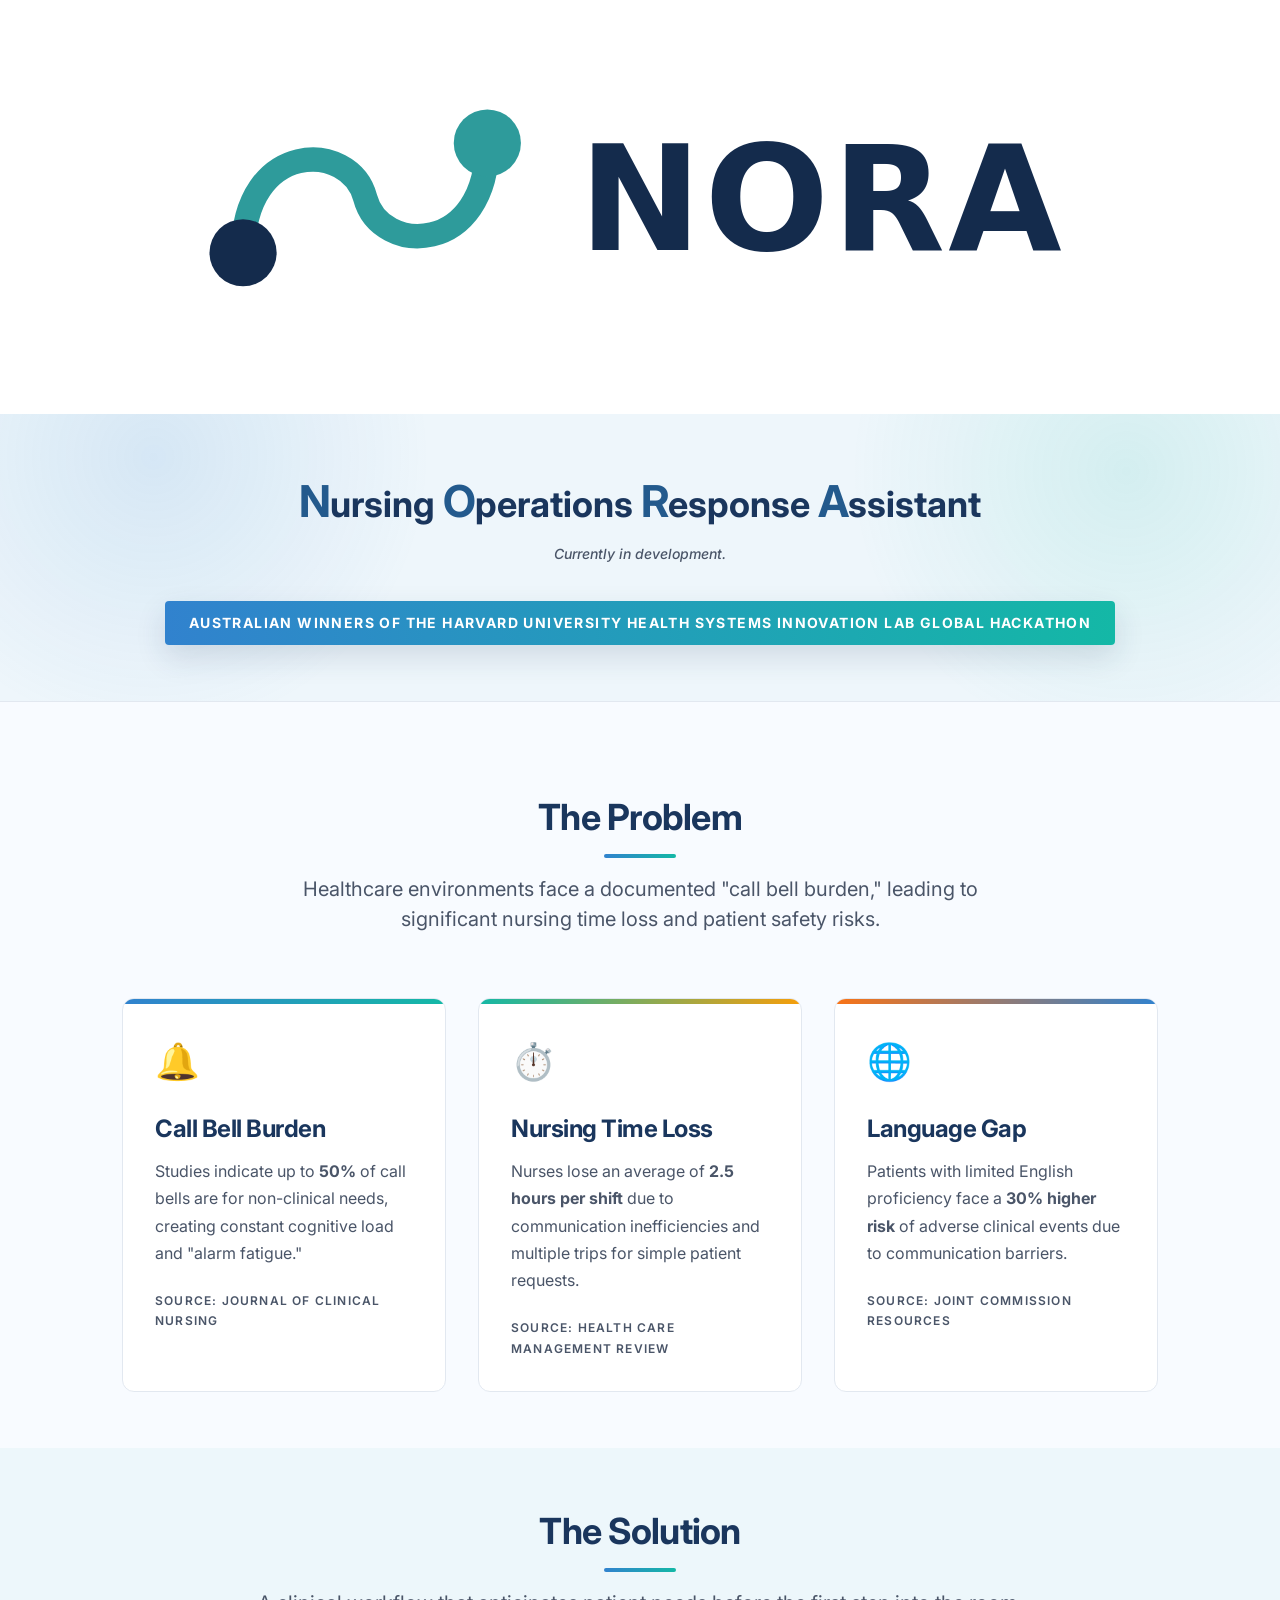
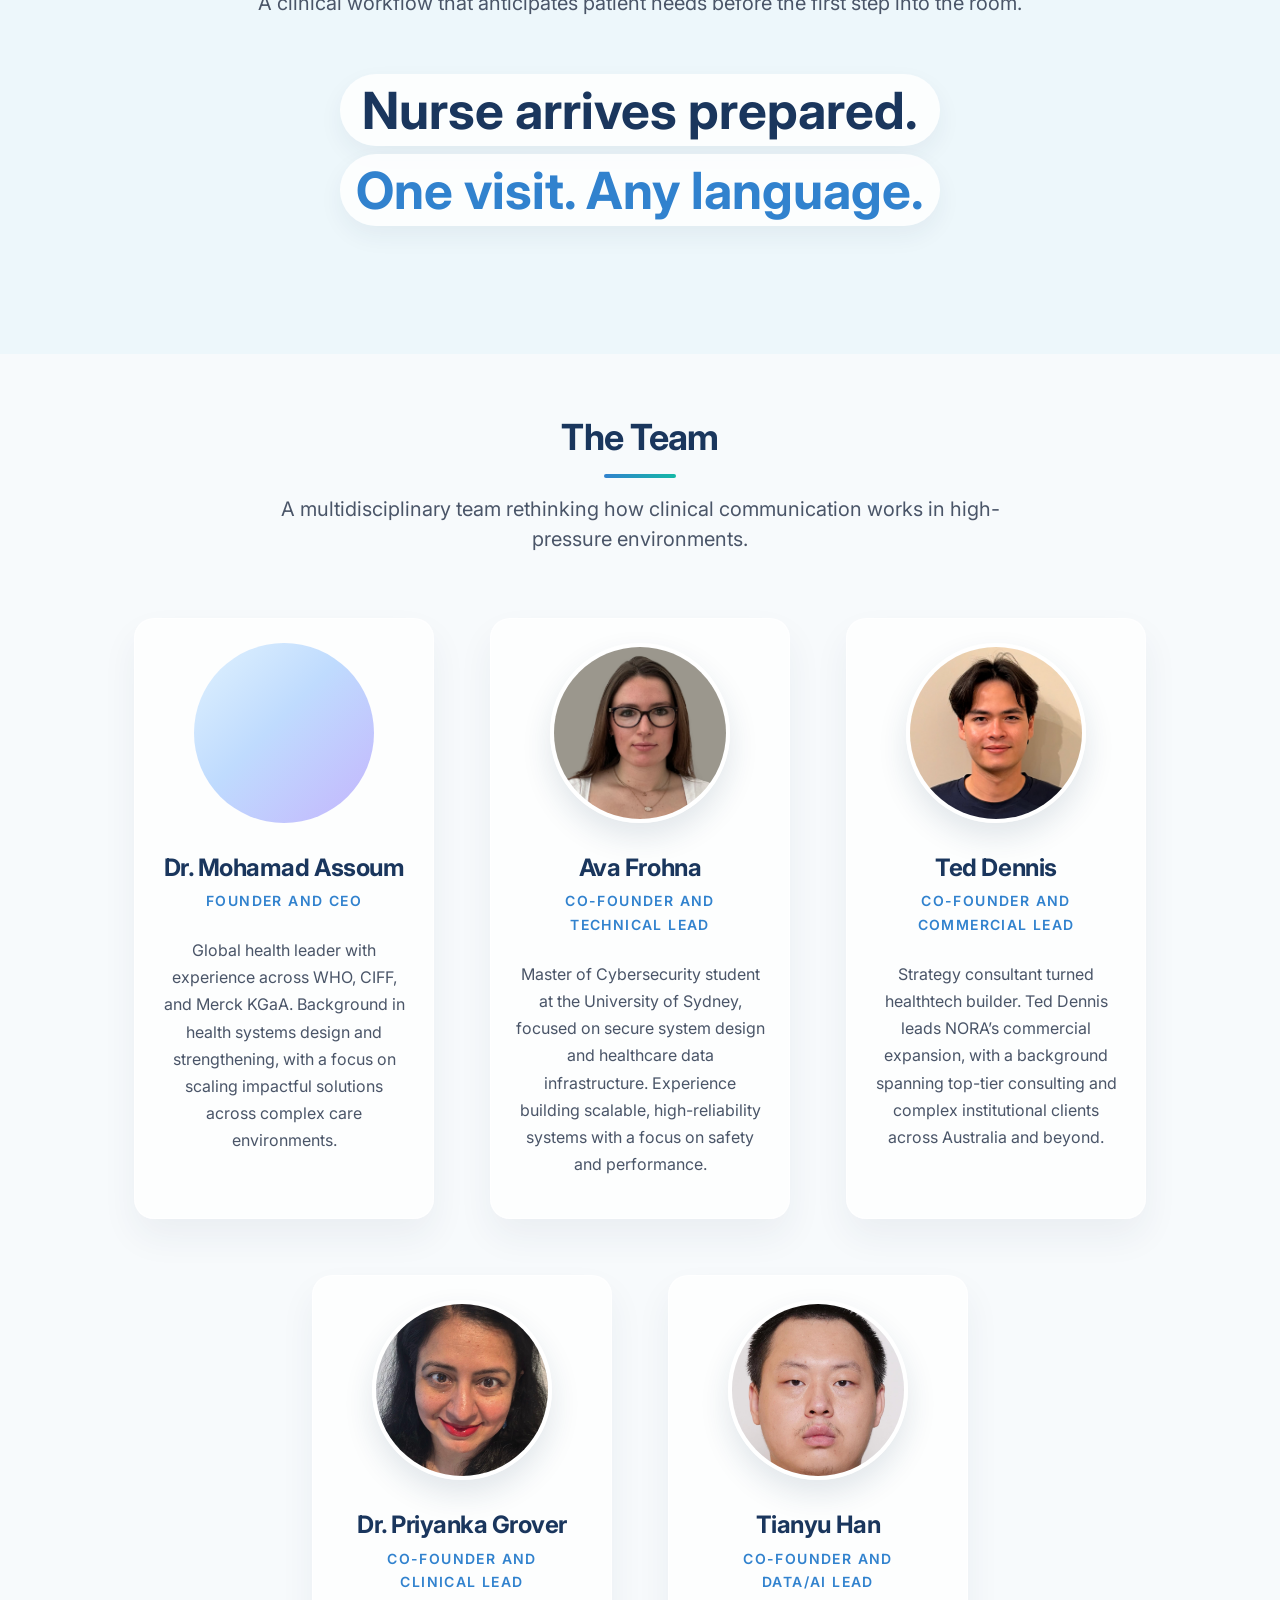
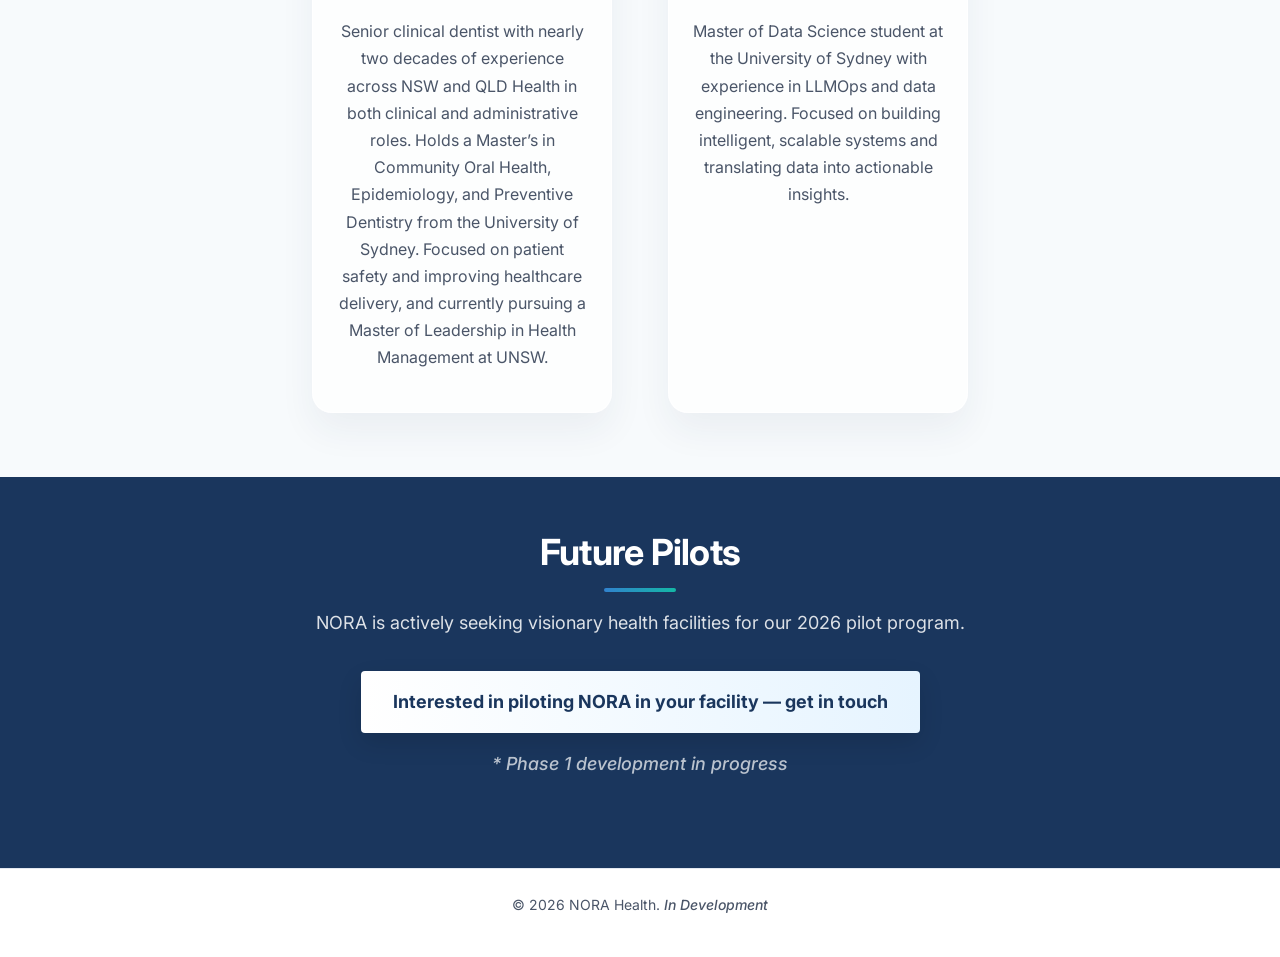
==== index.html @ 3b791d5d "final stylistic changes done" ====
<!DOCTYPE html>
<html lang="en">
<head>
    <meta charset="UTF-8">
    <meta name="viewport" content="width=device-width, initial-scale=1.0">
    <title>NORA | Evidence-Based Clinical Communication</title>
    <meta name="description" content="NORA: Nurse arrives prepared. One visit. Any language. Grounded in evidence, validated by Harvard.">
    <link rel="stylesheet" href="style.css">
</head>
<body>
    <header id="hero">
        <!-- Harvard Validation -->
        <div class="container">
            <div class="hero-visual">
                <img class="hero-logo" src="assets/nora-horizontal.svg" alt="NORA logo">
            </div>
            <div class="hero-info">
                <p class="hero-meaning">
                    <span class="hero-initial">N</span>ursing
                    <span class="hero-initial">O</span>perations
                    <span class="hero-initial">R</span>esponse
                    <span class="hero-initial">A</span>ssistant
                </p>
                <p class="status-tag">Currently in development.</p>
                <span class="badge">Australian Winners of the Harvard University Health Systems Innovation Lab Global Hackathon</span>
            </div>
        </div>
    </header>

    <main>
        <section id="problem">
            <div class="container">
                <h2 class="section-title">The Problem</h2>
                <p class="section-subtitle">Healthcare environments face a documented "call bell burden," leading to significant nursing time loss and patient safety risks.</p>
                
                <div class="evidence-grid">
                    <div class="evidence-card">
                        <div class="evidence-icon">🔔</div>
                        <h3>Call Bell Burden</h3>
                        <p>Studies indicate up to <strong>50%</strong> of call bells are for non-clinical needs, creating constant cognitive load and "alarm fatigue."</p>
                        <cite>Source: Journal of Clinical Nursing</cite>
                    </div>
                    
                    <div class="evidence-card">
                        <div class="evidence-icon">⏱️</div>
                        <h3>Nursing Time Loss</h3>
                        <p>Nurses lose an average of <strong>2.5 hours per shift</strong> due to communication inefficiencies and multiple trips for simple patient requests.</p>
                        <cite>Source: Health Care Management Review</cite>
                    </div>
                    
                    <div class="evidence-card">
                        <div class="evidence-icon">🌐</div>
                        <h3>Language Gap</h3>
                        <p>Patients with limited English proficiency face a <strong>30% higher risk</strong> of adverse clinical events due to communication barriers.</p>
                        <cite>Source: Joint Commission Resources</cite>
                    </div>
                </div>
            </div>
        </section>

        <section id="solution">
            <div class="container">
                <h2 class="section-title">The Solution</h2>
                <p class="section-subtitle">A clinical workflow that anticipates patient needs before the first step into the room.</p>
                <div class="value-prop">
                    <p>Nurse arrives prepared.</p>
                    <p>One visit. Any language.</p>
                </div>
            </div>
        </section>

        <section id="team">
            <div class="container">
                <h2 class="section-title">The Team</h2>
                <p class="section-subtitle">A multidisciplinary team rethinking how clinical communication works in high-pressure environments.</p>
                <div class="team-grid">
                    <div class="team-card">
                        <div class="photo-placeholder"></div>
                        <h3>Dr. Mohamad Assoum</h3>
                        <p class="role">Founder and CEO</p>
                        <p class="bio">Global health leader with experience across WHO, CIFF, and Merck KGaA. Background in health systems design and strengthening, with a focus on scaling impactful solutions across complex care environments.</p>
                    </div>
                    <div class="team-card">
                        <img class="team-photo" src="team_photos/ava_headshot.jpg" alt="Ava Frohna">
                        <h3>Ava Frohna</h3>
                        <p class="role">Co-Founder and <br>Technical Lead</p>
                        <p class="bio">Master of Cybersecurity student at the University of Sydney, focused on secure system design and healthcare data infrastructure. Experience building scalable, high-reliability systems with a focus on safety and performance.</p>
                    </div>
                    <div class="team-card">
                        <img class="team-photo" src="team_photos/ted_headshot.jpeg" alt="Ted Dennis">
                        <h3>Ted Dennis</h3>
                        <p class="role">Co-Founder and Commercial Lead</p>
                        <p class="bio">Strategy consultant turned healthtech builder. Ted Dennis leads NORA’s commercial expansion, with a background spanning top-tier consulting and complex institutional clients across Australia and beyond.</p>
                    </div>
                    <div class="team-card">
                        <img class="team-photo" src="team_photos/priyanka_headshot.jpg" alt="Priyanka Grover">
                        <h3>Dr. Priyanka Grover</h3>
                        <p class="role">Co-Founder and <br>Clinical Lead</p>
                        <p class="bio">Senior clinical dentist with nearly two decades of experience across NSW and QLD Health in both clinical and administrative roles. Holds a Master’s in Community Oral Health, Epidemiology, and Preventive Dentistry from the University of Sydney. Focused on patient safety and improving healthcare delivery, and currently pursuing a Master of Leadership in Health Management at UNSW.</p>
                    </div>
                    <div class="team-card">
                        <img class="team-photo" src="team_photos/tianyu_headshot.jpeg" alt="Tianyu Han">
                        <h3>Tianyu Han</h3>
                        <p class="role">Co-Founder and <br>Data/AI Lead</p>
                        <p class="bio">Master of Data Science student at the University of Sydney with experience in LLMOps and data engineering. Focused on building intelligent, scalable systems and translating data into actionable insights.</p>
                    </div>
                </div>
            </div>
        </section>

        <section id="contact">
            <div class="container">
                <h2 class="section-title" style="color: white;">Future Pilots</h2>
                <p>NORA is actively seeking visionary health facilities for our 2026 pilot program.</p>
                <a href="mailto:hello@norahealth.au" class="cta-button">Interested in piloting NORA in your facility — get in touch</a>
                <p class="status-tag" style="margin-top: var(--space-4); color: rgba(255,255,255,0.7);">* Phase 1 development in progress</p>
            </div>
        </section>
    </main>

    <footer>
        <div class="container">
            <p>&copy; 2026 NORA Health. <span class="status-tag">In Development</span></p>
        </div>
    </footer>
</body>
</html>
---- style.css ----
@import url('https://fonts.googleapis.com/css2?family=Inter:wght@400;500;600;700&display=swap');

:root {
    /* Brand Colors */
    --color-primary: #1a365d; /* Deep Navy - Credibility */
    --color-secondary: #2d3748; /* Cool Gray - Stability */
    --color-title: #235a8d;
    --color-accent: #3182ce; /* Clinical Blue - Action */
    --color-accent-warm: #f59e0b;
    --color-accent-mint: #14b8a6;
    --color-accent-rose: #f97316;
    --color-text: #1a202c;
    --color-text-muted: #4a5568;
    --color-bg: #ffffff;
    --color-bg-alt: #f7fafc;
    --color-border: #e2e8f0;

    /* Typography Scale */
    --font-family: 'Inter', -apple-system, BlinkMacSystemFont, "Segoe UI", Roboto, sans-serif;
    --font-size-xs: 0.75rem;
    --font-size-sm: 0.875rem;
    --font-size-base: 1rem;
    --font-size-lg: 1.125rem;
    --font-size-xl: 1.25rem;
    --font-size-2xl: 1.5rem;
    --font-size-3xl: 1.875rem;
    --font-size-4xl: 2.25rem;
    --font-size-5xl: 3.5rem;

    /* Spacing */
    --space-1: 0.25rem;
    --space-2: 0.5rem;
    --space-3: 0.75rem;
    --space-4: 1rem;
    --space-6: 1.5rem;
    --space-8: 2rem;
    --space-12: 3.5rem;
    --space-16: 4rem;
    --space-20: 6rem;
    --space-24: 8rem;

    /* Layout */
    --container-width: 1100px;
}

/* Reset & Base Styles */
* {
    margin: 0;
    padding: 0;
    box-sizing: border-box;
}

html {
    scroll-behavior: smooth;
}

body {
    font-family: var(--font-family);
    font-size: var(--font-size-base);
    line-height: 1.7; /* Increased for readability */
    color: var(--color-text);
    background:
        radial-gradient(circle at top left, rgba(49, 130, 206, 0.08), transparent 28%),
        radial-gradient(circle at top right, rgba(20, 184, 166, 0.08), transparent 26%),
        var(--color-bg);
    -webkit-font-smoothing: antialiased;
    -moz-osx-font-smoothing: grayscale;
}

h1, h2, h3, h4, h5, h6 {
    color: var(--color-primary);
    font-weight: 700;
    line-height: 1.1;
    letter-spacing: -0.02em;
}

p {
    margin-bottom: var(--space-4);
    color: var(--color-text-muted);
}

.container {
    max-width: var(--container-width);
    margin: 0 auto;
    padding: 0 var(--space-8);
}

section {
    padding: var(--space-24) 0;
}

/* Hero Section */
#hero {
    background: #eef6fb;
    padding: 0;
    text-align: center;
    border-bottom: 1px solid var(--color-border);
}

#hero .container {
    max-width: none;
    width: 100%;
    padding: 0;
}

#hero h1 {
    font-size: clamp(2.25rem, 4.1vw, 3.55rem);
    margin: var(--space-6) 0 var(--space-4);
    max-width: none;
    margin-left: auto;
    margin-right: auto;
    white-space: nowrap;
}

.hero-initial {
    font-size: 1.22em;
    font-weight: 700;
    letter-spacing: -0.06em;
    display: inline-block;
    margin-right: 0.03em;
    color: var(--color-title);
}

.hero-visual {
    position: relative;
    width: 100%;
    height: clamp(300px, 46vh, 500px);
    overflow: hidden;
    background: #ffffff;
}

.hero-logo {
    display: block;
    width: min(100%, 980px);
    height: 100%;
    margin: 0 auto;
    padding: var(--space-12) var(--space-8);
    object-fit: contain;
    object-position: center;
    background: #ffffff;
}

.hero-info {
    display: flex;
    flex-direction: column;
    align-items: center;
    justify-content: center;
    gap: var(--space-6);
    min-height: 260px;
    padding: var(--space-12) var(--space-8);
    background:
        radial-gradient(circle at 12% 15%, rgba(49, 130, 206, 0.13), transparent 24%),
        radial-gradient(circle at 88% 20%, rgba(20, 184, 166, 0.12), transparent 24%),
        #eef6fb;
}

.hero-meaning {
    max-width: none;
    margin: 0;
    padding: 0;
    color: var(--color-primary);
    font-size: var(--font-size-4xl);
    line-height: 1.45;
    font-weight: 700;
}

.hero-meaning strong {
    color: var(--color-title);
    font-weight: 700;
}

#problem {
    padding-top: var(--space-20);
    padding-bottom: var(--space-12);
    background: #f8fbff;
}

#solution {
    padding-top: var(--space-12);
}

/* Section Header Styles */
.section-title {
    font-size: var(--font-size-4xl);
    margin-bottom: var(--space-4);
    text-align: center;
}

.section-title::after {
    content: "";
    display: block;
    width: 72px;
    height: 4px;
    margin: var(--space-4) auto 0;
    border-radius: 999px;
    background: linear-gradient(90deg, var(--color-accent), var(--color-accent-mint));
}

.section-subtitle {
    font-size: var(--font-size-xl);
    text-align: center;
    max-width: 750px;
    margin: 0 auto var(--space-16);
    line-height: 1.5;
}

/* Evidence Grid */
.evidence-grid {
    display: grid;
    grid-template-columns: repeat(3, minmax(0, 1fr));
    gap: var(--space-8);
    align-items: stretch;
}

.evidence-card {
    background: rgba(255, 255, 255, 0.9);
    padding: var(--space-8);
    border: 1px solid var(--color-border);
    border-radius: 12px;
    transition: transform 0.3s ease, box-shadow 0.3s ease;
    height: 100%;
    position: relative;
    overflow: hidden;
    backdrop-filter: blur(10px);
}

.evidence-card::before {
    content: "";
    position: absolute;
    inset: 0 0 auto 0;
    height: 5px;
    background: linear-gradient(90deg, var(--color-accent), var(--color-accent-mint));
}

.evidence-card:nth-child(2)::before {
    background: linear-gradient(90deg, var(--color-accent-mint), var(--color-accent-warm));
}

.evidence-card:nth-child(3)::before {
    background: linear-gradient(90deg, var(--color-accent-rose), var(--color-accent));
}

.evidence-card:hover {
    transform: translateY(-8px);
    box-shadow: 0 18px 34px rgba(26, 54, 93, 0.08);
}

.evidence-icon {
    font-size: var(--font-size-4xl);
    margin-bottom: var(--space-6);
}

.evidence-card h3 {
    margin-bottom: var(--space-4);
    font-size: var(--font-size-2xl);
}

.evidence-card cite {
    display: block;
    margin-top: var(--space-6);
    font-size: var(--font-size-xs);
    color: var(--color-text-muted);
    font-style: normal;
    text-transform: uppercase;
    letter-spacing: 0.1em;
    font-weight: 600;
}

/* Outcome Section */
#solution {
    text-align: center;
    background: #edf7fb;
    padding-top: var(--space-16);
}

#solution .section-subtitle {
    max-width: none;
    white-space: nowrap;
    margin-bottom: var(--space-12);
}

#solution .value-prop {
    display: inline-flex;
    flex-direction: column;
    gap: var(--space-2);
    margin-top: 0;
}

#solution .value-prop p {
    font-size: clamp(1.8rem, 4vw, 3.2rem);
    font-weight: 700;
    color: var(--color-primary);
    line-height: 1.1;
    margin-bottom: 0;
    padding: var(--space-2) var(--space-4);
    border-radius: 999px;
    background: rgba(255, 255, 255, 0.85);
    box-shadow: 0 10px 24px rgba(26, 54, 93, 0.06);
}

#solution .value-prop p:last-child {
    color: var(--color-accent);
}

/* Team Section */
#team {
    background: var(--color-bg-alt);
    padding: var(--space-16) 0;
}

.team-grid {
    display: flex;
    flex-wrap: wrap;
    justify-content: center;
    gap: var(--space-12);
}

.team-card {
    text-align: center;
    padding: var(--space-6);
    width: min(100%, 300px);
    border-radius: 20px;
    background: rgba(255, 255, 255, 0.72);
    border: 1px solid rgba(255, 255, 255, 0.9);
    box-shadow: 0 18px 36px rgba(26, 54, 93, 0.06);
}

.photo-placeholder {
    width: 180px;
    height: 180px;
    background-color: #cbd5e0;
    border-radius: 50%;
    margin: 0 auto var(--space-8);
    background-image: linear-gradient(135deg, #e0f2fe, #bfdbfe 45%, #c4b5fd);
}

.team-photo {
    width: 180px;
    height: 180px;
    max-width: 180px;
    max-height: 180px;
    aspect-ratio: 1 / 1;
    object-fit: cover;
    border-radius: 50%;
    display: block;
    margin: 0 auto var(--space-8);
    overflow: hidden;
    border: 4px solid rgba(255, 255, 255, 0.95);
    box-shadow: 0 14px 30px rgba(26, 54, 93, 0.12);
}

.team-card h3 {
    margin-bottom: var(--space-2);
    font-size: var(--font-size-2xl);
}

.team-card .role {
    font-weight: 600;
    color: var(--color-accent);
    font-size: var(--font-size-sm);
    text-transform: uppercase;
    letter-spacing: 0.1em;
    margin-bottom: var(--space-6);
}

.team-card .bio {
    font-size: var(--font-size-base);
    max-width: 320px;
    margin-left: auto;
    margin-right: auto;
    color: var(--color-text-muted);
}

/* Contact Section */
#contact {
    text-align: center;
    background-color: var(--color-primary);
    color: white;
    padding: var(--space-12) 0;
}

#contact h2 {
    color: white;
    font-size: var(--font-size-4xl);
    margin-bottom: var(--space-4);
}

#contact p {
    color: rgba(255, 255, 255, 0.85);
    margin-bottom: var(--space-8);
    font-size: var(--font-size-lg);
}

/* Footer */
footer {
    padding: var(--space-6) 0;
    text-align: center;
    border-top: 1px solid var(--color-border);
    font-size: var(--font-size-sm);
}

/* Common Components */
.badge {
    display: inline-block;
    padding: var(--space-2) var(--space-4);
    background: linear-gradient(90deg, var(--color-accent), var(--color-accent-mint));
    color: white;
    font-size: var(--font-size-xs);
    font-weight: 700;
    text-transform: uppercase;
    letter-spacing: 0.1em;
    border-radius: 4px; /* More clinical look than pill */
    margin-bottom: var(--space-6);
}

#hero .badge {
    position: static;
    padding: var(--space-3) var(--space-6);
    font-size: var(--font-size-sm);
    line-height: 1.4;
    margin-top: var(--space-3);
    margin-bottom: 0;
    transform: none;
    box-shadow: 0 12px 30px rgba(26, 54, 93, 0.14);
}

#hero .status-tag {
    margin-top: calc(-1 * var(--space-4));
    margin-bottom: 0;
}

.status-tag {
    font-size: var(--font-size-sm);
    color: var(--color-text-muted);
    font-style: italic;
    font-weight: 500;
}

.cta-button {
    display: inline-block;
    padding: var(--space-4) var(--space-8);
    background: linear-gradient(90deg, #ffffff, #e6f4ff);
    color: var(--color-primary);
    text-decoration: none;
    font-weight: 700;
    border-radius: 4px;
    transition: all 0.2s ease;
    font-size: var(--font-size-lg);
    box-shadow: 0 10px 24px rgba(0, 0, 0, 0.12);
}

.cta-button:hover {
    transform: translateY(-2px) scale(1.01);
}

/* Responsive Media Queries */
@media (max-width: 1024px) {
    :root {
        --font-size-5xl: 3rem;
        --font-size-4xl: 2rem;
    }
    
    section {
        padding: var(--space-16) 0;
    }

    .evidence-grid {
        grid-template-columns: 1fr;
    }
}

@media (max-width: 768px) {
    :root {
        --font-size-5xl: 2.5rem;
        --font-size-4xl: 1.75rem;
        --font-size-3xl: 1.5rem;
    }

    #hero {
        min-height: auto;
    }

    .hero-visual {
        height: 280px;
    }

    .hero-logo {
        width: min(100%, 620px);
        padding: var(--space-8) var(--space-6);
    }

    .hero-info {
        gap: var(--space-4);
        min-height: 240px;
        padding: var(--space-8) var(--space-6);
    }

    #hero .badge {
        width: min(88%, 420px);
        font-size: var(--font-size-xs);
        line-height: 1.45;
    }

    .hero-meaning {
        padding: 0;
        margin-top: 0;
        font-size: var(--font-size-3xl);
    }

    #hero h1 {
        font-size: var(--font-size-4xl);
        white-space: normal;
    }

    #solution .value-prop {
        font-size: var(--font-size-3xl);
    }

    #solution .section-subtitle {
        white-space: normal;
    }

    .evidence-grid, .team-grid {
        display: grid;
        grid-template-columns: 1fr;
        gap: var(--space-8);
    }

    .container {
        padding: 0 var(--space-6);
    }
}
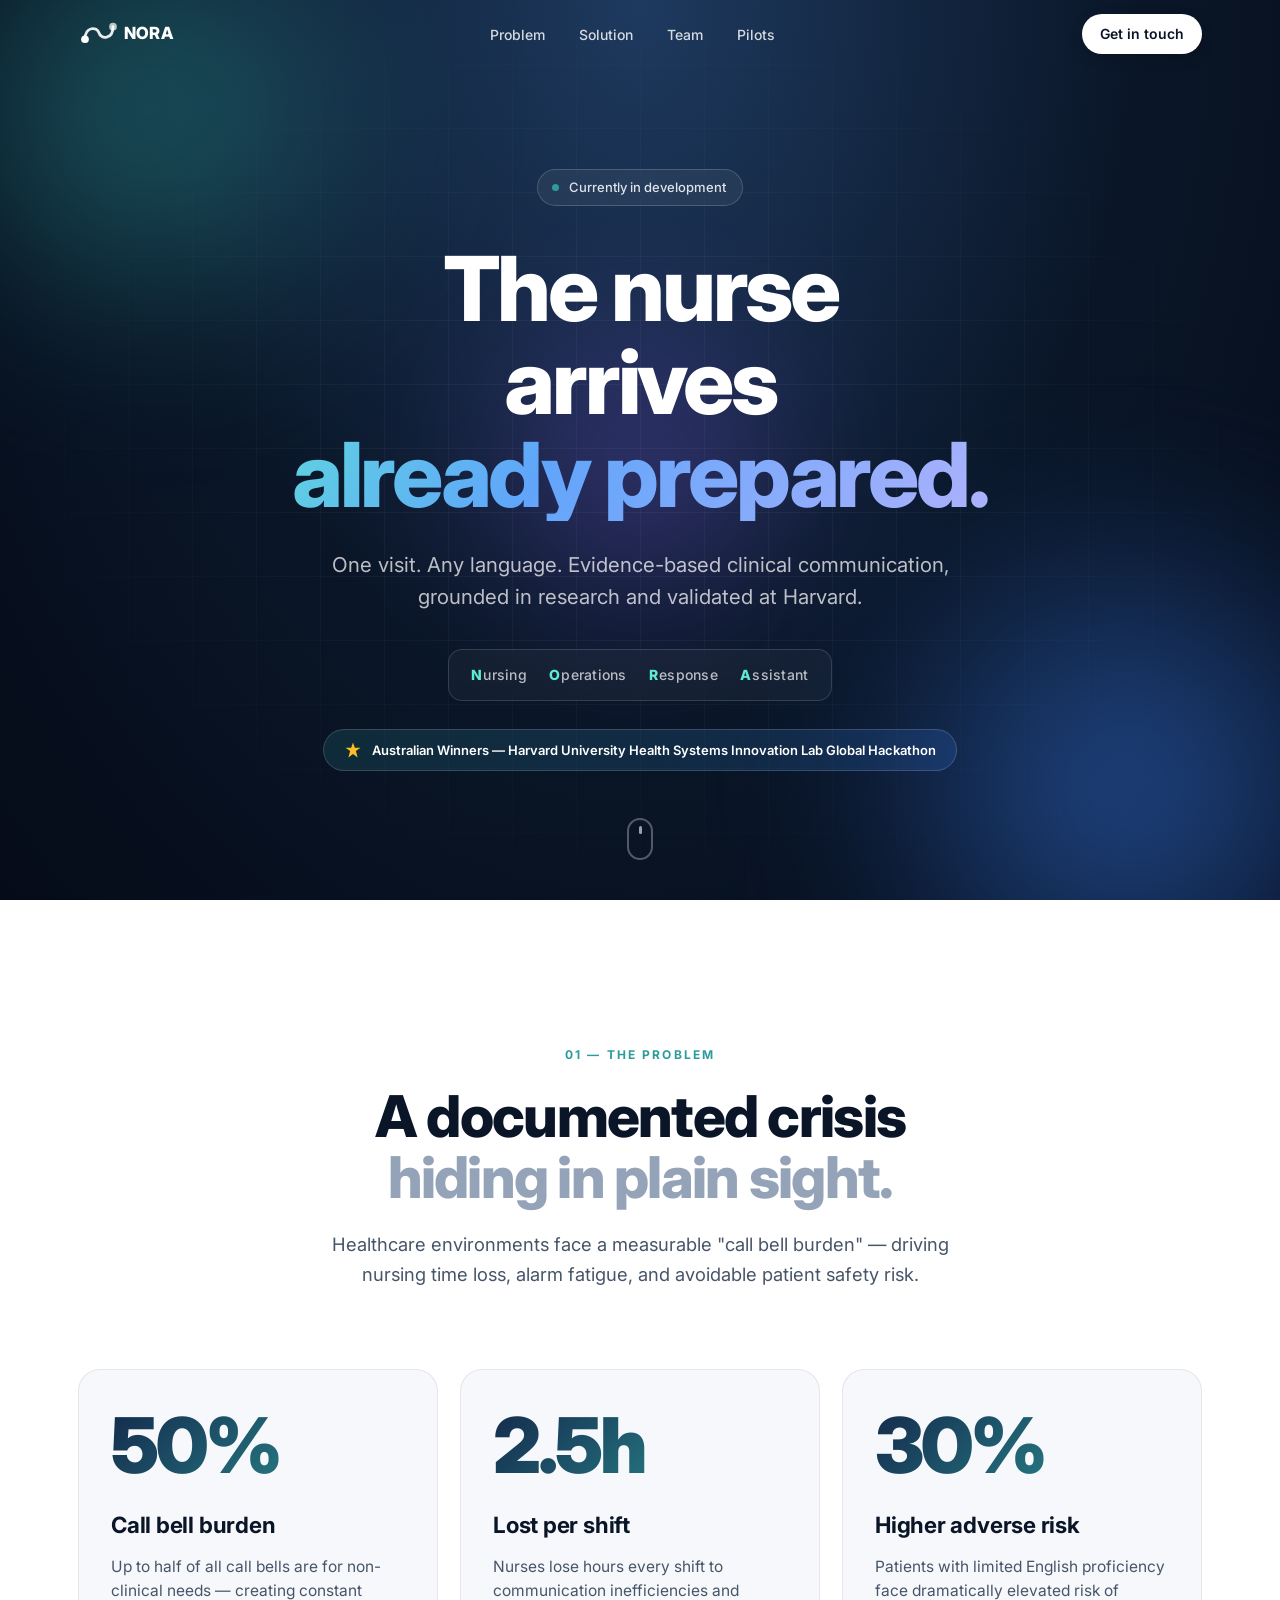
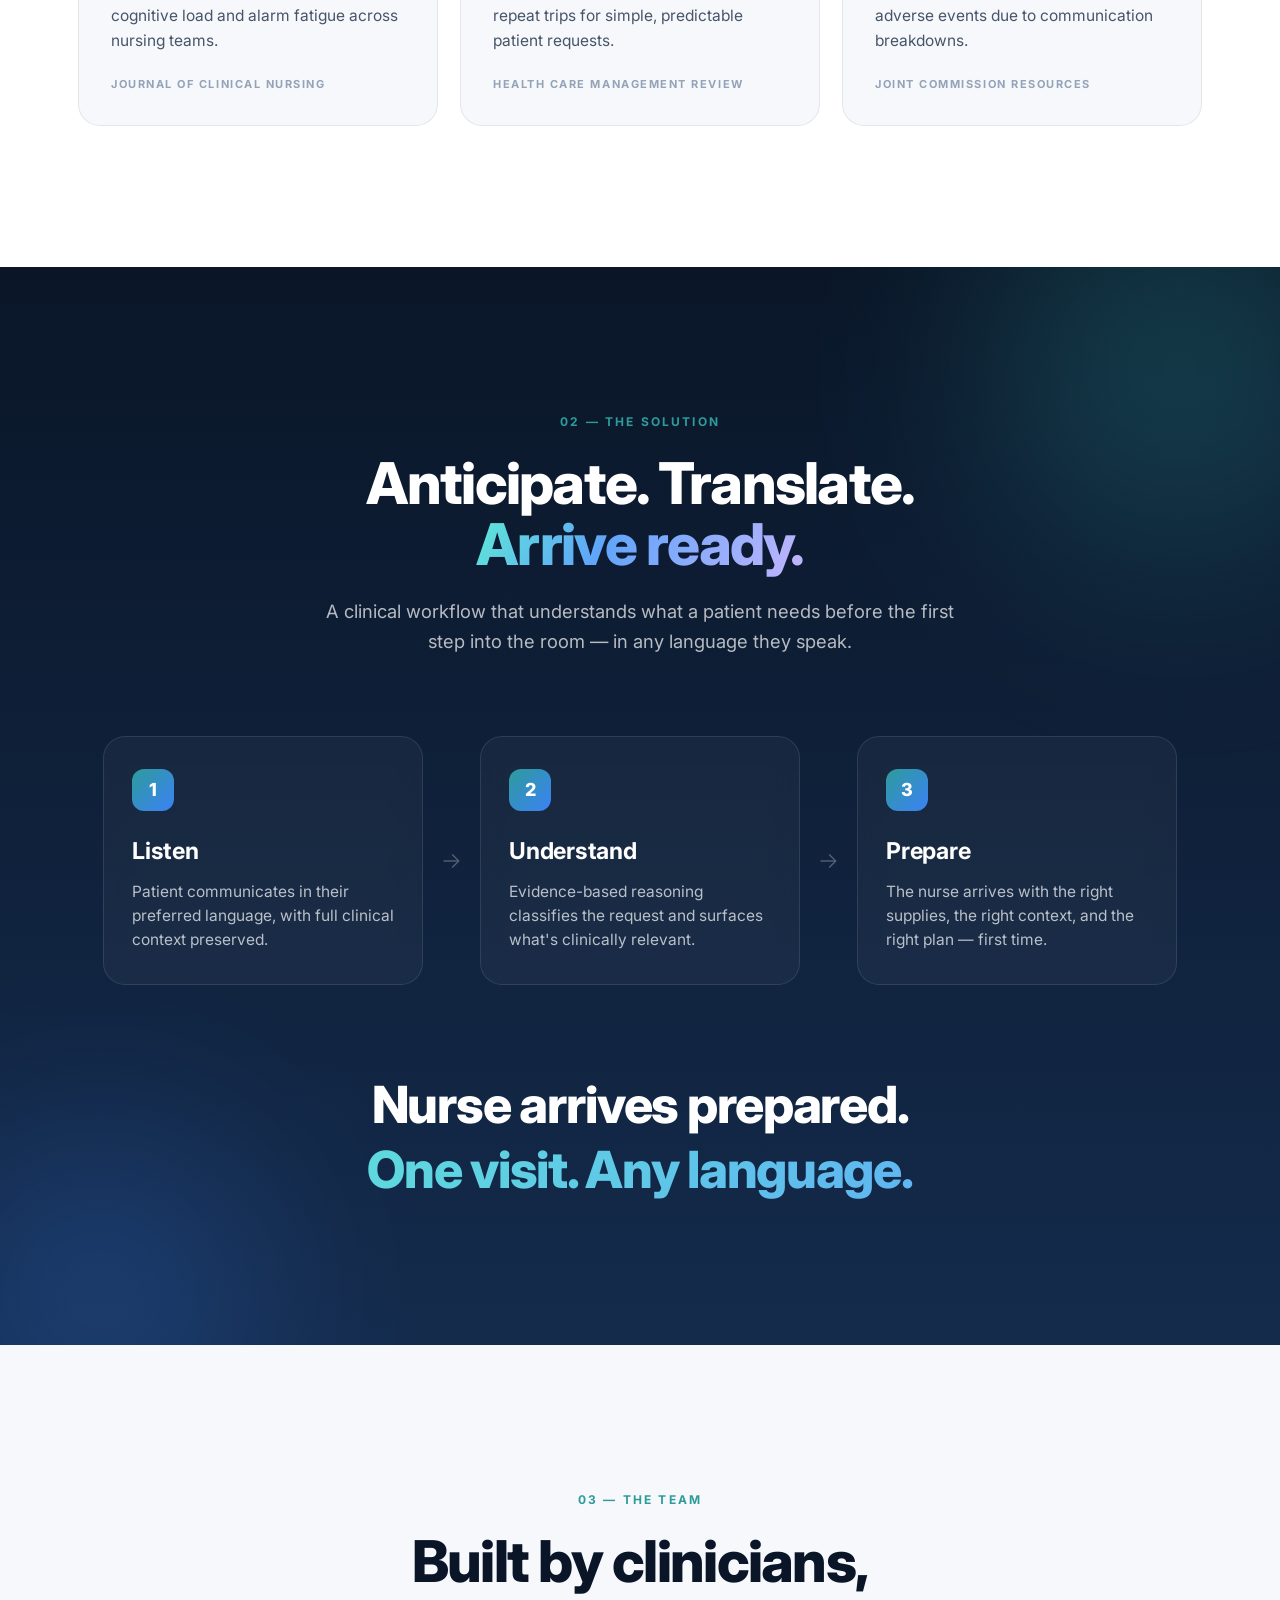
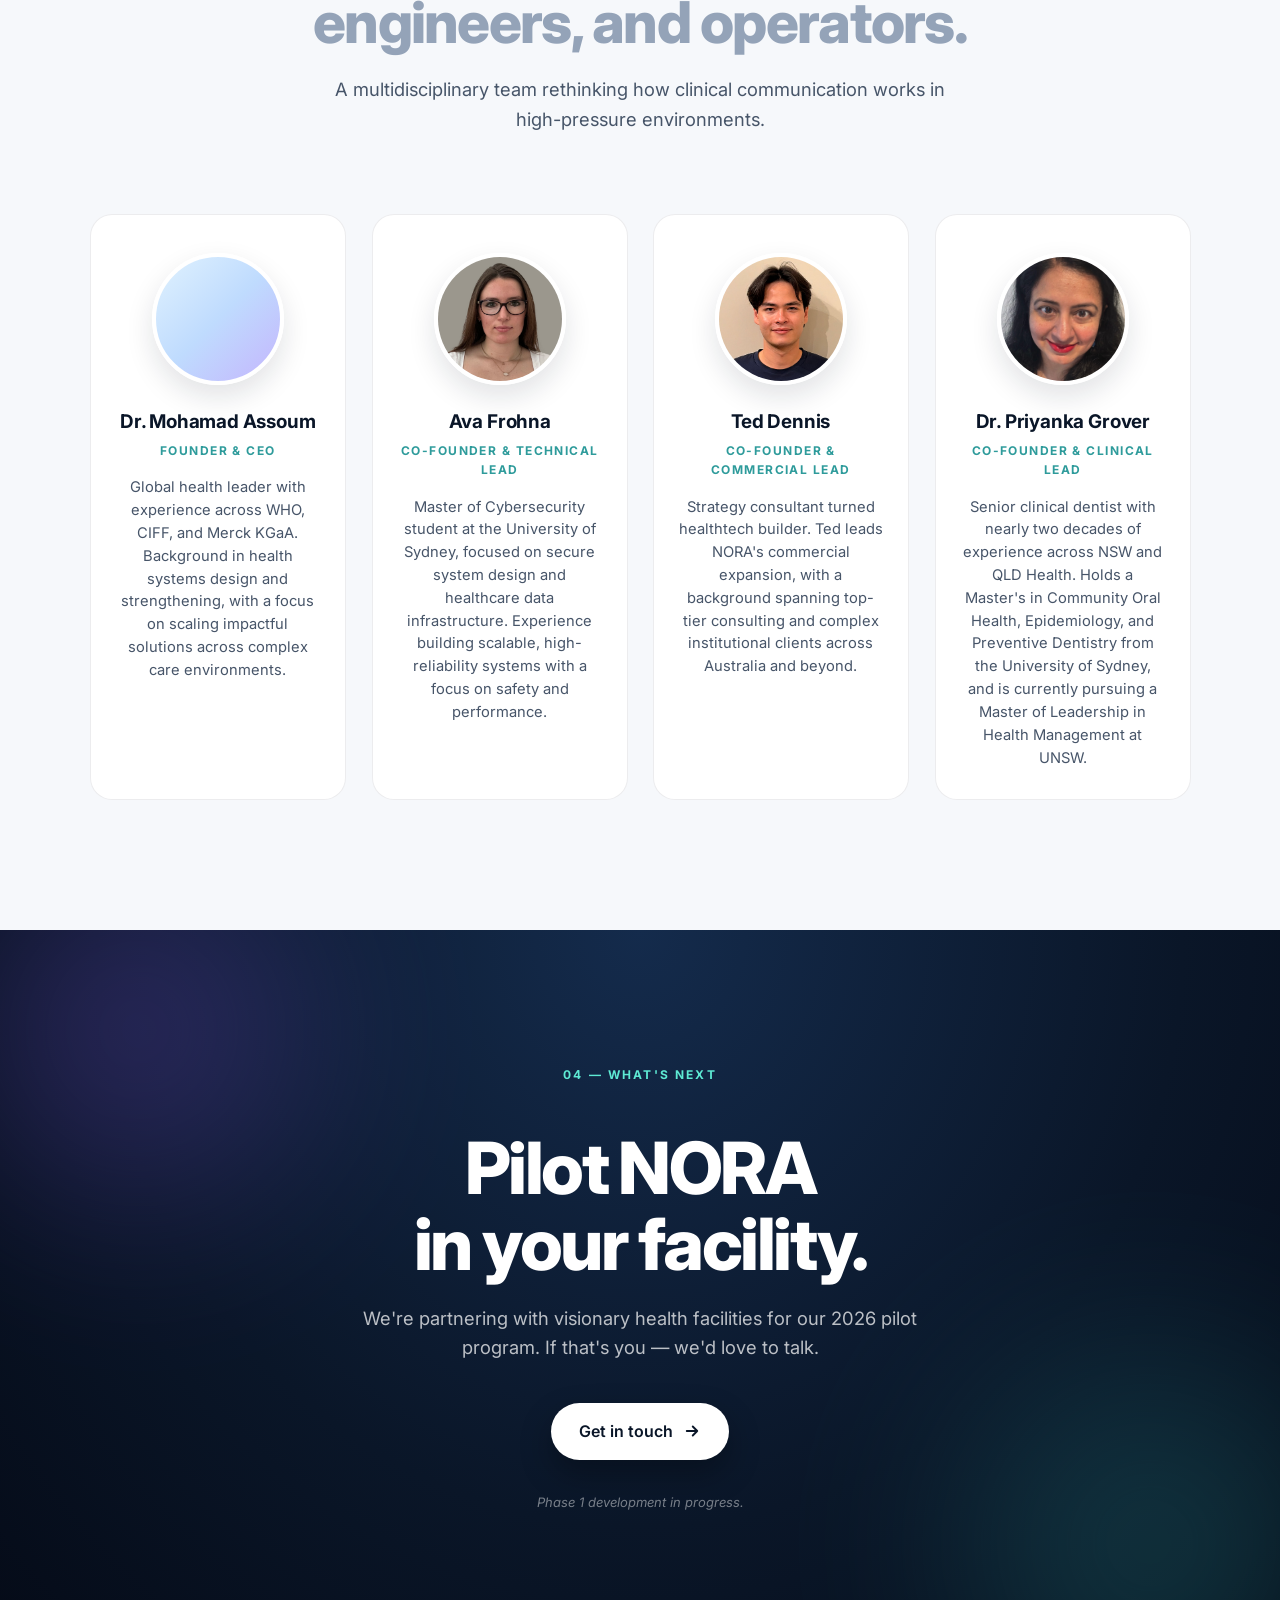
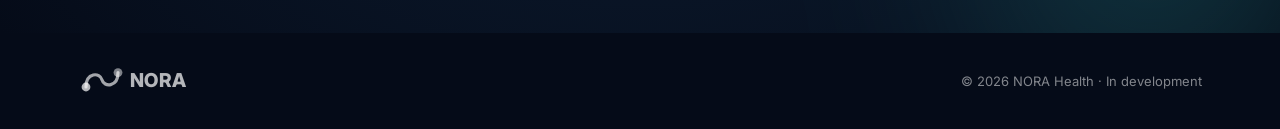
==== commit 8f0dbe26: "full site redesign with apple-inspired ui - new sticky translucent nav with logo and section links -" ====
--- a/index.html
+++ b/index.html
@@ -5,123 +5,298 @@
     <meta name="viewport" content="width=device-width, initial-scale=1.0">
     <title>NORA | Evidence-Based Clinical Communication</title>
     <meta name="description" content="NORA: Nurse arrives prepared. One visit. Any language. Grounded in evidence, validated by Harvard.">
+    <meta name="theme-color" content="#0a1628">
+    <link rel="preconnect" href="https://fonts.googleapis.com">
+    <link rel="preconnect" href="https://fonts.gstatic.com" crossorigin>
     <link rel="stylesheet" href="style.css">
 </head>
 <body>
-    <header id="hero">
-        <!-- Harvard Validation -->
+
+<nav id="nav">
+    <div class="nav-inner">
+        <a href="#top" class="nav-brand" aria-label="NORA home">
+            <svg class="nav-logo" viewBox="0 0 600 160" aria-hidden="true">
+                <path d="M 40 110 C 40 36, 110 36, 120 74 C 130 112, 200 112, 200 38" fill="none" stroke="currentColor" stroke-width="16" stroke-linecap="round" opacity="0.9"></path>
+                <circle cx="40" cy="110" r="22" fill="currentColor"></circle>
+                <circle cx="200" cy="38" r="22" fill="currentColor" opacity="0.7"></circle>
+                <text x="260" y="108" font-family="Inter, system-ui, sans-serif" font-weight="800" font-size="96" letter-spacing="2" fill="currentColor">NORA</text>
+            </svg>
+        </a>
+        <ul class="nav-links">
+            <li><a href="#problem">Problem</a></li>
+            <li><a href="#solution">Solution</a></li>
+            <li><a href="#team">Team</a></li>
+            <li><a href="#contact">Pilots</a></li>
+        </ul>
+        <a href="#contact" class="nav-cta">Get in touch</a>
+    </div>
+</nav>
+
+<main id="top">
+
+    <section id="hero">
+        <div class="hero-bg" aria-hidden="true">
+            <div class="orb orb-a"></div>
+            <div class="orb orb-b"></div>
+            <div class="orb orb-c"></div>
+            <div class="grid-overlay"></div>
+        </div>
+
+        <div class="hero-content">
+            <span class="hero-eyebrow">
+                <span class="pulse-dot"></span>
+                Currently in development
+            </span>
+
+            <h1 class="hero-title">
+                <span class="reveal" data-delay="0">The nurse</span>
+                <span class="reveal" data-delay="80">arrives</span>
+                <span class="reveal gradient-text" data-delay="160">already prepared.</span>
+            </h1>
+
+            <p class="hero-sub reveal" data-delay="320">
+                One visit. Any language. Evidence-based clinical communication, grounded in research and validated at Harvard.
+            </p>
+
+            <div class="hero-acronym reveal" data-delay="420" aria-label="NORA stands for Nursing Operations Response Assistant">
+                <span><b>N</b>ursing</span>
+                <span><b>O</b>perations</span>
+                <span><b>R</b>esponse</span>
+                <span><b>A</b>ssistant</span>
+            </div>
+
+            <div class="hero-badge reveal" data-delay="520">
+                <svg viewBox="0 0 24 24" width="18" height="18" aria-hidden="true">
+                    <path fill="currentColor" d="M12 2l2.39 6.95H22l-6.18 4.49L18.18 22 12 17.27 5.82 22l2.36-8.56L2 8.95h7.61z"/>
+                </svg>
+                Australian Winners — Harvard University Health Systems Innovation Lab Global Hackathon
+            </div>
+        </div>
+
+        <a href="#problem" class="scroll-cue" aria-label="Scroll to next section">
+            <span></span>
+        </a>
+    </section>
+
+    <section id="problem">
         <div class="container">
-            <div class="hero-visual">
-                <img class="hero-logo" src="assets/nora-horizontal.svg" alt="NORA logo">
-            </div>
-            <div class="hero-info">
-                <p class="hero-meaning">
-                    <span class="hero-initial">N</span>ursing
-                    <span class="hero-initial">O</span>perations
-                    <span class="hero-initial">R</span>esponse
-                    <span class="hero-initial">A</span>ssistant
-                </p>
-                <p class="status-tag">Currently in development.</p>
-                <span class="badge">Australian Winners of the Harvard University Health Systems Innovation Lab Global Hackathon</span>
-            </div>
-        </div>
-    </header>
-
-    <main>
-        <section id="problem">
-            <div class="container">
-                <h2 class="section-title">The Problem</h2>
-                <p class="section-subtitle">Healthcare environments face a documented "call bell burden," leading to significant nursing time loss and patient safety risks.</p>
-                
-                <div class="evidence-grid">
-                    <div class="evidence-card">
-                        <div class="evidence-icon">🔔</div>
-                        <h3>Call Bell Burden</h3>
-                        <p>Studies indicate up to <strong>50%</strong> of call bells are for non-clinical needs, creating constant cognitive load and "alarm fatigue."</p>
-                        <cite>Source: Journal of Clinical Nursing</cite>
-                    </div>
-                    
-                    <div class="evidence-card">
-                        <div class="evidence-icon">⏱️</div>
-                        <h3>Nursing Time Loss</h3>
-                        <p>Nurses lose an average of <strong>2.5 hours per shift</strong> due to communication inefficiencies and multiple trips for simple patient requests.</p>
-                        <cite>Source: Health Care Management Review</cite>
-                    </div>
-                    
-                    <div class="evidence-card">
-                        <div class="evidence-icon">🌐</div>
-                        <h3>Language Gap</h3>
-                        <p>Patients with limited English proficiency face a <strong>30% higher risk</strong> of adverse clinical events due to communication barriers.</p>
-                        <cite>Source: Joint Commission Resources</cite>
-                    </div>
+            <div class="section-head">
+                <span class="kicker">01 — The problem</span>
+                <h2 class="section-title">A documented crisis<br><span class="muted">hiding in plain sight.</span></h2>
+                <p class="section-sub">Healthcare environments face a measurable "call bell burden" — driving nursing time loss, alarm fatigue, and avoidable patient safety risk.</p>
+            </div>
+
+            <div class="stats-grid">
+                <article class="stat-card" data-tilt>
+                    <div class="stat-num" data-count-to="50" data-suffix="%">0%</div>
+                    <h3>Call bell burden</h3>
+                    <p>Up to half of all call bells are for non-clinical needs — creating constant cognitive load and alarm fatigue across nursing teams.</p>
+                    <cite>Journal of Clinical Nursing</cite>
+                </article>
+
+                <article class="stat-card" data-tilt>
+                    <div class="stat-num" data-count-to="2.5" data-suffix="h">0h</div>
+                    <h3>Lost per shift</h3>
+                    <p>Nurses lose hours every shift to communication inefficiencies and repeat trips for simple, predictable patient requests.</p>
+                    <cite>Health Care Management Review</cite>
+                </article>
+
+                <article class="stat-card" data-tilt>
+                    <div class="stat-num" data-count-to="30" data-suffix="%">0%</div>
+                    <h3>Higher adverse risk</h3>
+                    <p>Patients with limited English proficiency face dramatically elevated risk of adverse events due to communication breakdowns.</p>
+                    <cite>Joint Commission Resources</cite>
+                </article>
+            </div>
+        </div>
+    </section>
+
+    <section id="solution">
+        <div class="solution-bg" aria-hidden="true">
+            <div class="orb orb-d"></div>
+            <div class="orb orb-e"></div>
+        </div>
+
+        <div class="container">
+            <div class="section-head light">
+                <span class="kicker">02 — The solution</span>
+                <h2 class="section-title">Anticipate. Translate.<br><span class="gradient-text">Arrive ready.</span></h2>
+                <p class="section-sub">A clinical workflow that understands what a patient needs before the first step into the room — in any language they speak.</p>
+            </div>
+
+            <div class="flow">
+                <div class="flow-step">
+                    <div class="flow-num">1</div>
+                    <h3>Listen</h3>
+                    <p>Patient communicates in their preferred language, with full clinical context preserved.</p>
                 </div>
-            </div>
-        </section>
-
-        <section id="solution">
-            <div class="container">
-                <h2 class="section-title">The Solution</h2>
-                <p class="section-subtitle">A clinical workflow that anticipates patient needs before the first step into the room.</p>
-                <div class="value-prop">
-                    <p>Nurse arrives prepared.</p>
-                    <p>One visit. Any language.</p>
+                <div class="flow-arrow" aria-hidden="true">→</div>
+                <div class="flow-step">
+                    <div class="flow-num">2</div>
+                    <h3>Understand</h3>
+                    <p>Evidence-based reasoning classifies the request and surfaces what's clinically relevant.</p>
                 </div>
-            </div>
-        </section>
-
-        <section id="team">
-            <div class="container">
-                <h2 class="section-title">The Team</h2>
-                <p class="section-subtitle">A multidisciplinary team rethinking how clinical communication works in high-pressure environments.</p>
-                <div class="team-grid">
-                    <div class="team-card">
-                        <div class="photo-placeholder"></div>
-                        <h3>Dr. Mohamad Assoum</h3>
-                        <p class="role">Founder and CEO</p>
-                        <p class="bio">Global health leader with experience across WHO, CIFF, and Merck KGaA. Background in health systems design and strengthening, with a focus on scaling impactful solutions across complex care environments.</p>
-                    </div>
-                    <div class="team-card">
-                        <img class="team-photo" src="team_photos/ava_headshot.jpg" alt="Ava Frohna">
-                        <h3>Ava Frohna</h3>
-                        <p class="role">Co-Founder and <br>Technical Lead</p>
-                        <p class="bio">Master of Cybersecurity student at the University of Sydney, focused on secure system design and healthcare data infrastructure. Experience building scalable, high-reliability systems with a focus on safety and performance.</p>
-                    </div>
-                    <div class="team-card">
-                        <img class="team-photo" src="team_photos/ted_headshot.jpeg" alt="Ted Dennis">
-                        <h3>Ted Dennis</h3>
-                        <p class="role">Co-Founder and Commercial Lead</p>
-                        <p class="bio">Strategy consultant turned healthtech builder. Ted Dennis leads NORA’s commercial expansion, with a background spanning top-tier consulting and complex institutional clients across Australia and beyond.</p>
-                    </div>
-                    <div class="team-card">
-                        <img class="team-photo" src="team_photos/priyanka_headshot.jpg" alt="Priyanka Grover">
-                        <h3>Dr. Priyanka Grover</h3>
-                        <p class="role">Co-Founder and <br>Clinical Lead</p>
-                        <p class="bio">Senior clinical dentist with nearly two decades of experience across NSW and QLD Health in both clinical and administrative roles. Holds a Master’s in Community Oral Health, Epidemiology, and Preventive Dentistry from the University of Sydney. Focused on patient safety and improving healthcare delivery, and currently pursuing a Master of Leadership in Health Management at UNSW.</p>
-                    </div>
-                    <div class="team-card">
-                        <img class="team-photo" src="team_photos/tianyu_headshot.jpeg" alt="Tianyu Han">
-                        <h3>Tianyu Han</h3>
-                        <p class="role">Co-Founder and <br>Data/AI Lead</p>
-                        <p class="bio">Master of Data Science student at the University of Sydney with experience in LLMOps and data engineering. Focused on building intelligent, scalable systems and translating data into actionable insights.</p>
-                    </div>
+                <div class="flow-arrow" aria-hidden="true">→</div>
+                <div class="flow-step">
+                    <div class="flow-num">3</div>
+                    <h3>Prepare</h3>
+                    <p>The nurse arrives with the right supplies, the right context, and the right plan — first time.</p>
                 </div>
             </div>
-        </section>
-
-        <section id="contact">
-            <div class="container">
-                <h2 class="section-title" style="color: white;">Future Pilots</h2>
-                <p>NORA is actively seeking visionary health facilities for our 2026 pilot program.</p>
-                <a href="mailto:hello@norahealth.au" class="cta-button">Interested in piloting NORA in your facility — get in touch</a>
-                <p class="status-tag" style="margin-top: var(--space-4); color: rgba(255,255,255,0.7);">* Phase 1 development in progress</p>
-            </div>
-        </section>
-    </main>
-
-    <footer>
+
+            <div class="value-prop">
+                <p>Nurse arrives prepared.</p>
+                <p class="accent">One visit. Any language.</p>
+            </div>
+        </div>
+    </section>
+
+    <section id="team">
         <div class="container">
-            <p>&copy; 2026 NORA Health. <span class="status-tag">In Development</span></p>
-        </div>
-    </footer>
+            <div class="section-head">
+                <span class="kicker">03 — The team</span>
+                <h2 class="section-title">Built by clinicians,<br><span class="muted">engineers, and operators.</span></h2>
+                <p class="section-sub">A multidisciplinary team rethinking how clinical communication works in high-pressure environments.</p>
+            </div>
+
+            <div class="team-grid">
+                <article class="team-card">
+                    <div class="team-photo placeholder" aria-hidden="true"></div>
+                    <h3>Dr. Mohamad Assoum</h3>
+                    <p class="role">Founder & CEO</p>
+                    <p class="bio">Global health leader with experience across WHO, CIFF, and Merck KGaA. Background in health systems design and strengthening, with a focus on scaling impactful solutions across complex care environments.</p>
+                </article>
+                <article class="team-card">
+                    <img class="team-photo" src="team_photos/ava_headshot.jpg" alt="Ava Frohna">
+                    <h3>Ava Frohna</h3>
+                    <p class="role">Co-Founder & Technical Lead</p>
+                    <p class="bio">Master of Cybersecurity student at the University of Sydney, focused on secure system design and healthcare data infrastructure. Experience building scalable, high-reliability systems with a focus on safety and performance.</p>
+                </article>
+                <article class="team-card">
+                    <img class="team-photo" src="team_photos/ted_headshot.jpeg" alt="Ted Dennis">
+                    <h3>Ted Dennis</h3>
+                    <p class="role">Co-Founder & Commercial Lead</p>
+                    <p class="bio">Strategy consultant turned healthtech builder. Ted leads NORA's commercial expansion, with a background spanning top-tier consulting and complex institutional clients across Australia and beyond.</p>
+                </article>
+                <article class="team-card">
+                    <img class="team-photo" src="team_photos/priyanka_headshot.jpg" alt="Priyanka Grover">
+                    <h3>Dr. Priyanka Grover</h3>
+                    <p class="role">Co-Founder & Clinical Lead</p>
+                    <p class="bio">Senior clinical dentist with nearly two decades of experience across NSW and QLD Health. Holds a Master's in Community Oral Health, Epidemiology, and Preventive Dentistry from the University of Sydney, and is currently pursuing a Master of Leadership in Health Management at UNSW.</p>
+                </article>
+            </div>
+        </div>
+    </section>
+
+    <section id="contact">
+        <div class="contact-bg" aria-hidden="true">
+            <div class="orb orb-f"></div>
+            <div class="orb orb-g"></div>
+        </div>
+        <div class="container">
+            <span class="kicker light">04 — What's next</span>
+            <h2 class="contact-title">Pilot NORA<br>in your facility.</h2>
+            <p class="contact-sub">We're partnering with visionary health facilities for our 2026 pilot program. If that's you — we'd love to talk.</p>
+            <a href="mailto:hello@norahealth.au" class="cta-button">
+                <span>Get in touch</span>
+                <svg viewBox="0 0 24 24" width="18" height="18" aria-hidden="true">
+                    <path fill="none" stroke="currentColor" stroke-width="2.5" stroke-linecap="round" stroke-linejoin="round" d="M5 12h14M13 6l6 6-6 6"/>
+                </svg>
+            </a>
+            <p class="status-tag-light">Phase 1 development in progress.</p>
+        </div>
+    </section>
+
+</main>
+
+<footer>
+    <div class="container footer-inner">
+        <div class="footer-brand">
+            <svg class="nav-logo small" viewBox="0 0 600 160" aria-hidden="true">
+                <path d="M 40 110 C 40 36, 110 36, 120 74 C 130 112, 200 112, 200 38" fill="none" stroke="currentColor" stroke-width="16" stroke-linecap="round" opacity="0.9"></path>
+                <circle cx="40" cy="110" r="22" fill="currentColor"></circle>
+                <circle cx="200" cy="38" r="22" fill="currentColor" opacity="0.7"></circle>
+                <text x="260" y="108" font-family="Inter, system-ui, sans-serif" font-weight="800" font-size="96" letter-spacing="2" fill="currentColor">NORA</text>
+            </svg>
+        </div>
+        <p>&copy; 2026 NORA Health · In development</p>
+    </div>
+</footer>
+
+<script>
+    // Reveal-on-scroll
+    const revealEls = document.querySelectorAll('.reveal, .stat-card, .team-card, .flow-step, .section-head, .value-prop');
+    const io = new IntersectionObserver((entries) => {
+        entries.forEach(entry => {
+            if (entry.isIntersecting) {
+                const delay = entry.target.dataset.delay || 0;
+                setTimeout(() => entry.target.classList.add('in'), delay);
+                io.unobserve(entry.target);
+            }
+        });
+    }, { threshold: 0.15 });
+    revealEls.forEach(el => io.observe(el));
+
+    // Animated counters
+    const easeOut = t => 1 - Math.pow(1 - t, 3);
+    const counters = document.querySelectorAll('[data-count-to]');
+    const counterIO = new IntersectionObserver((entries) => {
+        entries.forEach(entry => {
+            if (!entry.isIntersecting) return;
+            const el = entry.target;
+            const target = parseFloat(el.dataset.countTo);
+            const suffix = el.dataset.suffix || '';
+            const duration = 1400;
+            const start = performance.now();
+            const isFloat = target % 1 !== 0;
+            const tick = (now) => {
+                const p = Math.min((now - start) / duration, 1);
+                const v = target * easeOut(p);
+                el.textContent = (isFloat ? v.toFixed(1) : Math.floor(v)) + suffix;
+                if (p < 1) requestAnimationFrame(tick);
+                else el.textContent = (isFloat ? target.toFixed(1) : target) + suffix;
+            };
+            requestAnimationFrame(tick);
+            counterIO.unobserve(el);
+        });
+    }, { threshold: 0.5 });
+    counters.forEach(c => counterIO.observe(c));
+
+    // Nav scroll state
+    const nav = document.getElementById('nav');
+    const onScroll = () => {
+        if (window.scrollY > 24) nav.classList.add('scrolled');
+        else nav.classList.remove('scrolled');
+    };
+    window.addEventListener('scroll', onScroll, { passive: true });
+    onScroll();
+
+    // Subtle pointer parallax on hero orbs
+    const hero = document.getElementById('hero');
+    if (hero && !window.matchMedia('(prefers-reduced-motion: reduce)').matches) {
+        hero.addEventListener('pointermove', (e) => {
+            const r = hero.getBoundingClientRect();
+            const x = (e.clientX - r.left) / r.width - 0.5;
+            const y = (e.clientY - r.top) / r.height - 0.5;
+            hero.style.setProperty('--mx', x.toFixed(3));
+            hero.style.setProperty('--my', y.toFixed(3));
+        });
+    }
+
+    // Card tilt
+    document.querySelectorAll('[data-tilt]').forEach(card => {
+        if (window.matchMedia('(prefers-reduced-motion: reduce)').matches) return;
+        card.addEventListener('pointermove', (e) => {
+            const r = card.getBoundingClientRect();
+            const x = (e.clientX - r.left) / r.width - 0.5;
+            const y = (e.clientY - r.top) / r.height - 0.5;
+            card.style.transform = `perspective(900px) rotateX(${(-y * 4).toFixed(2)}deg) rotateY(${(x * 4).toFixed(2)}deg) translateZ(0)`;
+        });
+        card.addEventListener('pointerleave', () => {
+            card.style.transform = '';
+        });
+    });
+</script>
+
 </body>
 </html>
--- a/style.css
+++ b/style.css
@@ -1,532 +1,720 @@
-@import url('https://fonts.googleapis.com/css2?family=Inter:wght@400;500;600;700&display=swap');
+@import url('https://fonts.googleapis.com/css2?family=Inter:wght@400;500;600;700;800;900&display=swap');
 
 :root {
-    /* Brand Colors */
-    --color-primary: #1a365d; /* Deep Navy - Credibility */
-    --color-secondary: #2d3748; /* Cool Gray - Stability */
-    --color-title: #235a8d;
-    --color-accent: #3182ce; /* Clinical Blue - Action */
-    --color-accent-warm: #f59e0b;
-    --color-accent-mint: #14b8a6;
-    --color-accent-rose: #f97316;
-    --color-text: #1a202c;
-    --color-text-muted: #4a5568;
+    --color-ink: #0a1628;
+    --color-ink-2: #142b4c;
+    --color-text: #0f172a;
+    --color-text-muted: #475569;
+    --color-text-faint: #94a3b8;
     --color-bg: #ffffff;
-    --color-bg-alt: #f7fafc;
-    --color-border: #e2e8f0;
-
-    /* Typography Scale */
-    --font-family: 'Inter', -apple-system, BlinkMacSystemFont, "Segoe UI", Roboto, sans-serif;
-    --font-size-xs: 0.75rem;
-    --font-size-sm: 0.875rem;
-    --font-size-base: 1rem;
-    --font-size-lg: 1.125rem;
-    --font-size-xl: 1.25rem;
-    --font-size-2xl: 1.5rem;
-    --font-size-3xl: 1.875rem;
-    --font-size-4xl: 2.25rem;
-    --font-size-5xl: 3.5rem;
-
-    /* Spacing */
-    --space-1: 0.25rem;
-    --space-2: 0.5rem;
-    --space-3: 0.75rem;
-    --space-4: 1rem;
-    --space-6: 1.5rem;
-    --space-8: 2rem;
-    --space-12: 3.5rem;
-    --space-16: 4rem;
-    --space-20: 6rem;
-    --space-24: 8rem;
-
-    /* Layout */
-    --container-width: 1100px;
-}
-
-/* Reset & Base Styles */
-* {
-    margin: 0;
-    padding: 0;
-    box-sizing: border-box;
-}
-
-html {
-    scroll-behavior: smooth;
-}
+    --color-bg-soft: #f6f8fb;
+    --color-line: rgba(15, 23, 42, 0.08);
+    --color-accent: #2e9b9b;
+    --color-accent-2: #3b82f6;
+    --color-accent-3: #8b5cf6;
+
+    --font: 'Inter', -apple-system, BlinkMacSystemFont, "SF Pro Display", "Segoe UI", Roboto, sans-serif;
+
+    --container: 1180px;
+    --radius: 22px;
+    --radius-sm: 14px;
+
+    --ease: cubic-bezier(0.22, 1, 0.36, 1);
+    --ease-out: cubic-bezier(0.16, 1, 0.3, 1);
+
+    --shadow-sm: 0 4px 14px rgba(15, 23, 42, 0.06);
+    --shadow: 0 24px 60px rgba(15, 23, 42, 0.10);
+    --shadow-lg: 0 40px 90px rgba(15, 23, 42, 0.18);
+}
+
+* { margin: 0; padding: 0; box-sizing: border-box; }
+*::selection { background: var(--color-accent); color: #fff; }
+
+html { scroll-behavior: smooth; }
 
 body {
-    font-family: var(--font-family);
-    font-size: var(--font-size-base);
-    line-height: 1.7; /* Increased for readability */
+    font-family: var(--font);
+    font-size: 17px;
+    line-height: 1.6;
     color: var(--color-text);
-    background:
-        radial-gradient(circle at top left, rgba(49, 130, 206, 0.08), transparent 28%),
-        radial-gradient(circle at top right, rgba(20, 184, 166, 0.08), transparent 26%),
-        var(--color-bg);
+    background: var(--color-bg);
     -webkit-font-smoothing: antialiased;
     -moz-osx-font-smoothing: grayscale;
-}
-
-h1, h2, h3, h4, h5, h6 {
-    color: var(--color-primary);
-    font-weight: 700;
-    line-height: 1.1;
-    letter-spacing: -0.02em;
-}
-
-p {
-    margin-bottom: var(--space-4);
-    color: var(--color-text-muted);
-}
+    overflow-x: hidden;
+}
+
+img, svg { display: block; max-width: 100%; }
+
+p { color: var(--color-text-muted); }
 
 .container {
-    max-width: var(--container-width);
+    max-width: var(--container);
     margin: 0 auto;
-    padding: 0 var(--space-8);
-}
-
-section {
-    padding: var(--space-24) 0;
-}
-
-/* Hero Section */
+    padding: 0 28px;
+}
+
+/* ---------- Nav ---------- */
+#nav {
+    position: fixed;
+    top: 0; left: 0; right: 0;
+    z-index: 100;
+    transition: background 0.4s var(--ease), backdrop-filter 0.4s var(--ease), border-color 0.4s var(--ease);
+    border-bottom: 1px solid transparent;
+}
+
+#nav.scrolled {
+    background: rgba(255, 255, 255, 0.72);
+    backdrop-filter: saturate(180%) blur(20px);
+    -webkit-backdrop-filter: saturate(180%) blur(20px);
+    border-bottom-color: var(--color-line);
+}
+
+.nav-inner {
+    max-width: var(--container);
+    margin: 0 auto;
+    padding: 14px 28px;
+    display: flex;
+    align-items: center;
+    justify-content: space-between;
+    gap: 24px;
+}
+
+.nav-brand {
+    display: flex;
+    align-items: center;
+    color: #fff;
+    transition: color 0.4s var(--ease);
+}
+#nav.scrolled .nav-brand { color: var(--color-ink-2); }
+
+.nav-logo {
+    height: 28px;
+    width: auto;
+}
+.nav-logo.small { height: 32px; }
+
+.nav-links {
+    list-style: none;
+    display: flex;
+    gap: 34px;
+}
+
+.nav-links a {
+    color: rgba(255, 255, 255, 0.82);
+    text-decoration: none;
+    font-size: 14px;
+    font-weight: 500;
+    transition: color 0.3s var(--ease);
+    position: relative;
+}
+.nav-links a:hover { color: #fff; }
+#nav.scrolled .nav-links a { color: var(--color-text-muted); }
+#nav.scrolled .nav-links a:hover { color: var(--color-ink-2); }
+
+.nav-cta {
+    color: var(--color-ink);
+    background: #fff;
+    text-decoration: none;
+    padding: 9px 18px;
+    border-radius: 999px;
+    font-size: 14px;
+    font-weight: 600;
+    transition: transform 0.3s var(--ease), box-shadow 0.3s var(--ease);
+    box-shadow: 0 4px 14px rgba(0, 0, 0, 0.15);
+}
+.nav-cta:hover { transform: translateY(-1px); box-shadow: 0 8px 22px rgba(0, 0, 0, 0.2); }
+
+@media (max-width: 720px) {
+    .nav-links { display: none; }
+}
+
+/* ---------- Hero ---------- */
 #hero {
-    background: #eef6fb;
-    padding: 0;
-    text-align: center;
-    border-bottom: 1px solid var(--color-border);
-}
-
-#hero .container {
-    max-width: none;
-    width: 100%;
-    padding: 0;
-}
-
-#hero h1 {
-    font-size: clamp(2.25rem, 4.1vw, 3.55rem);
-    margin: var(--space-6) 0 var(--space-4);
-    max-width: none;
-    margin-left: auto;
-    margin-right: auto;
-    white-space: nowrap;
-}
-
-.hero-initial {
-    font-size: 1.22em;
-    font-weight: 700;
-    letter-spacing: -0.06em;
-    display: inline-block;
-    margin-right: 0.03em;
-    color: var(--color-title);
-}
-
-.hero-visual {
     position: relative;
-    width: 100%;
-    height: clamp(300px, 46vh, 500px);
-    overflow: hidden;
-    background: #ffffff;
-}
-
-.hero-logo {
-    display: block;
-    width: min(100%, 980px);
-    height: 100%;
-    margin: 0 auto;
-    padding: var(--space-12) var(--space-8);
-    object-fit: contain;
-    object-position: center;
-    background: #ffffff;
-}
-
-.hero-info {
+    min-height: 100vh;
     display: flex;
-    flex-direction: column;
     align-items: center;
     justify-content: center;
-    gap: var(--space-6);
-    min-height: 260px;
-    padding: var(--space-12) var(--space-8);
-    background:
-        radial-gradient(circle at 12% 15%, rgba(49, 130, 206, 0.13), transparent 24%),
-        radial-gradient(circle at 88% 20%, rgba(20, 184, 166, 0.12), transparent 24%),
-        #eef6fb;
-}
-
-.hero-meaning {
-    max-width: none;
-    margin: 0;
-    padding: 0;
-    color: var(--color-primary);
-    font-size: var(--font-size-4xl);
-    line-height: 1.45;
+    overflow: hidden;
+    color: #fff;
+    background: radial-gradient(ellipse at top, #1e3a5f 0%, #0a1628 55%, #050b18 100%);
+    padding: 140px 28px 100px;
+    --mx: 0; --my: 0;
+}
+
+.hero-bg { position: absolute; inset: 0; pointer-events: none; }
+
+.orb {
+    position: absolute;
+    border-radius: 50%;
+    filter: blur(80px);
+    opacity: 0.55;
+    animation: float 18s ease-in-out infinite;
+    transition: transform 1s var(--ease);
+}
+.orb-a {
+    width: 540px; height: 540px;
+    top: -160px; left: -120px;
+    background: radial-gradient(circle, #2e9b9b, transparent 70%);
+    transform: translate(calc(var(--mx) * 30px), calc(var(--my) * 30px));
+}
+.orb-b {
+    width: 620px; height: 620px;
+    bottom: -200px; right: -160px;
+    background: radial-gradient(circle, #3b82f6, transparent 70%);
+    animation-delay: -6s;
+    transform: translate(calc(var(--mx) * -40px), calc(var(--my) * -40px));
+}
+.orb-c {
+    width: 380px; height: 380px;
+    top: 30%; left: 50%;
+    background: radial-gradient(circle, #8b5cf6, transparent 70%);
+    opacity: 0.4;
+    animation-delay: -12s;
+    transform: translate(calc(-50% + var(--mx) * 20px), calc(var(--my) * 20px));
+}
+
+@keyframes float {
+    0%, 100% { translate: 0 0; }
+    50% { translate: 0 -40px; }
+}
+
+.grid-overlay {
+    position: absolute;
+    inset: 0;
+    background-image:
+        linear-gradient(rgba(255,255,255,0.04) 1px, transparent 1px),
+        linear-gradient(90deg, rgba(255,255,255,0.04) 1px, transparent 1px);
+    background-size: 64px 64px;
+    mask-image: radial-gradient(ellipse at center, black 30%, transparent 75%);
+    -webkit-mask-image: radial-gradient(ellipse at center, black 30%, transparent 75%);
+}
+
+.hero-content {
+    position: relative;
+    z-index: 2;
+    max-width: 980px;
+    text-align: center;
+}
+
+.hero-eyebrow {
+    display: inline-flex;
+    align-items: center;
+    gap: 10px;
+    padding: 7px 16px 7px 14px;
+    border: 1px solid rgba(255, 255, 255, 0.18);
+    background: rgba(255, 255, 255, 0.06);
+    border-radius: 999px;
+    font-size: 13px;
+    font-weight: 500;
+    color: rgba(255, 255, 255, 0.86);
+    margin-bottom: 36px;
+    backdrop-filter: blur(10px);
+}
+
+.pulse-dot {
+    width: 7px; height: 7px;
+    background: #2e9b9b;
+    border-radius: 50%;
+    box-shadow: 0 0 0 0 rgba(46, 155, 155, 0.7);
+    animation: pulse 2s infinite;
+}
+
+@keyframes pulse {
+    0% { box-shadow: 0 0 0 0 rgba(46, 155, 155, 0.6); }
+    70% { box-shadow: 0 0 0 12px rgba(46, 155, 155, 0); }
+    100% { box-shadow: 0 0 0 0 rgba(46, 155, 155, 0); }
+}
+
+.hero-title {
+    font-size: clamp(2.6rem, 7vw, 5.6rem);
+    font-weight: 800;
+    line-height: 1.04;
+    letter-spacing: -0.035em;
+    color: #fff;
+    margin-bottom: 28px;
+}
+
+.hero-title .reveal {
+    display: block;
+}
+
+.gradient-text {
+    background: linear-gradient(120deg, #5eead4 0%, #60a5fa 40%, #c4b5fd 100%);
+    -webkit-background-clip: text;
+    background-clip: text;
+    -webkit-text-fill-color: transparent;
+    color: transparent;
+}
+
+.hero-sub {
+    font-size: clamp(1.05rem, 1.6vw, 1.3rem);
+    color: rgba(255, 255, 255, 0.72);
+    max-width: 680px;
+    margin: 0 auto 36px;
+    line-height: 1.55;
+}
+
+.hero-acronym {
+    display: inline-flex;
+    flex-wrap: wrap;
+    justify-content: center;
+    gap: 8px 22px;
+    padding: 14px 22px;
+    border: 1px solid rgba(255, 255, 255, 0.14);
+    border-radius: 14px;
+    background: rgba(255, 255, 255, 0.04);
+    backdrop-filter: blur(10px);
+    font-size: 14px;
+    font-weight: 500;
+    color: rgba(255, 255, 255, 0.7);
+    letter-spacing: 0.02em;
+    margin-bottom: 28px;
+}
+.hero-acronym b {
+    color: #5eead4;
+    font-weight: 800;
+    margin-right: 1px;
+}
+
+.hero-badge {
+    display: inline-flex;
+    align-items: center;
+    gap: 10px;
+    padding: 11px 20px;
+    border-radius: 999px;
+    background: linear-gradient(120deg, rgba(46, 155, 155, 0.18), rgba(59, 130, 246, 0.18));
+    border: 1px solid rgba(255, 255, 255, 0.16);
+    color: #fff;
+    font-size: 13px;
+    font-weight: 600;
+    line-height: 1.3;
+}
+.hero-badge svg { color: #fbbf24; flex-shrink: 0; }
+
+.scroll-cue {
+    position: absolute;
+    bottom: 40px;
+    left: 50%;
+    transform: translateX(-50%);
+    width: 26px;
+    height: 42px;
+    border: 2px solid rgba(255, 255, 255, 0.3);
+    border-radius: 14px;
+    z-index: 2;
+}
+.scroll-cue span {
+    display: block;
+    width: 3px; height: 8px;
+    background: rgba(255, 255, 255, 0.6);
+    border-radius: 2px;
+    margin: 6px auto;
+    animation: scrollDown 1.8s ease-in-out infinite;
+}
+@keyframes scrollDown {
+    0%, 100% { opacity: 0; transform: translateY(0); }
+    50% { opacity: 1; transform: translateY(8px); }
+}
+
+/* ---------- Reveal animation ---------- */
+.reveal, .stat-card, .team-card, .flow-step, .section-head, .value-prop {
+    opacity: 0;
+    transform: translateY(28px);
+    transition: opacity 0.9s var(--ease-out), transform 0.9s var(--ease-out);
+    will-change: opacity, transform;
+}
+.reveal.in, .stat-card.in, .team-card.in, .flow-step.in, .section-head.in, .value-prop.in {
+    opacity: 1;
+    transform: translateY(0);
+}
+
+@media (prefers-reduced-motion: reduce) {
+    *, *::before, *::after {
+        animation-duration: 0.01ms !important;
+        transition-duration: 0.01ms !important;
+    }
+    .reveal, .stat-card, .team-card, .flow-step, .section-head, .value-prop {
+        opacity: 1; transform: none;
+    }
+}
+
+/* ---------- Section heads ---------- */
+section { padding: 140px 0; }
+
+.section-head {
+    text-align: center;
+    max-width: 820px;
+    margin: 0 auto 80px;
+}
+
+.kicker {
+    display: inline-block;
+    font-size: 12px;
     font-weight: 700;
-}
-
-.hero-meaning strong {
-    color: var(--color-title);
-    font-weight: 700;
-}
-
-#problem {
-    padding-top: var(--space-20);
-    padding-bottom: var(--space-12);
-    background: #f8fbff;
-}
-
-#solution {
-    padding-top: var(--space-12);
-}
-
-/* Section Header Styles */
+    color: var(--color-accent);
+    text-transform: uppercase;
+    letter-spacing: 0.18em;
+    margin-bottom: 22px;
+}
+.kicker.light { color: #5eead4; }
+
 .section-title {
-    font-size: var(--font-size-4xl);
-    margin-bottom: var(--space-4);
-    text-align: center;
-}
-
-.section-title::after {
-    content: "";
-    display: block;
-    width: 72px;
-    height: 4px;
-    margin: var(--space-4) auto 0;
-    border-radius: 999px;
-    background: linear-gradient(90deg, var(--color-accent), var(--color-accent-mint));
-}
-
-.section-subtitle {
-    font-size: var(--font-size-xl);
-    text-align: center;
-    max-width: 750px;
-    margin: 0 auto var(--space-16);
-    line-height: 1.5;
-}
-
-/* Evidence Grid */
-.evidence-grid {
+    font-size: clamp(2rem, 5vw, 3.6rem);
+    font-weight: 800;
+    line-height: 1.06;
+    letter-spacing: -0.03em;
+    color: var(--color-ink);
+    margin-bottom: 22px;
+}
+.section-title .muted { color: var(--color-text-faint); font-weight: 800; }
+
+.section-sub {
+    font-size: 1.15rem;
+    line-height: 1.6;
+    color: var(--color-text-muted);
+    max-width: 640px;
+    margin: 0 auto;
+}
+
+.section-head.light .section-title { color: #fff; }
+.section-head.light .section-title .muted { color: rgba(255, 255, 255, 0.45); }
+.section-head.light .section-sub { color: rgba(255, 255, 255, 0.7); }
+
+/* ---------- Problem / Stats ---------- */
+#problem { background: var(--color-bg); }
+
+.stats-grid {
     display: grid;
     grid-template-columns: repeat(3, minmax(0, 1fr));
-    gap: var(--space-8);
-    align-items: stretch;
-}
-
-.evidence-card {
-    background: rgba(255, 255, 255, 0.9);
-    padding: var(--space-8);
-    border: 1px solid var(--color-border);
-    border-radius: 12px;
-    transition: transform 0.3s ease, box-shadow 0.3s ease;
-    height: 100%;
+    gap: 22px;
+}
+
+.stat-card {
     position: relative;
+    padding: 38px 32px 32px;
+    border-radius: var(--radius);
+    background: var(--color-bg-soft);
+    border: 1px solid var(--color-line);
+    transition: transform 0.5s var(--ease), box-shadow 0.5s var(--ease), border-color 0.5s var(--ease);
     overflow: hidden;
-    backdrop-filter: blur(10px);
-}
-
-.evidence-card::before {
+}
+.stat-card::before {
     content: "";
     position: absolute;
-    inset: 0 0 auto 0;
-    height: 5px;
-    background: linear-gradient(90deg, var(--color-accent), var(--color-accent-mint));
-}
-
-.evidence-card:nth-child(2)::before {
-    background: linear-gradient(90deg, var(--color-accent-mint), var(--color-accent-warm));
-}
-
-.evidence-card:nth-child(3)::before {
-    background: linear-gradient(90deg, var(--color-accent-rose), var(--color-accent));
-}
-
-.evidence-card:hover {
-    transform: translateY(-8px);
-    box-shadow: 0 18px 34px rgba(26, 54, 93, 0.08);
-}
-
-.evidence-icon {
-    font-size: var(--font-size-4xl);
-    margin-bottom: var(--space-6);
-}
-
-.evidence-card h3 {
-    margin-bottom: var(--space-4);
-    font-size: var(--font-size-2xl);
-}
-
-.evidence-card cite {
+    inset: 0;
+    background: linear-gradient(135deg, rgba(46, 155, 155, 0.08), transparent 50%);
+    opacity: 0;
+    transition: opacity 0.5s var(--ease);
+    pointer-events: none;
+}
+.stat-card:hover {
+    border-color: rgba(46, 155, 155, 0.4);
+    box-shadow: var(--shadow);
+}
+.stat-card:hover::before { opacity: 1; }
+
+.stat-num {
+    font-size: clamp(3.4rem, 6vw, 5rem);
+    font-weight: 900;
+    line-height: 1;
+    letter-spacing: -0.04em;
+    background: linear-gradient(135deg, var(--color-ink-2), var(--color-accent));
+    -webkit-background-clip: text;
+    background-clip: text;
+    -webkit-text-fill-color: transparent;
+    margin-bottom: 22px;
+}
+
+.stat-card h3 {
+    font-size: 1.4rem;
+    font-weight: 700;
+    color: var(--color-ink);
+    margin-bottom: 12px;
+    letter-spacing: -0.01em;
+}
+.stat-card p {
+    font-size: 0.97rem;
+    line-height: 1.6;
+    margin-bottom: 22px;
+}
+.stat-card cite {
     display: block;
-    margin-top: var(--space-6);
-    font-size: var(--font-size-xs);
-    color: var(--color-text-muted);
+    font-size: 11px;
     font-style: normal;
     text-transform: uppercase;
-    letter-spacing: 0.1em;
-    font-weight: 600;
-}
-
-/* Outcome Section */
+    letter-spacing: 0.14em;
+    font-weight: 700;
+    color: var(--color-text-faint);
+}
+
+/* ---------- Solution ---------- */
 #solution {
+    position: relative;
+    background: linear-gradient(180deg, #0a1628 0%, #142b4c 100%);
+    color: #fff;
+    overflow: hidden;
+}
+
+.solution-bg { position: absolute; inset: 0; pointer-events: none; }
+.orb-d {
+    width: 600px; height: 600px;
+    top: -200px; right: -200px;
+    background: radial-gradient(circle, #2e9b9b, transparent 70%);
+    opacity: 0.35;
+}
+.orb-e {
+    width: 500px; height: 500px;
+    bottom: -200px; left: -150px;
+    background: radial-gradient(circle, #3b82f6, transparent 70%);
+    opacity: 0.3;
+    animation-delay: -8s;
+}
+#solution .container { position: relative; z-index: 2; }
+
+.flow {
+    display: flex;
+    align-items: stretch;
+    justify-content: center;
+    gap: 18px;
+    margin-bottom: 90px;
+    flex-wrap: wrap;
+}
+
+.flow-step {
+    flex: 1 1 240px;
+    max-width: 320px;
+    padding: 32px 28px;
+    background: rgba(255, 255, 255, 0.04);
+    border: 1px solid rgba(255, 255, 255, 0.1);
+    border-radius: var(--radius);
+    backdrop-filter: blur(12px);
+    transition: transform 0.5s var(--ease), background 0.5s var(--ease), border-color 0.5s var(--ease);
+}
+.flow-step:hover {
+    transform: translateY(-4px);
+    background: rgba(255, 255, 255, 0.07);
+    border-color: rgba(94, 234, 212, 0.35);
+}
+
+.flow-num {
+    width: 42px; height: 42px;
+    border-radius: 12px;
+    background: linear-gradient(135deg, #2e9b9b, #3b82f6);
+    display: flex;
+    align-items: center;
+    justify-content: center;
+    font-weight: 800;
+    color: #fff;
+    margin-bottom: 22px;
+    font-size: 18px;
+}
+
+.flow-step h3 {
+    font-size: 1.45rem;
+    font-weight: 700;
+    color: #fff;
+    margin-bottom: 10px;
+    letter-spacing: -0.01em;
+}
+.flow-step p {
+    font-size: 0.97rem;
+    color: rgba(255, 255, 255, 0.7);
+    line-height: 1.55;
+}
+
+.flow-arrow {
+    align-self: center;
+    color: rgba(255, 255, 255, 0.3);
+    font-size: 22px;
+    font-weight: 300;
+}
+
+@media (max-width: 880px) {
+    .flow-arrow { display: none; }
+}
+
+.value-prop {
     text-align: center;
-    background: #edf7fb;
-    padding-top: var(--space-16);
-}
-
-#solution .section-subtitle {
-    max-width: none;
-    white-space: nowrap;
-    margin-bottom: var(--space-12);
-}
-
-#solution .value-prop {
-    display: inline-flex;
-    flex-direction: column;
-    gap: var(--space-2);
-    margin-top: 0;
-}
-
-#solution .value-prop p {
-    font-size: clamp(1.8rem, 4vw, 3.2rem);
-    font-weight: 700;
-    color: var(--color-primary);
-    line-height: 1.1;
-    margin-bottom: 0;
-    padding: var(--space-2) var(--space-4);
-    border-radius: 999px;
-    background: rgba(255, 255, 255, 0.85);
-    box-shadow: 0 10px 24px rgba(26, 54, 93, 0.06);
-}
-
-#solution .value-prop p:last-child {
-    color: var(--color-accent);
-}
-
-/* Team Section */
+    padding: 0 20px;
+}
+.value-prop p {
+    font-size: clamp(1.8rem, 4.5vw, 3.2rem);
+    font-weight: 800;
+    color: #fff;
+    line-height: 1.15;
+    letter-spacing: -0.025em;
+    margin-bottom: 6px;
+}
+.value-prop p.accent {
+    background: linear-gradient(120deg, #5eead4, #60a5fa);
+    -webkit-background-clip: text;
+    background-clip: text;
+    -webkit-text-fill-color: transparent;
+}
+
+/* ---------- Team ---------- */
 #team {
-    background: var(--color-bg-alt);
-    padding: var(--space-16) 0;
+    background: var(--color-bg-soft);
+    padding: 140px 0 130px;
 }
 
 .team-grid {
-    display: flex;
-    flex-wrap: wrap;
-    justify-content: center;
-    gap: var(--space-12);
+    display: grid;
+    grid-template-columns: repeat(auto-fit, minmax(250px, 1fr));
+    gap: 26px;
+    max-width: 1100px;
+    margin: 0 auto;
 }
 
 .team-card {
     text-align: center;
-    padding: var(--space-6);
-    width: min(100%, 300px);
-    border-radius: 20px;
-    background: rgba(255, 255, 255, 0.72);
-    border: 1px solid rgba(255, 255, 255, 0.9);
-    box-shadow: 0 18px 36px rgba(26, 54, 93, 0.06);
-}
-
-.photo-placeholder {
-    width: 180px;
-    height: 180px;
-    background-color: #cbd5e0;
-    border-radius: 50%;
-    margin: 0 auto var(--space-8);
-    background-image: linear-gradient(135deg, #e0f2fe, #bfdbfe 45%, #c4b5fd);
+    padding: 38px 24px 30px;
+    background: #fff;
+    border: 1px solid var(--color-line);
+    border-radius: var(--radius);
+    transition: transform 0.5s var(--ease), box-shadow 0.5s var(--ease), border-color 0.5s var(--ease);
+}
+.team-card:hover {
+    transform: translateY(-6px);
+    box-shadow: var(--shadow);
+    border-color: rgba(46, 155, 155, 0.3);
 }
 
 .team-photo {
-    width: 180px;
-    height: 180px;
-    max-width: 180px;
-    max-height: 180px;
-    aspect-ratio: 1 / 1;
+    width: 132px;
+    height: 132px;
+    aspect-ratio: 1;
     object-fit: cover;
     border-radius: 50%;
-    display: block;
-    margin: 0 auto var(--space-8);
-    overflow: hidden;
-    border: 4px solid rgba(255, 255, 255, 0.95);
-    box-shadow: 0 14px 30px rgba(26, 54, 93, 0.12);
+    margin: 0 auto 22px;
+    background: linear-gradient(135deg, #e0f2fe, #bfdbfe 50%, #c4b5fd);
+    box-shadow: 0 12px 28px rgba(15, 23, 42, 0.12);
+    border: 4px solid #fff;
+}
+.team-photo.placeholder {
+    background: linear-gradient(135deg, #e0f2fe, #bfdbfe 50%, #c4b5fd);
 }
 
 .team-card h3 {
-    margin-bottom: var(--space-2);
-    font-size: var(--font-size-2xl);
-}
-
+    font-size: 1.18rem;
+    font-weight: 700;
+    color: var(--color-ink);
+    margin-bottom: 4px;
+    letter-spacing: -0.01em;
+}
 .team-card .role {
-    font-weight: 600;
-    color: var(--color-accent);
-    font-size: var(--font-size-sm);
-    text-transform: uppercase;
-    letter-spacing: 0.1em;
-    margin-bottom: var(--space-6);
-}
-
-.team-card .bio {
-    font-size: var(--font-size-base);
-    max-width: 320px;
-    margin-left: auto;
-    margin-right: auto;
-    color: var(--color-text-muted);
-}
-
-/* Contact Section */
-#contact {
-    text-align: center;
-    background-color: var(--color-primary);
-    color: white;
-    padding: var(--space-12) 0;
-}
-
-#contact h2 {
-    color: white;
-    font-size: var(--font-size-4xl);
-    margin-bottom: var(--space-4);
-}
-
-#contact p {
-    color: rgba(255, 255, 255, 0.85);
-    margin-bottom: var(--space-8);
-    font-size: var(--font-size-lg);
-}
-
-/* Footer */
-footer {
-    padding: var(--space-6) 0;
-    text-align: center;
-    border-top: 1px solid var(--color-border);
-    font-size: var(--font-size-sm);
-}
-
-/* Common Components */
-.badge {
-    display: inline-block;
-    padding: var(--space-2) var(--space-4);
-    background: linear-gradient(90deg, var(--color-accent), var(--color-accent-mint));
-    color: white;
-    font-size: var(--font-size-xs);
+    font-size: 12px;
     font-weight: 700;
     text-transform: uppercase;
-    letter-spacing: 0.1em;
-    border-radius: 4px; /* More clinical look than pill */
-    margin-bottom: var(--space-6);
-}
-
-#hero .badge {
-    position: static;
-    padding: var(--space-3) var(--space-6);
-    font-size: var(--font-size-sm);
-    line-height: 1.4;
-    margin-top: var(--space-3);
-    margin-bottom: 0;
-    transform: none;
-    box-shadow: 0 12px 30px rgba(26, 54, 93, 0.14);
-}
-
-#hero .status-tag {
-    margin-top: calc(-1 * var(--space-4));
-    margin-bottom: 0;
-}
-
-.status-tag {
-    font-size: var(--font-size-sm);
+    letter-spacing: 0.12em;
+    color: var(--color-accent);
+    margin-bottom: 16px;
+}
+.team-card .bio {
+    font-size: 0.92rem;
+    line-height: 1.55;
     color: var(--color-text-muted);
+    margin: 0;
+}
+
+/* ---------- Contact ---------- */
+#contact {
+    position: relative;
+    background: radial-gradient(ellipse at top, #142b4c 0%, #0a1628 60%, #050b18 100%);
+    color: #fff;
+    text-align: center;
+    overflow: hidden;
+    padding: 130px 0 120px;
+}
+.contact-bg { position: absolute; inset: 0; pointer-events: none; }
+.orb-f {
+    width: 520px; height: 520px;
+    top: -160px; left: -120px;
+    background: radial-gradient(circle, #8b5cf6, transparent 70%);
+    opacity: 0.3;
+}
+.orb-g {
+    width: 580px; height: 580px;
+    bottom: -200px; right: -160px;
+    background: radial-gradient(circle, #2e9b9b, transparent 70%);
+    opacity: 0.32;
+    animation-delay: -6s;
+}
+#contact .container { position: relative; z-index: 2; }
+
+.contact-title {
+    font-size: clamp(2.4rem, 6vw, 4.5rem);
+    font-weight: 800;
+    line-height: 1.05;
+    letter-spacing: -0.035em;
+    color: #fff;
+    margin: 24px 0 22px;
+}
+
+.contact-sub {
+    font-size: 1.15rem;
+    color: rgba(255, 255, 255, 0.72);
+    max-width: 600px;
+    margin: 0 auto 40px;
+    line-height: 1.6;
+}
+
+.cta-button {
+    display: inline-flex;
+    align-items: center;
+    gap: 10px;
+    padding: 16px 28px;
+    background: #fff;
+    color: var(--color-ink);
+    text-decoration: none;
+    font-weight: 600;
+    font-size: 1rem;
+    border-radius: 999px;
+    transition: transform 0.3s var(--ease), box-shadow 0.3s var(--ease);
+    box-shadow: 0 14px 32px rgba(0, 0, 0, 0.3);
+}
+.cta-button svg { transition: transform 0.3s var(--ease); }
+.cta-button:hover { transform: translateY(-2px); box-shadow: 0 18px 40px rgba(0, 0, 0, 0.4); }
+.cta-button:hover svg { transform: translateX(4px); }
+
+.status-tag-light {
+    margin-top: 32px;
+    font-size: 13px;
+    color: rgba(255, 255, 255, 0.45);
     font-style: italic;
-    font-weight: 500;
-}
-
-.cta-button {
-    display: inline-block;
-    padding: var(--space-4) var(--space-8);
-    background: linear-gradient(90deg, #ffffff, #e6f4ff);
-    color: var(--color-primary);
-    text-decoration: none;
-    font-weight: 700;
-    border-radius: 4px;
-    transition: all 0.2s ease;
-    font-size: var(--font-size-lg);
-    box-shadow: 0 10px 24px rgba(0, 0, 0, 0.12);
-}
-
-.cta-button:hover {
-    transform: translateY(-2px) scale(1.01);
-}
-
-/* Responsive Media Queries */
+}
+
+/* ---------- Footer ---------- */
+footer {
+    background: #050b18;
+    color: rgba(255, 255, 255, 0.5);
+    padding: 32px 0;
+    font-size: 13px;
+}
+.footer-inner {
+    display: flex;
+    align-items: center;
+    justify-content: space-between;
+    gap: 20px;
+    flex-wrap: wrap;
+}
+.footer-brand { color: rgba(255, 255, 255, 0.7); }
+footer p { color: inherit; margin: 0; }
+
+/* ---------- Responsive ---------- */
 @media (max-width: 1024px) {
-    :root {
-        --font-size-5xl: 3rem;
-        --font-size-4xl: 2rem;
-    }
-    
-    section {
-        padding: var(--space-16) 0;
-    }
-
-    .evidence-grid {
-        grid-template-columns: 1fr;
-    }
-}
-
-@media (max-width: 768px) {
-    :root {
-        --font-size-5xl: 2.5rem;
-        --font-size-4xl: 1.75rem;
-        --font-size-3xl: 1.5rem;
-    }
-
-    #hero {
-        min-height: auto;
-    }
-
-    .hero-visual {
-        height: 280px;
-    }
-
-    .hero-logo {
-        width: min(100%, 620px);
-        padding: var(--space-8) var(--space-6);
-    }
-
-    .hero-info {
-        gap: var(--space-4);
-        min-height: 240px;
-        padding: var(--space-8) var(--space-6);
-    }
-
-    #hero .badge {
-        width: min(88%, 420px);
-        font-size: var(--font-size-xs);
-        line-height: 1.45;
-    }
-
-    .hero-meaning {
-        padding: 0;
-        margin-top: 0;
-        font-size: var(--font-size-3xl);
-    }
-
-    #hero h1 {
-        font-size: var(--font-size-4xl);
-        white-space: normal;
-    }
-
-    #solution .value-prop {
-        font-size: var(--font-size-3xl);
-    }
-
-    #solution .section-subtitle {
-        white-space: normal;
-    }
-
-    .evidence-grid, .team-grid {
-        display: grid;
-        grid-template-columns: 1fr;
-        gap: var(--space-8);
-    }
-
-    .container {
-        padding: 0 var(--space-6);
-    }
-}
+    .stats-grid { grid-template-columns: 1fr; max-width: 520px; margin: 0 auto; }
+    section { padding: 110px 0; }
+}
+
+@media (max-width: 720px) {
+    body { font-size: 16px; }
+    section { padding: 90px 0; }
+    .section-head { margin-bottom: 56px; }
+    #hero { padding: 120px 22px 80px; min-height: auto; }
+    .hero-acronym { font-size: 12px; gap: 6px 14px; padding: 12px 16px; }
+    .hero-badge { font-size: 12px; padding: 9px 16px; }
+    .container { padding: 0 22px; }
+    .nav-inner { padding: 12px 22px; }
+    .scroll-cue { display: none; }
+}
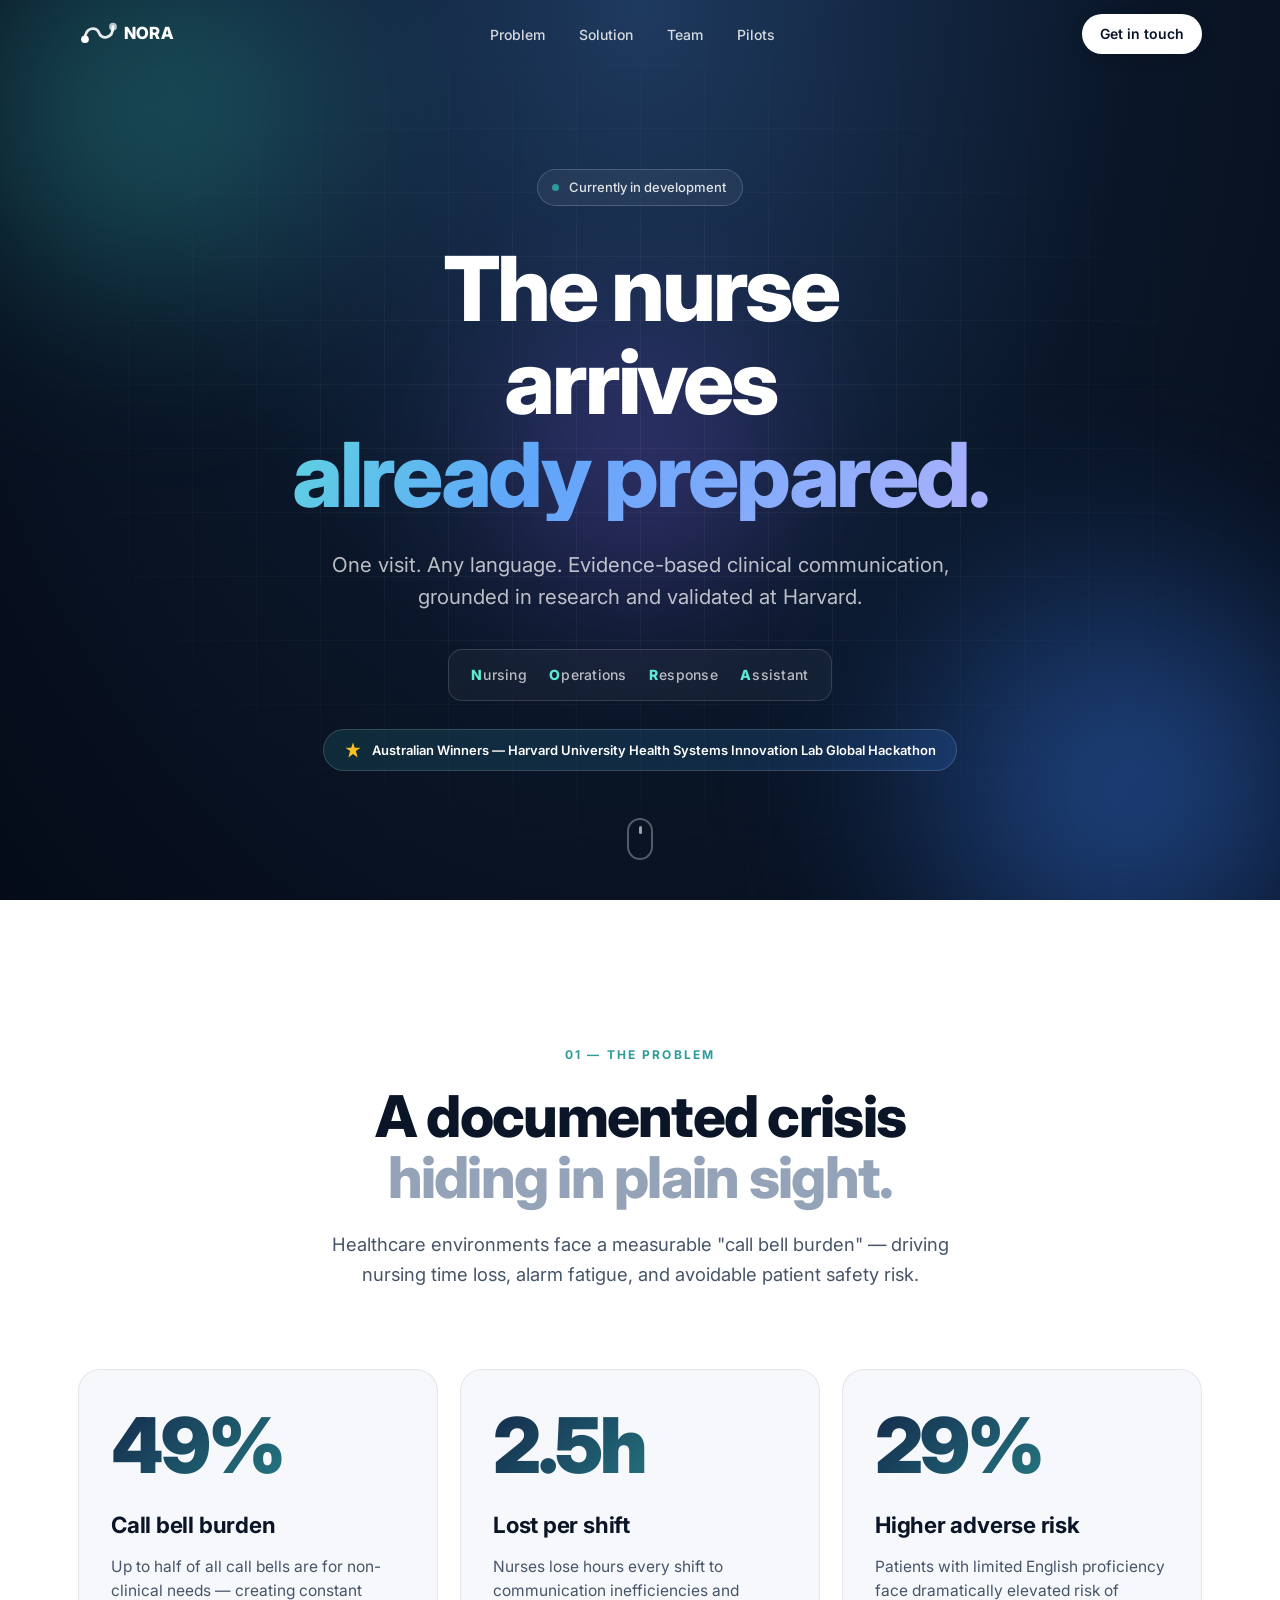
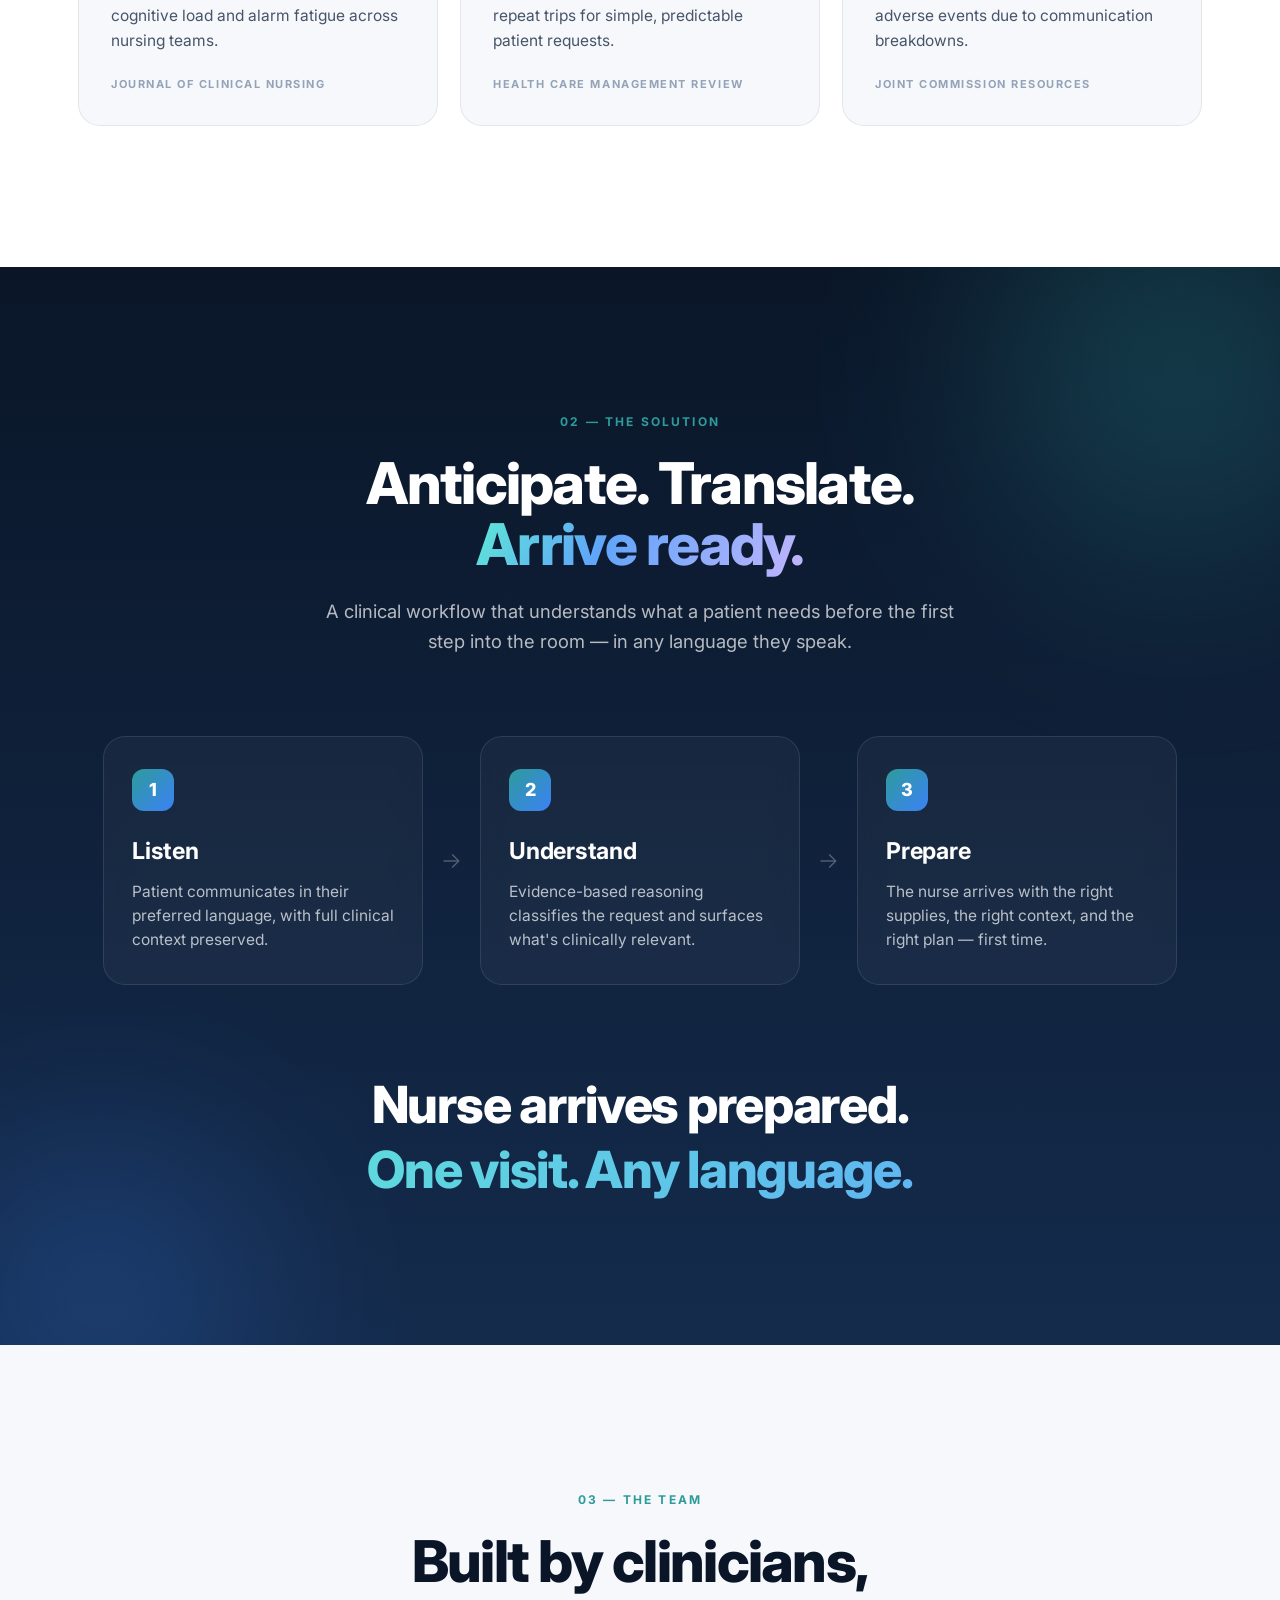
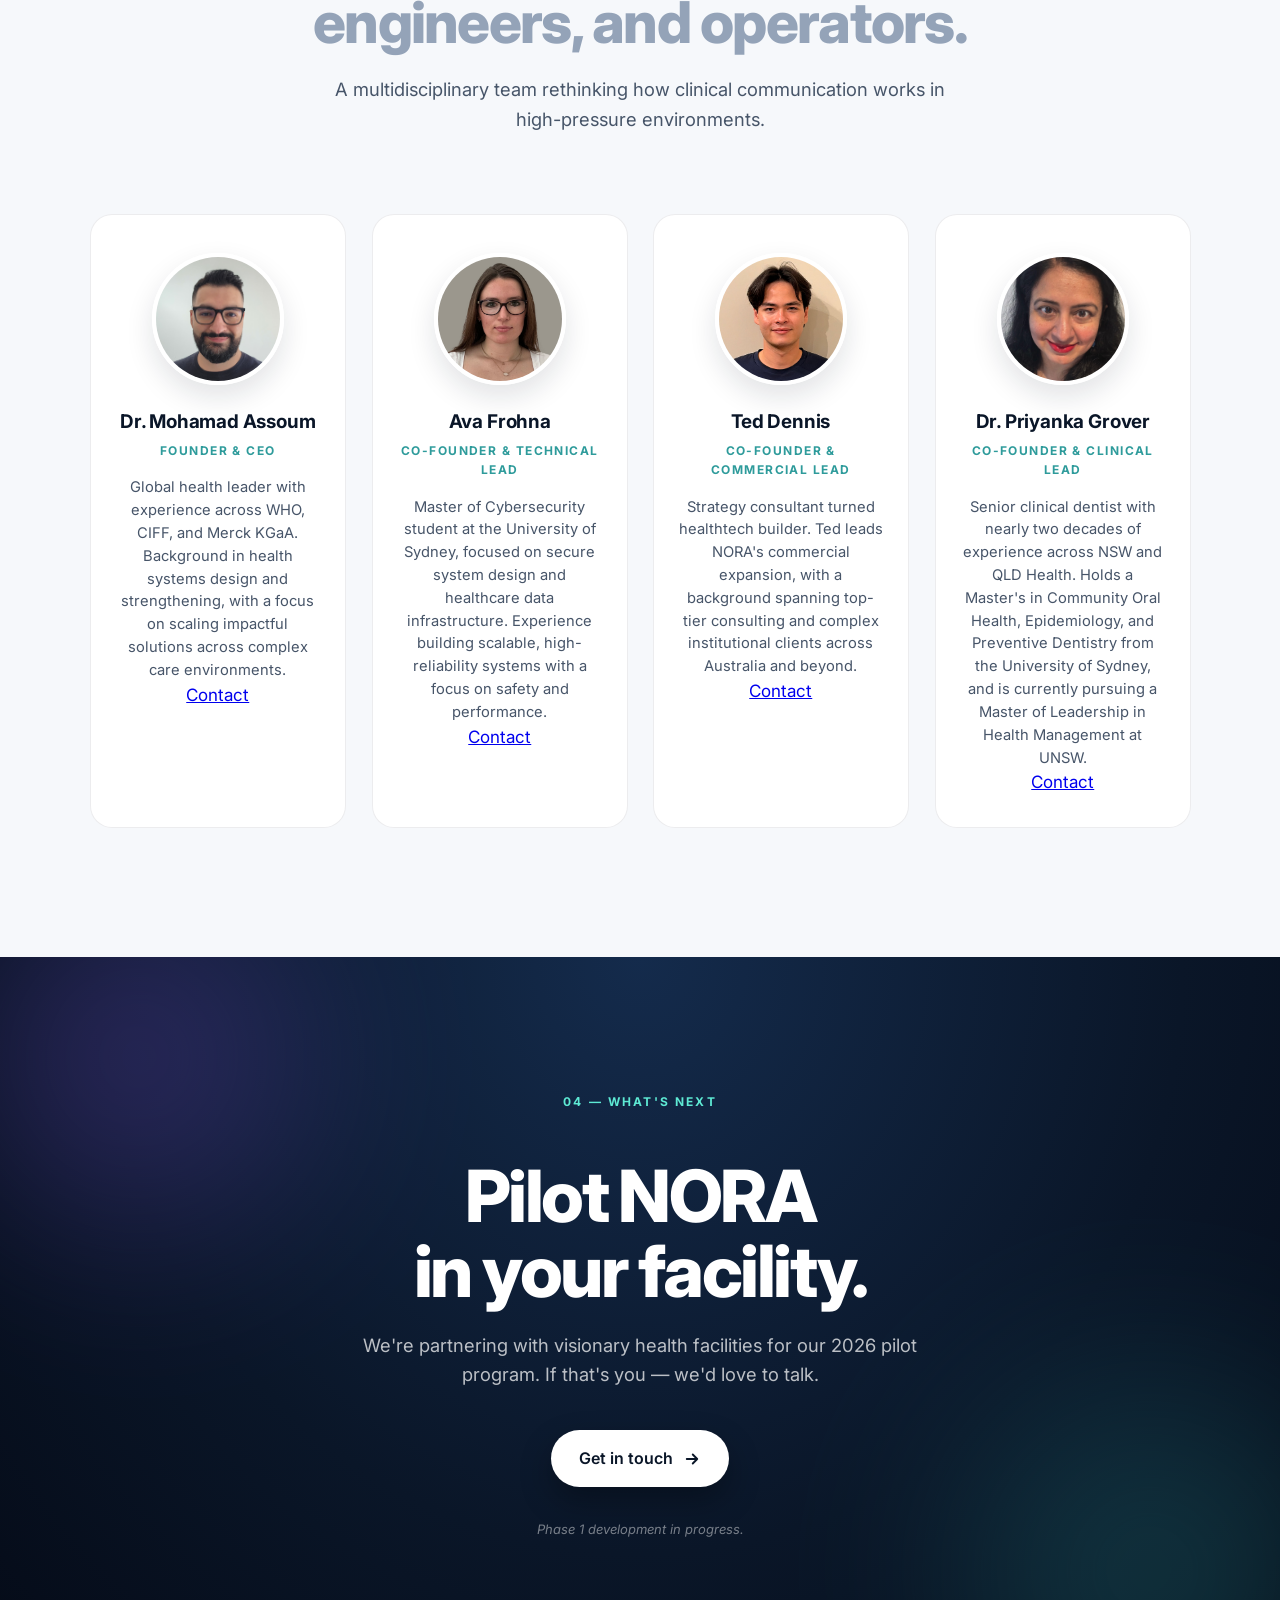
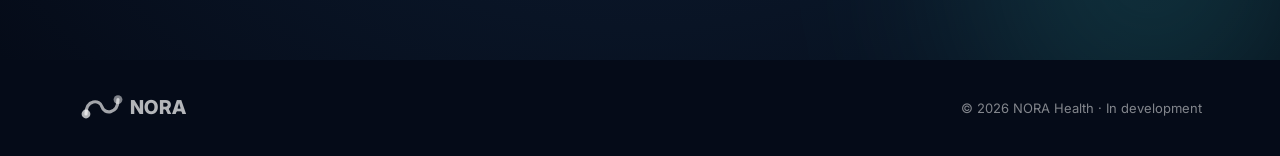
==== commit 9137df68: "mo headshot uploaded and contact buttons" ====
--- a/index.html
+++ b/index.html
@@ -161,28 +161,32 @@
 
             <div class="team-grid">
                 <article class="team-card">
-                    <div class="team-photo placeholder" aria-hidden="true"></div>
+                    <img class="team-photo" src="team_photos/mo_headshot.jpg" alt="Mohamad Assoum">
                     <h3>Dr. Mohamad Assoum</h3>
                     <p class="role">Founder & CEO</p>
                     <p class="bio">Global health leader with experience across WHO, CIFF, and Merck KGaA. Background in health systems design and strengthening, with a focus on scaling impactful solutions across complex care environments.</p>
+                    <a href="mailto:mass1091@uni.sydney.edu.au" class="team-contact-btn">Contact</a>
                 </article>
                 <article class="team-card">
                     <img class="team-photo" src="team_photos/ava_headshot.jpg" alt="Ava Frohna">
                     <h3>Ava Frohna</h3>
                     <p class="role">Co-Founder & Technical Lead</p>
                     <p class="bio">Master of Cybersecurity student at the University of Sydney, focused on secure system design and healthcare data infrastructure. Experience building scalable, high-reliability systems with a focus on safety and performance.</p>
+                    <a href="mailto:frohna.ava@gmail.com" class="team-contact-btn">Contact</a>
                 </article>
                 <article class="team-card">
                     <img class="team-photo" src="team_photos/ted_headshot.jpeg" alt="Ted Dennis">
                     <h3>Ted Dennis</h3>
                     <p class="role">Co-Founder & Commercial Lead</p>
                     <p class="bio">Strategy consultant turned healthtech builder. Ted leads NORA's commercial expansion, with a background spanning top-tier consulting and complex institutional clients across Australia and beyond.</p>
+                    <a href="mailto:teddennis00@gmail.com" class="team-contact-btn">Contact</a>
                 </article>
                 <article class="team-card">
                     <img class="team-photo" src="team_photos/priyanka_headshot.jpg" alt="Priyanka Grover">
                     <h3>Dr. Priyanka Grover</h3>
                     <p class="role">Co-Founder & Clinical Lead</p>
                     <p class="bio">Senior clinical dentist with nearly two decades of experience across NSW and QLD Health. Holds a Master's in Community Oral Health, Epidemiology, and Preventive Dentistry from the University of Sydney, and is currently pursuing a Master of Leadership in Health Management at UNSW.</p>
+                    <a href="mailto:drpri19@outlook.com" class="team-contact-btn">Contact</a>
                 </article>
             </div>
         </div>
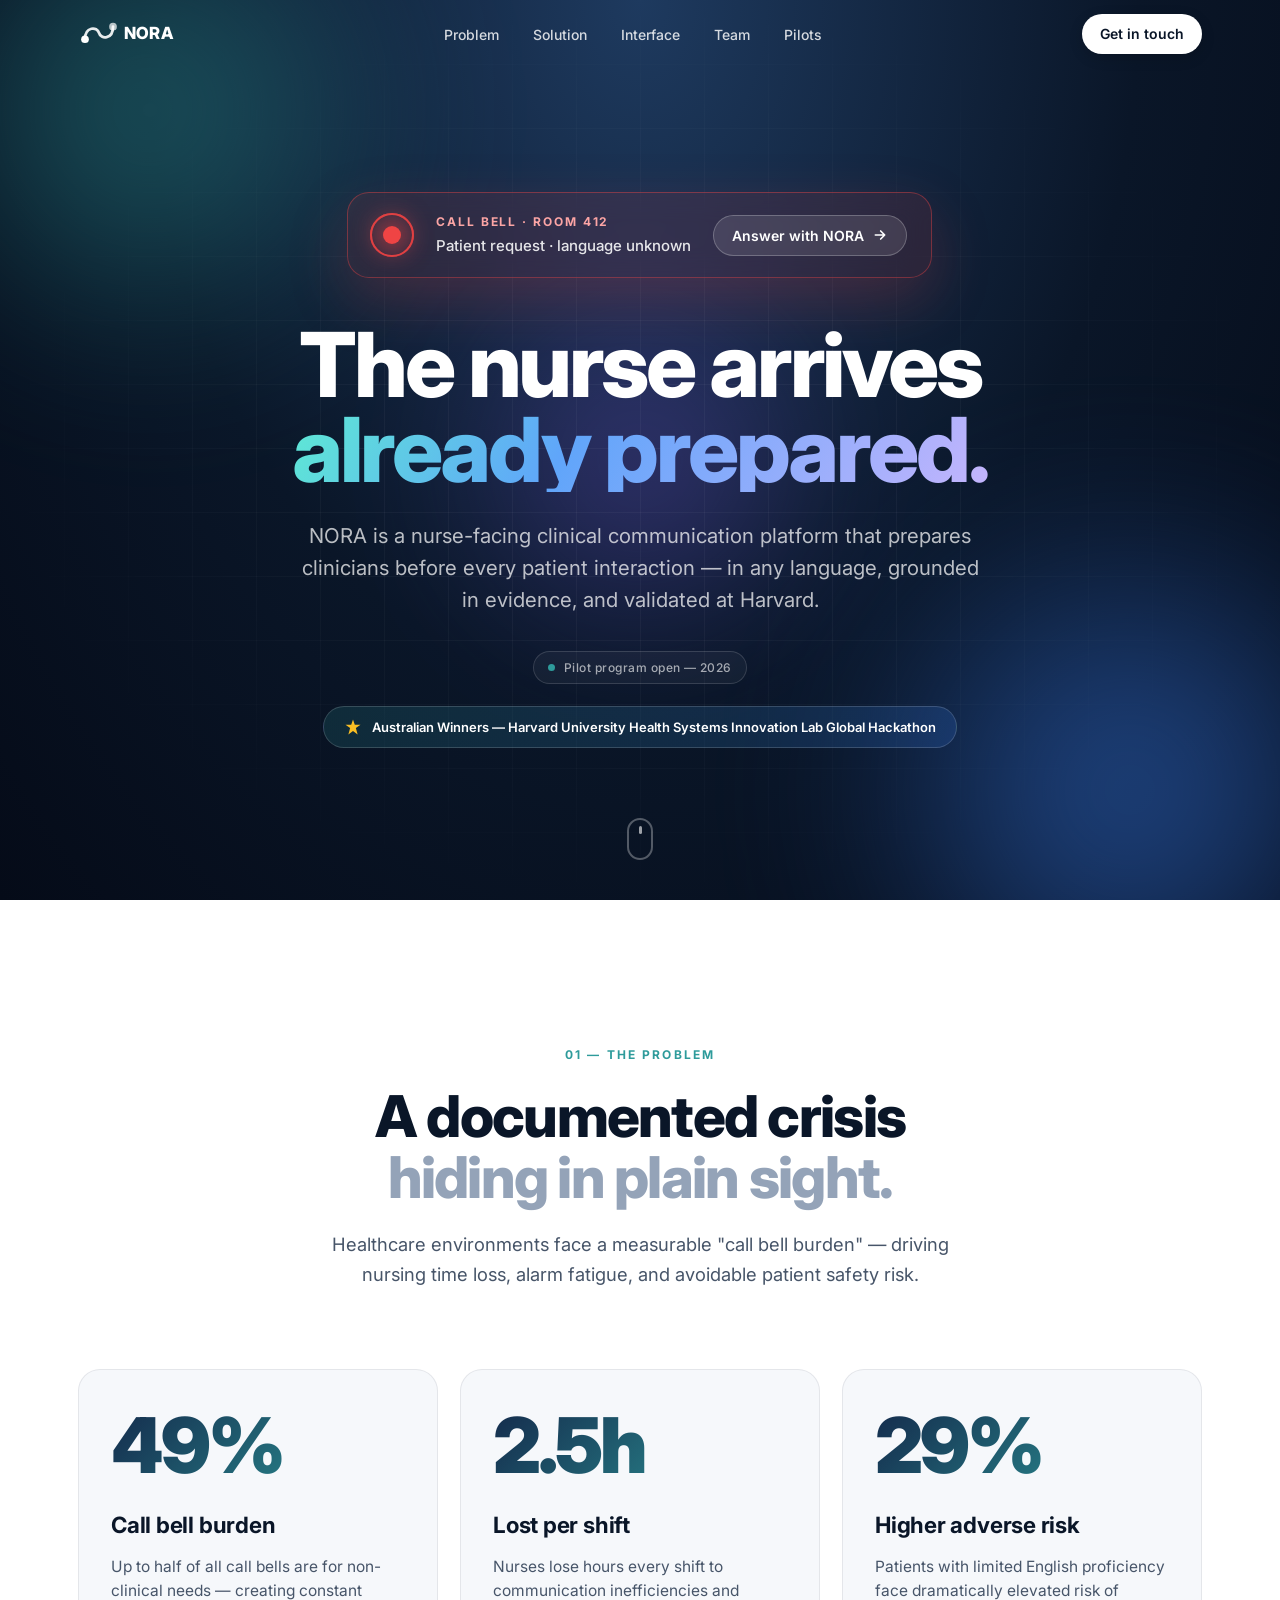
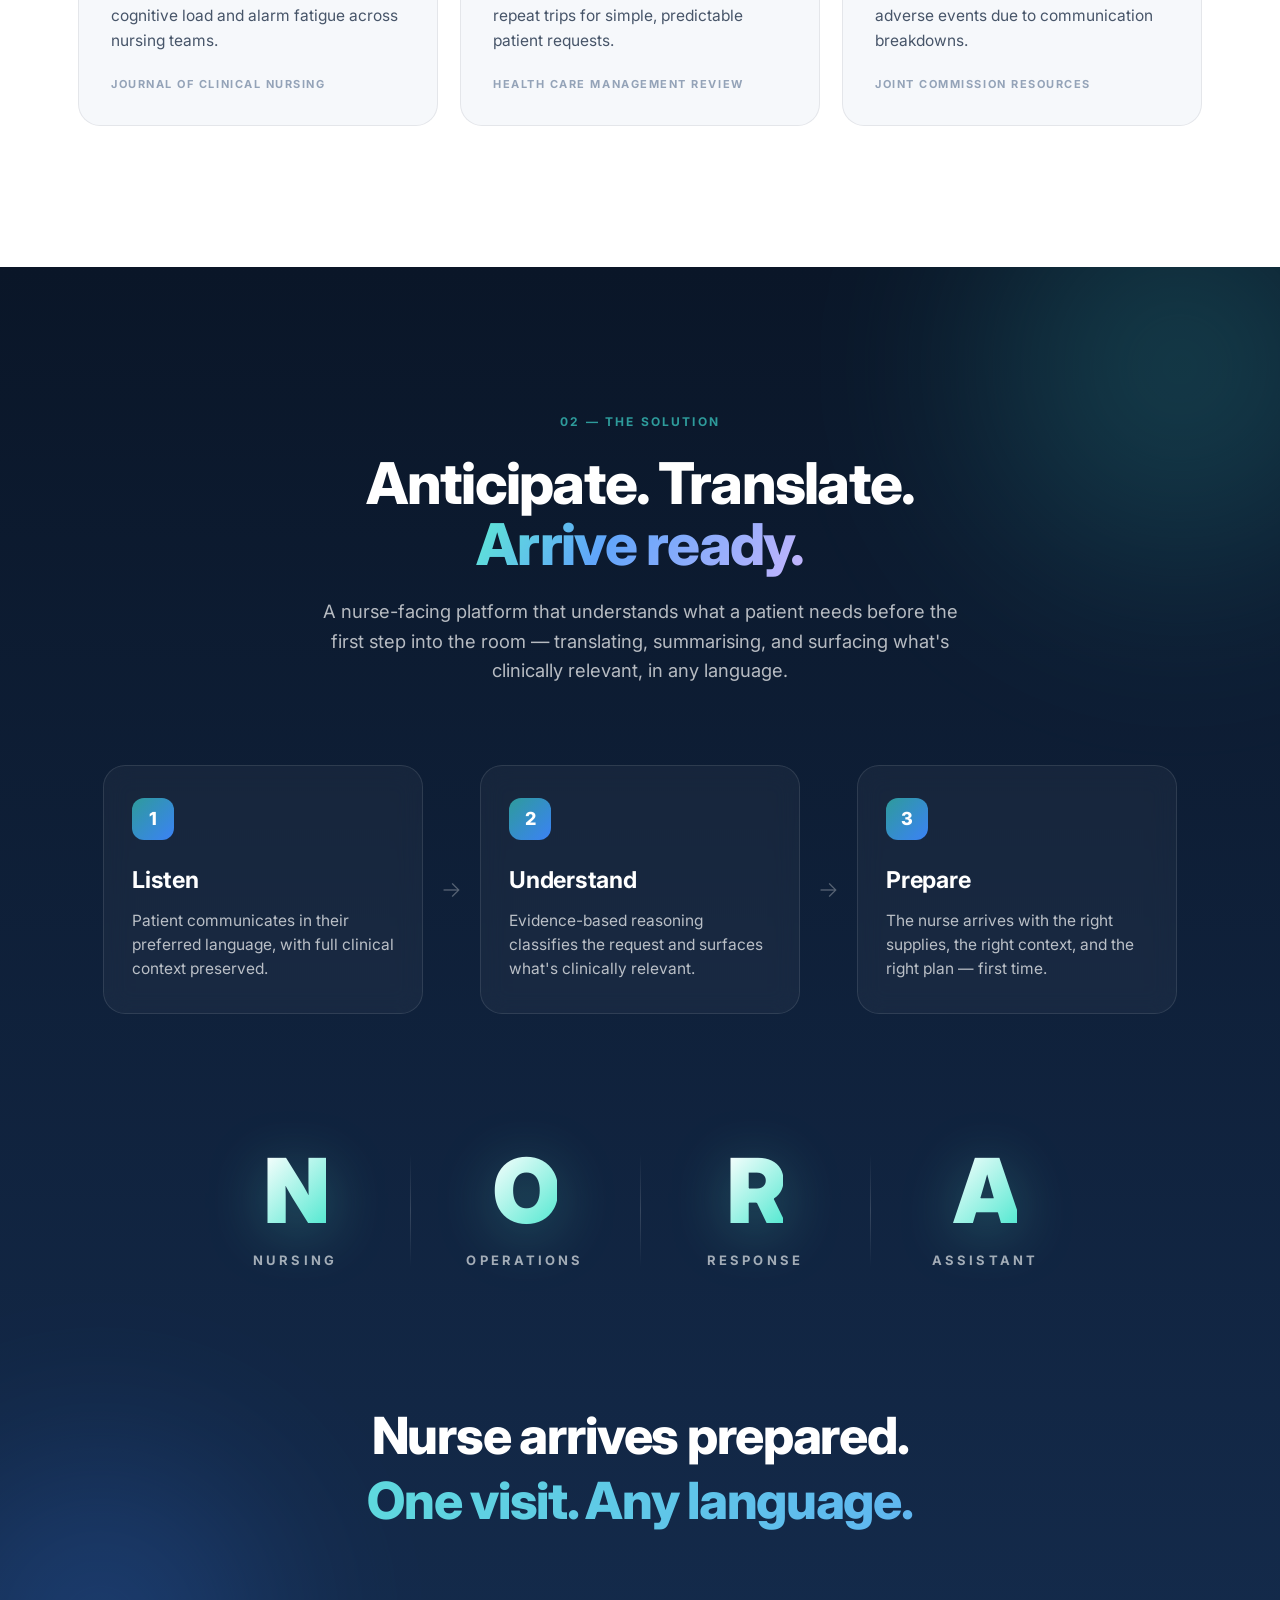
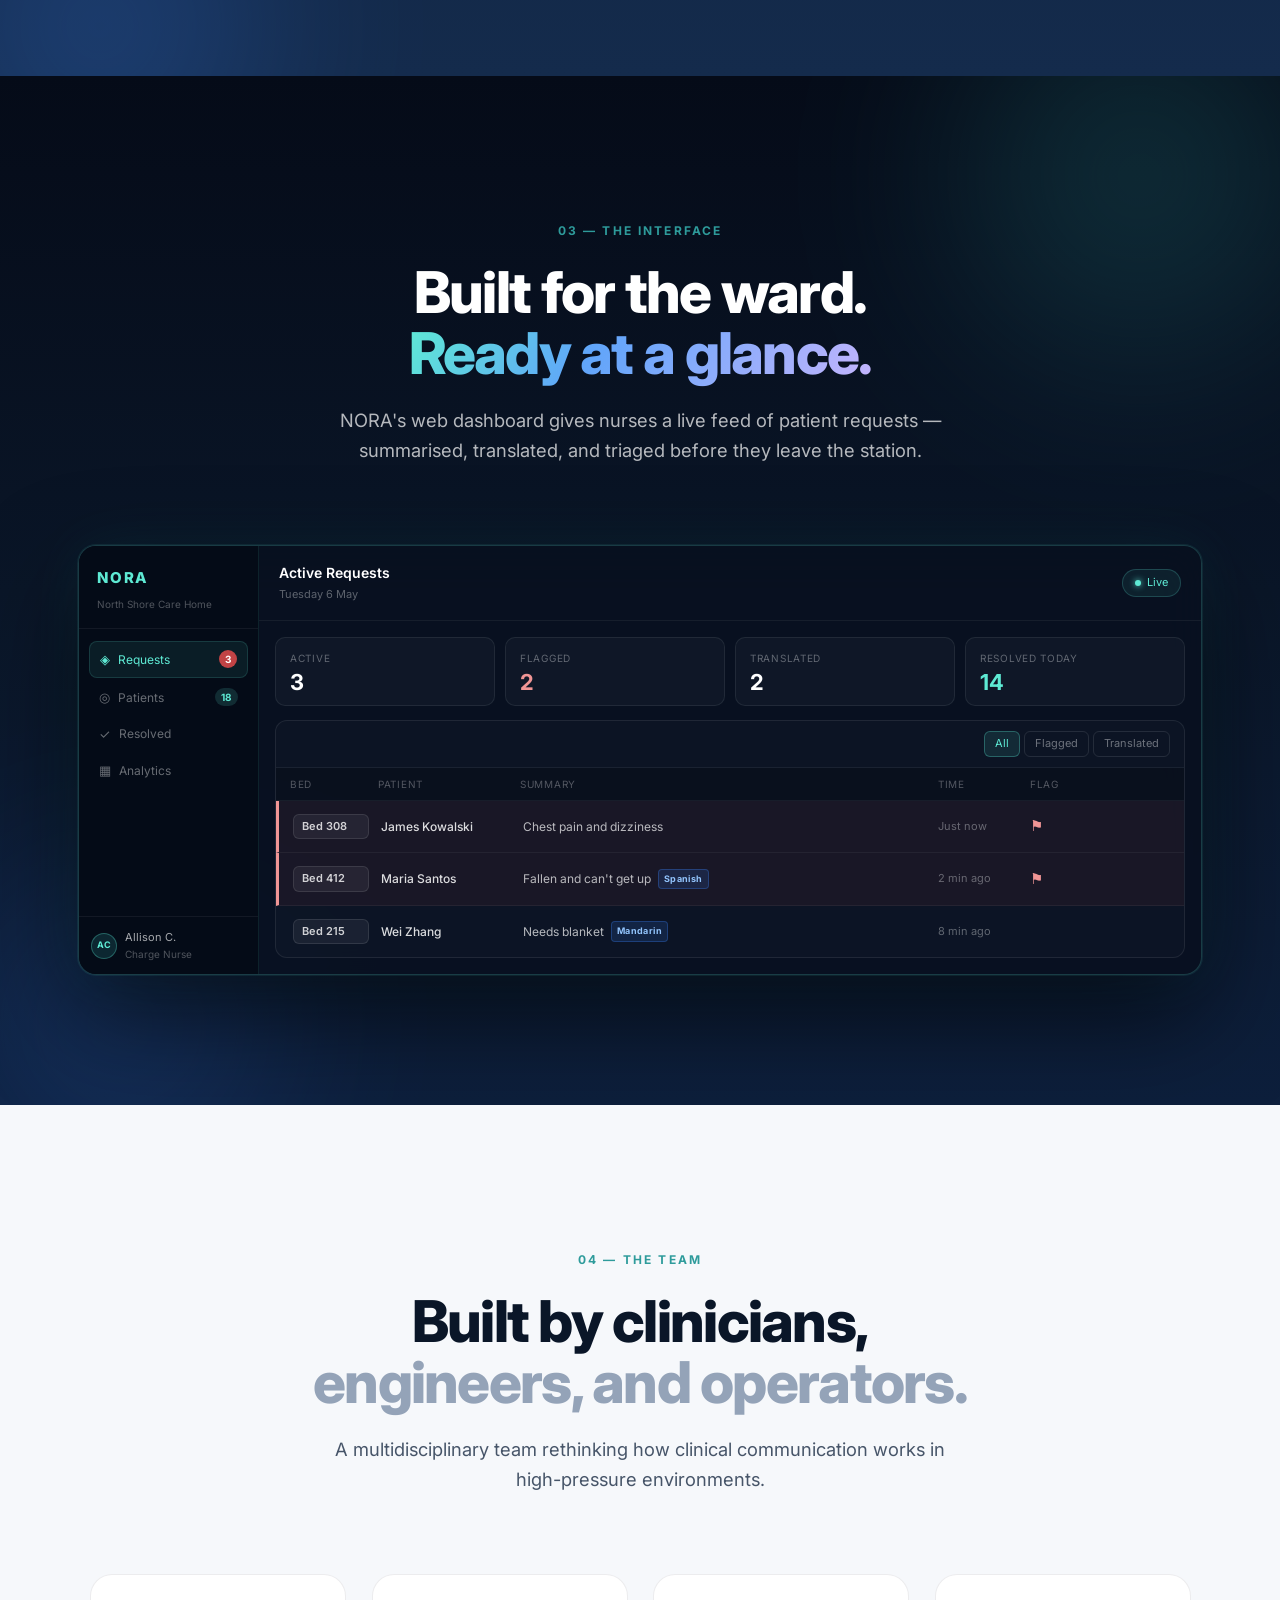
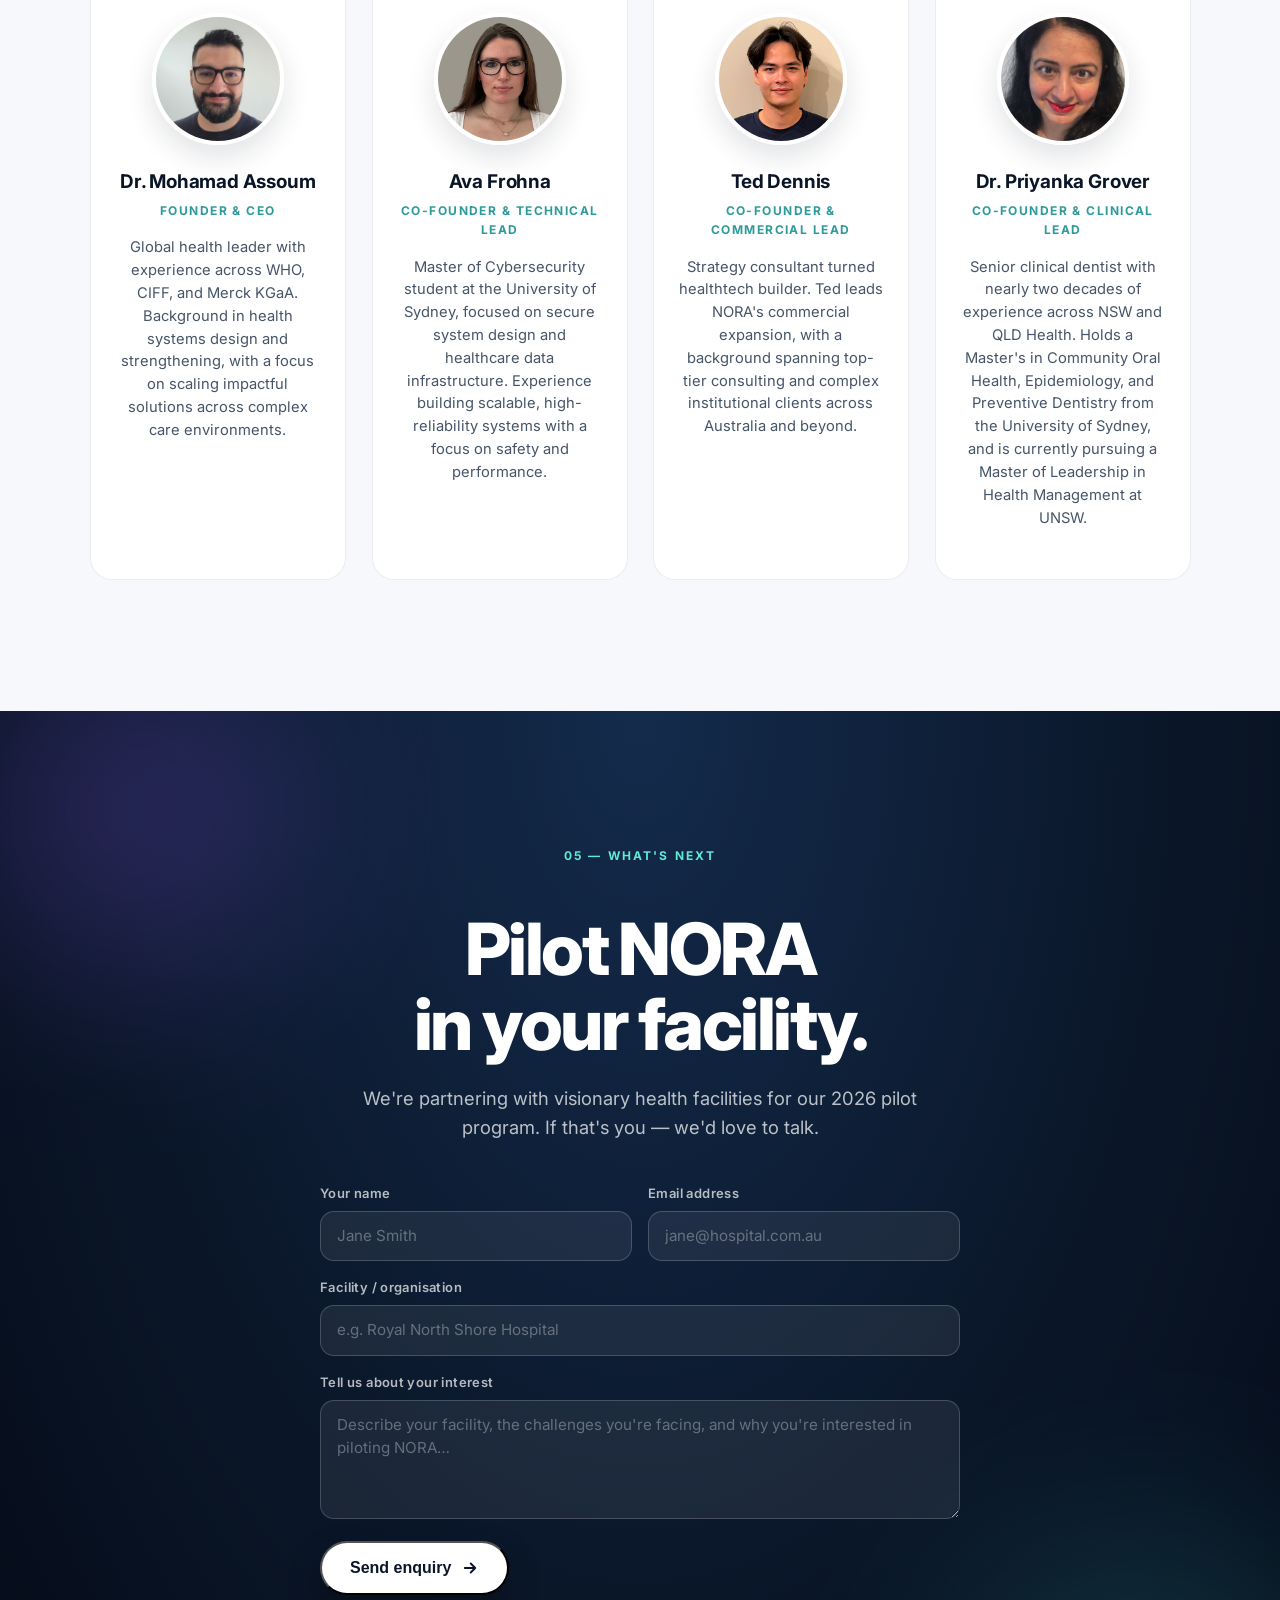
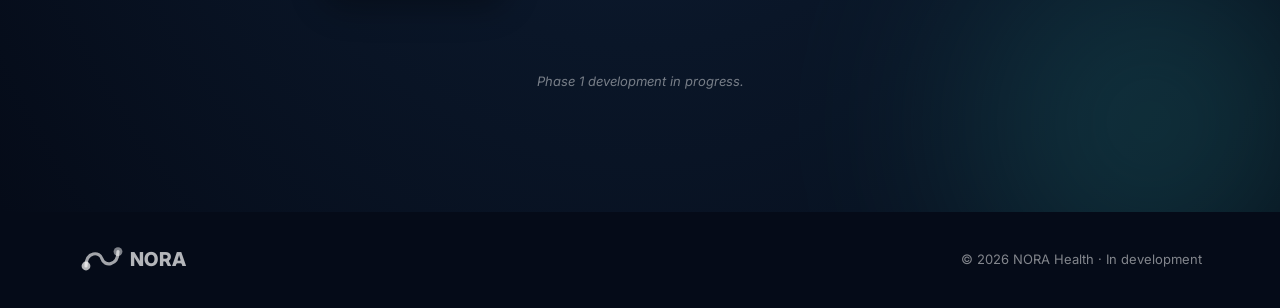
==== commit d650b8b7: "new request form and dashboard" ====
--- a/index.html
+++ b/index.html
@@ -25,6 +25,7 @@
         <ul class="nav-links">
             <li><a href="#problem">Problem</a></li>
             <li><a href="#solution">Solution</a></li>
+            <li><a href="#interface">Interface</a></li>
             <li><a href="#team">Team</a></li>
             <li><a href="#contact">Pilots</a></li>
         </ul>
@@ -43,29 +44,52 @@
         </div>
 
         <div class="hero-content">
-            <span class="hero-eyebrow">
-                <span class="pulse-dot"></span>
-                Currently in development
-            </span>
+            <!-- Interactive call-bell demo -->
+            <div class="callbell reveal" data-state="active" data-delay="0" aria-live="polite">
+                <div class="callbell-light" aria-hidden="true">
+                    <span class="cb-ring"></span>
+                    <span class="cb-ring delay"></span>
+                    <span class="cb-core"></span>
+                </div>
+                <div class="callbell-text">
+                    <span class="callbell-label">
+                        <span class="cb-label-active">Call bell · Room 412</span>
+                        <span class="cb-label-resolved">NORA · Room 412 · Prepared</span>
+                    </span>
+                    <span class="callbell-detail">
+                        <span class="cb-detail-active">Patient request · language unknown</span>
+                        <span class="cb-detail-resolved">"My pain is 7/10, started 30 min ago." — translated from Spanish</span>
+                    </span>
+                </div>
+                <button class="callbell-action" type="button">
+                    <span class="cb-action-active">Answer with NORA</span>
+                    <span class="cb-action-resolved">Reset</span>
+                    <svg class="cb-arrow" viewBox="0 0 24 24" width="16" height="16" aria-hidden="true">
+                        <path fill="none" stroke="currentColor" stroke-width="2.5" stroke-linecap="round" stroke-linejoin="round" d="M5 12h14M13 6l6 6-6 6"/>
+                    </svg>
+                </button>
+            </div>
 
             <h1 class="hero-title">
-                <span class="reveal" data-delay="0">The nurse</span>
-                <span class="reveal" data-delay="80">arrives</span>
-                <span class="reveal gradient-text" data-delay="160">already prepared.</span>
+                <span class="hero-title-line1">
+                    <span class="reveal" data-delay="120">The nurse</span>
+                    <span class="reveal" data-delay="200">arrives</span>
+                </span>
+                <span class="reveal gradient-text hero-title-line2" data-delay="280">already prepared.</span>
             </h1>
 
-            <p class="hero-sub reveal" data-delay="320">
-                One visit. Any language. Evidence-based clinical communication, grounded in research and validated at Harvard.
+            <p class="hero-sub reveal" data-delay="440">
+                NORA is a nurse-facing clinical communication platform that prepares clinicians before every patient interaction — in any language, grounded in evidence, and validated at Harvard.
             </p>
 
-            <div class="hero-acronym reveal" data-delay="420" aria-label="NORA stands for Nursing Operations Response Assistant">
-                <span><b>N</b>ursing</span>
-                <span><b>O</b>perations</span>
-                <span><b>R</b>esponse</span>
-                <span><b>A</b>ssistant</span>
-            </div>
-
-            <div class="hero-badge reveal" data-delay="520">
+            <div class="hero-status-row reveal" data-delay="540">
+                <span class="hero-status">
+                    <span class="pulse-dot"></span>
+                    Pilot program open — 2026
+                </span>
+            </div>
+
+            <div class="hero-badge reveal" data-delay="620">
                 <svg viewBox="0 0 24 24" width="18" height="18" aria-hidden="true">
                     <path fill="currentColor" d="M12 2l2.39 6.95H22l-6.18 4.49L18.18 22 12 17.27 5.82 22l2.36-8.56L2 8.95h7.61z"/>
                 </svg>
@@ -121,7 +145,7 @@
             <div class="section-head light">
                 <span class="kicker">02 — The solution</span>
                 <h2 class="section-title">Anticipate. Translate.<br><span class="gradient-text">Arrive ready.</span></h2>
-                <p class="section-sub">A clinical workflow that understands what a patient needs before the first step into the room — in any language they speak.</p>
+                <p class="section-sub">A nurse-facing platform that understands what a patient needs before the first step into the room — translating, summarising, and surfacing what's clinically relevant, in any language.</p>
             </div>
 
             <div class="flow">
@@ -144,6 +168,25 @@
                 </div>
             </div>
 
+            <div class="nora-define reveal" aria-label="NORA stands for Nursing Operations Response Assistant">
+                <div class="nl-block">
+                    <span class="nl-letter">N</span>
+                    <span class="nl-word">Nursing</span>
+                </div>
+                <div class="nl-block">
+                    <span class="nl-letter">O</span>
+                    <span class="nl-word">Operations</span>
+                </div>
+                <div class="nl-block">
+                    <span class="nl-letter">R</span>
+                    <span class="nl-word">Response</span>
+                </div>
+                <div class="nl-block">
+                    <span class="nl-letter">A</span>
+                    <span class="nl-word">Assistant</span>
+                </div>
+            </div>
+
             <div class="value-prop">
                 <p>Nurse arrives prepared.</p>
                 <p class="accent">One visit. Any language.</p>
@@ -151,10 +194,98 @@
         </div>
     </section>
 
+
+    <section id="interface">
+        <div class="interface-bg" aria-hidden="true">
+            <div class="orb orb-h"></div>
+            <div class="orb orb-i"></div>
+        </div>
+        <div class="container">
+            <div class="section-head light">
+                <span class="kicker">03 — The interface</span>
+                <h2 class="section-title">Built for the ward.<br><span class="gradient-text">Ready at a glance.</span></h2>
+                <p class="section-sub">NORA's web dashboard gives nurses a live feed of patient requests — summarised, translated, and triaged before they leave the station.</p>
+            </div>
+
+            <div class="nora-dash reveal">
+                <div class="nd-sidebar">
+                    <div class="nd-logo">NORA</div>
+                    <div class="nd-ward">North Shore Care Home</div>
+                    <nav class="nd-nav">
+                        <div class="nd-item nd-active"><i class="nd-icon">◈</i> Requests <span class="nd-badge">3</span></div>
+                        <div class="nd-item"><i class="nd-icon">◎</i> Patients <span class="nd-badge nd-teal">18</span></div>
+                        <div class="nd-item"><i class="nd-icon">✓</i> Resolved</div>
+                        <div class="nd-item"><i class="nd-icon">▦</i> Analytics</div>
+                    </nav>
+                    <div class="nd-user">
+                        <div class="nd-avatar">AC</div>
+                        <div>
+                            <div class="nd-uname">Allison C.</div>
+                            <div class="nd-urole">Charge Nurse</div>
+                        </div>
+                    </div>
+                </div>
+
+                <div class="nd-main">
+                    <div class="nd-topbar">
+                        <div>
+                            <div class="nd-title">Active Requests</div>
+                            <div class="nd-sub">Tuesday 6 May</div>
+                        </div>
+                        <div class="nd-live"><span class="nd-dot"></span> Live</div>
+                    </div>
+
+                    <div class="nd-content">
+                        <div class="nd-stats">
+                            <div class="nd-stat"><div class="nd-stat-label">Active</div><div class="nd-stat-val">3</div></div>
+                            <div class="nd-stat"><div class="nd-stat-label">Flagged</div><div class="nd-stat-val nd-red">2</div></div>
+                            <div class="nd-stat"><div class="nd-stat-label">Translated</div><div class="nd-stat-val">2</div></div>
+                            <div class="nd-stat"><div class="nd-stat-label">Resolved today</div><div class="nd-stat-val nd-teal-val">14</div></div>
+                        </div>
+
+                        <div class="nd-table">
+                            <div class="nd-table-head">
+                                <div class="nd-filters">
+                                    <span class="nd-filter nd-filter-active">All</span>
+                                    <span class="nd-filter">Flagged</span>
+                                    <span class="nd-filter">Translated</span>
+                                </div>
+                            </div>
+                            <div class="nd-col-hd">
+                                <span>Bed</span><span>Patient</span><span>Summary</span><span>Time</span>Flag
+                            </div>
+                            <div class="nd-row nd-emergent">
+                                <span class="nd-bed">Bed 308</span>
+                                <span class="nd-patient">James Kowalski</span>
+                                <span class="nd-summary">Chest pain and dizziness</span>
+                                <span class="nd-time">Just now</span>
+                                <span class="nd-flag">⚑</span>
+                            </div>
+                            <div class="nd-row nd-emergent">
+                                <span class="nd-bed">Bed 412</span>
+                                <span class="nd-patient">Maria Santos</span>
+                                <span class="nd-summary">Fallen and can't get up <span class="nd-lang">Spanish</span></span>
+                                <span class="nd-time">2 min ago</span>
+                                <span class="nd-flag">⚑</span>
+                            </div>
+                            <div class="nd-row nd-last">
+                                <span class="nd-bed">Bed 215</span>
+                                <span class="nd-patient">Wei Zhang</span>
+                                <span class="nd-summary">Needs blanket <span class="nd-lang">Mandarin</span></span>
+                                <span class="nd-time">8 min ago</span>
+                                <span></span>
+                            </div>
+                        </div>
+                    </div>
+                </div>
+            </div>
+        </div>
+    </section>
+
     <section id="team">
         <div class="container">
             <div class="section-head">
-                <span class="kicker">03 — The team</span>
+                <span class="kicker">04 — The team</span>
                 <h2 class="section-title">Built by clinicians,<br><span class="muted">engineers, and operators.</span></h2>
                 <p class="section-sub">A multidisciplinary team rethinking how clinical communication works in high-pressure environments.</p>
             </div>
@@ -165,28 +296,24 @@
                     <h3>Dr. Mohamad Assoum</h3>
                     <p class="role">Founder & CEO</p>
                     <p class="bio">Global health leader with experience across WHO, CIFF, and Merck KGaA. Background in health systems design and strengthening, with a focus on scaling impactful solutions across complex care environments.</p>
-                    <a href="mailto:mass1091@uni.sydney.edu.au" class="team-contact-btn">Contact</a>
                 </article>
                 <article class="team-card">
                     <img class="team-photo" src="team_photos/ava_headshot.jpg" alt="Ava Frohna">
                     <h3>Ava Frohna</h3>
                     <p class="role">Co-Founder & Technical Lead</p>
                     <p class="bio">Master of Cybersecurity student at the University of Sydney, focused on secure system design and healthcare data infrastructure. Experience building scalable, high-reliability systems with a focus on safety and performance.</p>
-                    <a href="mailto:frohna.ava@gmail.com" class="team-contact-btn">Contact</a>
                 </article>
                 <article class="team-card">
                     <img class="team-photo" src="team_photos/ted_headshot.jpeg" alt="Ted Dennis">
                     <h3>Ted Dennis</h3>
                     <p class="role">Co-Founder & Commercial Lead</p>
                     <p class="bio">Strategy consultant turned healthtech builder. Ted leads NORA's commercial expansion, with a background spanning top-tier consulting and complex institutional clients across Australia and beyond.</p>
-                    <a href="mailto:teddennis00@gmail.com" class="team-contact-btn">Contact</a>
                 </article>
                 <article class="team-card">
                     <img class="team-photo" src="team_photos/priyanka_headshot.jpg" alt="Priyanka Grover">
                     <h3>Dr. Priyanka Grover</h3>
                     <p class="role">Co-Founder & Clinical Lead</p>
                     <p class="bio">Senior clinical dentist with nearly two decades of experience across NSW and QLD Health. Holds a Master's in Community Oral Health, Epidemiology, and Preventive Dentistry from the University of Sydney, and is currently pursuing a Master of Leadership in Health Management at UNSW.</p>
-                    <a href="mailto:drpri19@outlook.com" class="team-contact-btn">Contact</a>
                 </article>
             </div>
         </div>
@@ -198,15 +325,38 @@
             <div class="orb orb-g"></div>
         </div>
         <div class="container">
-            <span class="kicker light">04 — What's next</span>
+            <span class="kicker light">05 — What's next</span>
             <h2 class="contact-title">Pilot NORA<br>in your facility.</h2>
             <p class="contact-sub">We're partnering with visionary health facilities for our 2026 pilot program. If that's you — we'd love to talk.</p>
-            <a href="mailto:hello@norahealth.au" class="cta-button">
-                <span>Get in touch</span>
-                <svg viewBox="0 0 24 24" width="18" height="18" aria-hidden="true">
-                    <path fill="none" stroke="currentColor" stroke-width="2.5" stroke-linecap="round" stroke-linejoin="round" d="M5 12h14M13 6l6 6-6 6"/>
-                </svg>
-            </a>
+
+            <div class="pilot-form-wrap">
+                <div class="pilot-row">
+                    <div class="pilot-field">
+                        <label for="pilot-name">Your name</label>
+                        <input type="text" id="pilot-name" placeholder="Jane Smith" autocomplete="name">
+                    </div>
+                    <div class="pilot-field">
+                        <label for="pilot-email">Email address</label>
+                        <input type="email" id="pilot-email" placeholder="jane@hospital.com.au" autocomplete="email">
+                    </div>
+                </div>
+                <div class="pilot-field">
+                    <label for="pilot-facility">Facility / organisation</label>
+                    <input type="text" id="pilot-facility" placeholder="e.g. Royal North Shore Hospital">
+                </div>
+                <div class="pilot-field">
+                    <label for="pilot-message">Tell us about your interest</label>
+                    <textarea id="pilot-message" rows="4" placeholder="Describe your facility, the challenges you're facing, and why you're interested in piloting NORA…"></textarea>
+                </div>
+                <button class="cta-button pilot-submit" type="button" id="pilot-send">
+                    <span>Send enquiry</span>
+                    <svg viewBox="0 0 24 24" width="18" height="18" aria-hidden="true">
+                        <path fill="none" stroke="currentColor" stroke-width="2.5" stroke-linecap="round" stroke-linejoin="round" d="M5 12h14M13 6l6 6-6 6"/>
+                    </svg>
+                </button>
+                <p class="pilot-success" id="pilot-success" aria-live="polite"></p>
+            </div>
+
             <p class="status-tag-light">Phase 1 development in progress.</p>
         </div>
     </section>
@@ -287,6 +437,42 @@
         });
     }
 
+    // Call-bell demo toggle
+    const callbell = document.querySelector('.callbell');
+    if (callbell) {
+        const action = callbell.querySelector('.callbell-action');
+        action.addEventListener('click', () => {
+            const next = callbell.dataset.state === 'active' ? 'resolved' : 'active';
+            callbell.dataset.state = next;
+        });
+    }
+
+
+    // Pilot enquiry form
+    document.getElementById('pilot-send').addEventListener('click', () => {
+        const name     = document.getElementById('pilot-name').value.trim();
+        const email    = document.getElementById('pilot-email').value.trim();
+        const facility = document.getElementById('pilot-facility').value.trim();
+        const message  = document.getElementById('pilot-message').value.trim();
+        const success  = document.getElementById('pilot-success');
+
+        if (!name || !email || !message) {
+            success.textContent = 'Please fill in your name, email, and message.';
+            success.style.color = '#fca5a5';
+            return;
+        }
+
+        const subject = encodeURIComponent('NORA Pilot Enquiry' + (facility ? ' — ' + facility : ''));
+        const body = encodeURIComponent(
+            'Name: ' + name + '\n' +
+            'Email: ' + email + '\n' +
+            'Facility: ' + (facility || 'Not provided') + '\n\n' +
+            message
+        );
+        window.location.href = 'mailto:hello@norahealth.au?subject=' + subject + '&body=' + body;
+        success.textContent = '✓ Opening your email client…';
+        success.style.color = '#5eead4';
+    });
     // Card tilt
     document.querySelectorAll('[data-tilt]').forEach(card => {
         if (window.matchMedia('(prefers-reduced-motion: reduce)').matches) return;
--- a/style.css
+++ b/style.css
@@ -43,6 +43,10 @@
     overflow-x: hidden;
 }
 
+html {
+    background: #050b18;
+}
+
 img, svg { display: block; max-width: 100%; }
 
 p { color: var(--color-text-muted); }
@@ -208,8 +212,183 @@
     font-size: 13px;
     font-weight: 500;
     color: rgba(255, 255, 255, 0.86);
-    margin-bottom: 36px;
+    margin-bottom: 28px;
     backdrop-filter: blur(10px);
+}
+
+/* ---------- Call-bell demo ---------- */
+.callbell {
+    display: inline-flex;
+    align-items: center;
+    gap: 22px;
+    padding: 20px 24px 20px 22px;
+    border-radius: 22px;
+    background: rgba(239, 68, 68, 0.12);
+    border: 1px solid rgba(239, 68, 68, 0.4);
+    backdrop-filter: blur(14px);
+    -webkit-backdrop-filter: blur(14px);
+    box-shadow: 0 22px 60px rgba(239, 68, 68, 0.22);
+    margin: 0 auto 44px;
+    max-width: min(780px, 100%);
+    text-align: left;
+    transition: background 0.7s var(--ease), border-color 0.7s var(--ease), box-shadow 0.7s var(--ease);
+}
+
+.callbell[data-state="resolved"] {
+    background: rgba(46, 155, 155, 0.12);
+    border-color: rgba(94, 234, 212, 0.45);
+    box-shadow: 0 22px 60px rgba(46, 155, 155, 0.28);
+}
+
+.callbell-light {
+    position: relative;
+    width: 44px; height: 44px;
+    flex-shrink: 0;
+    display: flex;
+    align-items: center;
+    justify-content: center;
+}
+
+.cb-core {
+    position: absolute;
+    width: 18px; height: 18px;
+    border-radius: 50%;
+    background: #ef4444;
+    box-shadow: 0 0 26px 6px rgba(239, 68, 68, 0.75);
+    transition: background 0.7s var(--ease), box-shadow 0.7s var(--ease);
+    animation: cbBlink 0.9s ease-in-out infinite;
+}
+.callbell[data-state="resolved"] .cb-core {
+    background: #5eead4;
+    box-shadow: 0 0 30px 7px rgba(94, 234, 212, 0.7);
+    animation: cbCalm 2.4s ease-in-out infinite;
+}
+
+.cb-ring {
+    position: absolute;
+    width: 44px; height: 44px;
+    border-radius: 50%;
+    border: 2px solid rgba(239, 68, 68, 0.7);
+    animation: cbRing 1.4s ease-out infinite;
+    transition: border-color 0.7s var(--ease);
+}
+.cb-ring.delay { animation-delay: 0.7s; }
+.callbell[data-state="resolved"] .cb-ring {
+    border-color: rgba(94, 234, 212, 0.55);
+    animation-duration: 2.6s;
+}
+
+@keyframes cbBlink {
+    0%, 100% { opacity: 1; transform: scale(1); }
+    50% { opacity: 0.55; transform: scale(0.85); }
+}
+@keyframes cbCalm {
+    0%, 100% { transform: scale(1); }
+    50% { transform: scale(1.08); }
+}
+@keyframes cbRing {
+    0% { transform: scale(0.6); opacity: 0.9; }
+    100% { transform: scale(2.2); opacity: 0; }
+}
+
+.callbell-text {
+    display: flex;
+    flex-direction: column;
+    gap: 2px;
+    line-height: 1.3;
+    flex: 1 1 auto;
+    min-width: 0;
+}
+
+.callbell-label {
+    font-size: 12px;
+    font-weight: 700;
+    text-transform: uppercase;
+    letter-spacing: 0.16em;
+    color: #fca5a5;
+    transition: color 0.7s var(--ease);
+}
+.callbell[data-state="resolved"] .callbell-label { color: #5eead4; }
+
+.cb-label-active, .cb-label-resolved,
+.cb-detail-active, .cb-detail-resolved,
+.cb-action-active, .cb-action-resolved { display: inline; }
+.callbell[data-state="active"] .cb-label-resolved,
+.callbell[data-state="active"] .cb-detail-resolved,
+.callbell[data-state="active"] .cb-action-resolved { display: none; }
+.callbell[data-state="resolved"] .cb-label-active,
+.callbell[data-state="resolved"] .cb-detail-active,
+.callbell[data-state="resolved"] .cb-action-active { display: none; }
+
+.callbell-detail {
+    font-size: 15px;
+    font-weight: 500;
+    color: rgba(255, 255, 255, 0.88);
+    overflow: hidden;
+    text-overflow: ellipsis;
+    white-space: nowrap;
+    margin-top: 4px;
+}
+
+.callbell-action {
+    flex-shrink: 0;
+    display: inline-flex;
+    align-items: center;
+    gap: 8px;
+    padding: 11px 18px;
+    border-radius: 999px;
+    border: 1px solid rgba(255, 255, 255, 0.24);
+    background: rgba(255, 255, 255, 0.10);
+    color: #fff;
+    font-family: inherit;
+    font-size: 14px;
+    font-weight: 600;
+    cursor: pointer;
+    transition: background 0.3s var(--ease), border-color 0.3s var(--ease), transform 0.3s var(--ease);
+    white-space: nowrap;
+}
+.callbell-action:hover {
+    background: rgba(255, 255, 255, 0.16);
+    border-color: rgba(255, 255, 255, 0.4);
+    transform: translateY(-1px);
+}
+.callbell-action .cb-arrow { transition: transform 0.3s var(--ease); }
+.callbell-action:hover .cb-arrow { transform: translateX(3px); }
+
+@media (max-width: 620px) {
+    .callbell {
+        flex-wrap: wrap;
+        justify-content: center;
+        text-align: center;
+        gap: 12px;
+        padding: 14px 16px;
+        border-radius: 18px;
+    }
+    .callbell-text { flex: 1 1 100%; align-items: center; }
+    .callbell-detail { white-space: normal; }
+}
+
+/* ---------- Hero status (small "in development" tag) ---------- */
+.hero-status-row {
+    display: block;
+    width: 100%;
+    text-align: center;
+    margin: 0 0 22px;
+}
+
+.hero-status {
+    display: inline-flex;
+    align-items: center;
+    gap: 9px;
+    padding: 6px 14px;
+    border-radius: 999px;
+    border: 1px solid rgba(255, 255, 255, 0.14);
+    background: rgba(255, 255, 255, 0.04);
+    backdrop-filter: blur(10px);
+    font-size: 12px;
+    font-weight: 500;
+    color: rgba(255, 255, 255, 0.62);
+    letter-spacing: 0.04em;
 }
 
 .pulse-dot {
@@ -229,14 +408,22 @@
 .hero-title {
     font-size: clamp(2.6rem, 7vw, 5.6rem);
     font-weight: 800;
-    line-height: 1.04;
+    line-height: 0.95;
     letter-spacing: -0.035em;
     color: #fff;
-    margin-bottom: 28px;
-}
-
-.hero-title .reveal {
+    margin: 0 0 28px;
+}
+
+.hero-title-line1 {
     display: block;
+}
+
+.hero-title-line2 {
+    display: block;
+}
+
+.hero-title .nora-letter {
+    display: inline-block;
 }
 
 .gradient-text {
@@ -255,26 +442,100 @@
     line-height: 1.55;
 }
 
-.hero-acronym {
-    display: inline-flex;
-    flex-wrap: wrap;
-    justify-content: center;
-    gap: 8px 22px;
-    padding: 14px 22px;
-    border: 1px solid rgba(255, 255, 255, 0.14);
-    border-radius: 14px;
-    background: rgba(255, 255, 255, 0.04);
-    backdrop-filter: blur(10px);
-    font-size: 14px;
-    font-weight: 500;
-    color: rgba(255, 255, 255, 0.7);
-    letter-spacing: 0.02em;
-    margin-bottom: 28px;
-}
-.hero-acronym b {
-    color: #5eead4;
-    font-weight: 800;
-    margin-right: 1px;
+/* ---------- NORA brand grid (in solution section) ---------- */
+.nora-define {
+    display: grid;
+    grid-template-columns: repeat(4, minmax(0, 1fr));
+    gap: 0;
+    max-width: 920px;
+    margin: 0 auto 90px;
+    padding: 16px 0;
+}
+
+.nl-block {
+    position: relative;
+    display: flex;
+    flex-direction: column;
+    align-items: center;
+    gap: 18px;
+    padding: 30px 14px;
+    transition: transform 0.4s var(--ease);
+}
+
+.nl-block + .nl-block::before {
+    content: "";
+    position: absolute;
+    left: 0;
+    top: 18%;
+    bottom: 18%;
+    width: 1px;
+    background: linear-gradient(180deg, transparent, rgba(255, 255, 255, 0.16), transparent);
+}
+
+.nl-block::after {
+    content: "";
+    position: absolute;
+    top: 0;
+    left: 30%;
+    right: 30%;
+    height: 2px;
+    border-radius: 2px;
+    background: linear-gradient(90deg, transparent, rgba(94, 234, 212, 0.6), transparent);
+    opacity: 0;
+    transition: opacity 0.4s var(--ease), left 0.4s var(--ease), right 0.4s var(--ease);
+}
+.nl-block:hover::after {
+    opacity: 1;
+    left: 12%;
+    right: 12%;
+}
+.nl-block:hover {
+    transform: translateY(-4px);
+}
+
+.nl-letter {
+    font-size: clamp(3.6rem, 7.2vw, 5.6rem);
+    font-weight: 900;
+    line-height: 0.9;
+    letter-spacing: -0.04em;
+    background: linear-gradient(135deg, #ffffff 0%, #5eead4 45%, #60a5fa 90%);
+    background-size: 200% 200%;
+    -webkit-background-clip: text;
+    background-clip: text;
+    -webkit-text-fill-color: transparent;
+    color: transparent;
+    animation: noraGradient 8s ease-in-out infinite;
+    filter: drop-shadow(0 10px 28px rgba(94, 234, 212, 0.3));
+    transition: filter 0.4s var(--ease);
+}
+.nl-block:hover .nl-letter {
+    filter: drop-shadow(0 10px 30px rgba(94, 234, 212, 0.55));
+}
+
+.nl-word {
+    font-size: 13px;
+    font-weight: 700;
+    letter-spacing: 0.24em;
+    text-transform: uppercase;
+    color: rgba(255, 255, 255, 0.62);
+    transition: color 0.4s var(--ease);
+}
+.nl-block:hover .nl-word {
+    color: rgba(255, 255, 255, 0.95);
+}
+
+@keyframes noraGradient {
+    0%, 100% { background-position: 0% 50%; }
+    50% { background-position: 100% 50%; }
+}
+
+@media (max-width: 600px) {
+    .nora-define {
+        grid-template-columns: repeat(2, minmax(0, 1fr));
+        gap: 4px;
+        max-width: 360px;
+    }
+    .nl-block + .nl-block::before { display: none; }
 }
 
 .hero-badge {
@@ -614,7 +875,27 @@
     font-size: 0.92rem;
     line-height: 1.55;
     color: var(--color-text-muted);
-    margin: 0;
+    margin: 0 0 20px;
+}
+
+.team-contact-btn {
+    display: inline-flex;
+    align-items: center;
+    gap: 6px;
+    padding: 8px 20px;
+    border-radius: 999px;
+    border: 1.5px solid var(--color-accent);
+    color: var(--color-accent);
+    font-size: 13px;
+    font-weight: 600;
+    text-decoration: none;
+    letter-spacing: 0.02em;
+    transition: background 0.25s var(--ease), color 0.25s var(--ease), transform 0.25s var(--ease);
+}
+.team-contact-btn:hover {
+    background: var(--color-accent);
+    color: #fff;
+    transform: translateY(-1px);
 }
 
 /* ---------- Contact ---------- */
@@ -712,9 +993,390 @@
     section { padding: 90px 0; }
     .section-head { margin-bottom: 56px; }
     #hero { padding: 120px 22px 80px; min-height: auto; }
-    .hero-acronym { font-size: 12px; gap: 6px 14px; padding: 12px 16px; }
     .hero-badge { font-size: 12px; padding: 9px 16px; }
     .container { padding: 0 22px; }
     .nav-inner { padding: 12px 22px; }
     .scroll-cue { display: none; }
 }
+
+/* ---------- Pilot form ---------- */
+.pilot-form-wrap {
+    max-width: 640px;
+    margin: 0 auto 40px;
+    text-align: left;
+    display: flex;
+    flex-direction: column;
+    gap: 16px;
+}
+
+.pilot-row {
+    display: grid;
+    grid-template-columns: 1fr 1fr;
+    gap: 16px;
+}
+
+@media (max-width: 600px) {
+    .pilot-row { grid-template-columns: 1fr; }
+}
+
+.pilot-field {
+    display: flex;
+    flex-direction: column;
+    gap: 7px;
+}
+
+.pilot-field label {
+    font-size: 13px;
+    font-weight: 600;
+    color: rgba(255, 255, 255, 0.7);
+    letter-spacing: 0.03em;
+}
+
+.pilot-field input,
+.pilot-field textarea {
+    background: rgba(255, 255, 255, 0.07);
+    border: 1px solid rgba(255, 255, 255, 0.18);
+    border-radius: var(--radius-sm);
+    padding: 13px 16px;
+    color: #fff;
+    font-family: var(--font);
+    font-size: 0.95rem;
+    line-height: 1.5;
+    transition: border-color 0.25s var(--ease), background 0.25s var(--ease);
+    width: 100%;
+    outline: none;
+    resize: vertical;
+}
+
+.pilot-field input::placeholder,
+.pilot-field textarea::placeholder {
+    color: rgba(255, 255, 255, 0.32);
+}
+
+.pilot-field input:focus,
+.pilot-field textarea:focus {
+    border-color: rgba(94, 234, 212, 0.6);
+    background: rgba(255, 255, 255, 0.1);
+}
+
+.pilot-submit {
+    margin-top: 6px;
+    align-self: flex-start;
+}
+
+.pilot-success {
+    font-size: 14px;
+    min-height: 20px;
+    margin: 0;
+}
+
+/* ---------- Interface ---------- */
+#interface {
+    position: relative;
+    background: linear-gradient(180deg, #050b18 0%, #0a1628 50%, #0d1f3c 100%);
+    color: #fff;
+    overflow: hidden;
+    padding: 140px 0 130px;
+}
+
+.interface-bg { position: absolute; inset: 0; pointer-events: none; }
+.orb-h {
+    width: 560px; height: 560px;
+    top: -180px; right: -140px;
+    background: radial-gradient(circle, #2e9b9b, transparent 70%);
+    opacity: 0.28;
+    animation-delay: -4s;
+}
+.orb-i {
+    width: 480px; height: 480px;
+    bottom: -160px; left: -120px;
+    background: radial-gradient(circle, #3b82f6, transparent 70%);
+    opacity: 0.22;
+    animation-delay: -10s;
+}
+#interface .container { position: relative; z-index: 2; }
+
+.nora-dash {
+    display: flex;
+    border-radius: 18px;
+    overflow: hidden;
+    border: 1px solid rgba(94, 234, 212, 0.2);
+    box-shadow:
+        0 0 0 1px rgba(94, 234, 212, 0.08),
+        0 40px 100px rgba(0, 0, 0, 0.6),
+        0 0 60px rgba(46, 155, 155, 0.12);
+    background: rgba(8, 16, 32, 0.9);
+    backdrop-filter: blur(20px);
+    min-height: 380px;
+}
+
+/* Sidebar */
+.nd-sidebar {
+    width: 180px;
+    flex-shrink: 0;
+    background: rgba(5, 11, 24, 0.95);
+    border-right: 1px solid rgba(94, 234, 212, 0.1);
+    display: flex;
+    flex-direction: column;
+    padding: 0;
+}
+.nd-logo {
+    padding: 20px 18px 6px;
+    font-size: 15px;
+    font-weight: 800;
+    letter-spacing: 0.12em;
+    color: #5eead4;
+}
+.nd-ward {
+    padding: 0 18px 16px;
+    font-size: 10px;
+    color: rgba(255,255,255,0.3);
+    border-bottom: 1px solid rgba(255,255,255,0.06);
+}
+.nd-nav {
+    padding: 12px 10px;
+    flex: 1;
+    display: flex;
+    flex-direction: column;
+    gap: 2px;
+}
+.nd-item {
+    display: flex;
+    align-items: center;
+    gap: 8px;
+    padding: 7px 10px;
+    border-radius: 8px;
+    font-size: 12px;
+    color: rgba(255,255,255,0.4);
+}
+.nd-item.nd-active {
+    background: rgba(94,234,212,0.08);
+    color: #5eead4;
+    border: 1px solid rgba(94,234,212,0.15);
+}
+.nd-icon { font-style: normal; font-size: 13px; }
+.nd-badge {
+    margin-left: auto;
+    background: rgba(226, 75, 74, 0.85);
+    color: #fff;
+    font-size: 10px;
+    font-weight: 700;
+    padding: 1px 6px;
+    border-radius: 10px;
+}
+.nd-badge.nd-teal {
+    background: rgba(94,234,212,0.15);
+    color: #5eead4;
+}
+.nd-user {
+    padding: 12px;
+    border-top: 1px solid rgba(255,255,255,0.06);
+    display: flex;
+    align-items: center;
+    gap: 8px;
+}
+.nd-avatar {
+    width: 26px; height: 26px;
+    border-radius: 50%;
+    background: rgba(46,155,155,0.2);
+    border: 1px solid rgba(94,234,212,0.3);
+    display: flex;
+    align-items: center;
+    justify-content: center;
+    color: #5eead4;
+    font-size: 9px;
+    font-weight: 700;
+    flex-shrink: 0;
+}
+.nd-uname { color: rgba(255,255,255,0.65); font-size: 11px; }
+.nd-urole { color: rgba(255,255,255,0.3); font-size: 10px; }
+
+/* Main area */
+.nd-main {
+    flex: 1;
+    display: flex;
+    flex-direction: column;
+    min-width: 0;
+}
+.nd-topbar {
+    padding: 16px 20px;
+    border-bottom: 1px solid rgba(255,255,255,0.06);
+    display: flex;
+    align-items: center;
+    justify-content: space-between;
+}
+.nd-title { font-size: 14px; font-weight: 600; color: #fff; }
+.nd-sub { font-size: 11px; color: rgba(255,255,255,0.35); margin-top: 2px; }
+.nd-live {
+    display: flex;
+    align-items: center;
+    gap: 6px;
+    font-size: 11px;
+    color: #5eead4;
+    background: rgba(94,234,212,0.08);
+    border: 1px solid rgba(94,234,212,0.2);
+    padding: 4px 12px;
+    border-radius: 20px;
+}
+.nd-dot {
+    width: 6px; height: 6px;
+    background: #5eead4;
+    border-radius: 50%;
+    animation: ndBlink 1.4s ease-in-out infinite;
+    box-shadow: 0 0 6px #5eead4;
+}
+@keyframes ndBlink { 0%,100%{opacity:1} 50%{opacity:0.3} }
+
+/* Stats */
+.nd-content { padding: 16px; display: flex; flex-direction: column; gap: 14px; }
+.nd-stats {
+    display: grid;
+    grid-template-columns: repeat(4, 1fr);
+    gap: 10px;
+}
+.nd-stat {
+    background: rgba(255,255,255,0.03);
+    border: 1px solid rgba(255,255,255,0.08);
+    border-radius: 10px;
+    padding: 12px 14px;
+}
+.nd-stat-label {
+    font-size: 10px;
+    color: rgba(255,255,255,0.35);
+    text-transform: uppercase;
+    letter-spacing: 0.07em;
+    margin-bottom: 5px;
+}
+.nd-stat-val {
+    font-size: 22px;
+    font-weight: 700;
+    color: #fff;
+    line-height: 1;
+}
+.nd-red { color: #f09595; }
+.nd-teal-val { color: #5eead4; }
+
+/* Table */
+.nd-table {
+    background: rgba(255,255,255,0.02);
+    border: 1px solid rgba(255,255,255,0.08);
+    border-radius: 12px;
+    overflow: hidden;
+}
+.nd-table-head {
+    padding: 10px 14px;
+    border-bottom: 1px solid rgba(255,255,255,0.06);
+    display: flex;
+    align-items: center;
+    justify-content: flex-end;
+}
+.nd-filters { display: flex; gap: 4px; }
+.nd-filter {
+    font-size: 11px;
+    padding: 3px 10px;
+    border-radius: 6px;
+    border: 1px solid rgba(255,255,255,0.1);
+    color: rgba(255,255,255,0.4);
+    cursor: pointer;
+}
+.nd-filter.nd-filter-active {
+    background: rgba(94,234,212,0.1);
+    border-color: rgba(94,234,212,0.3);
+    color: #5eead4;
+}
+.nd-col-hd {
+    display: grid;
+    grid-template-columns: 76px 130px 1fr 80px 28px 100px;
+    gap: 12px;
+    padding: 8px 14px;
+    background: rgba(0,0,0,0.2);
+    border-bottom: 1px solid rgba(255,255,255,0.06);
+    font-size: 10px;
+    color: rgba(255,255,255,0.3);
+    text-transform: uppercase;
+    letter-spacing: 0.07em;
+}
+.nd-row {
+    display: grid;
+    grid-template-columns: 76px 130px 1fr 80px 28px 100px;
+    gap: 12px;
+    align-items: center;
+    padding: 13px 14px;
+    border-bottom: 1px solid rgba(255,255,255,0.05);
+    border-left: 3px solid transparent;
+    font-size: 12px;
+    transition: background 0.2s;
+}
+.nd-row:hover { background: rgba(255,255,255,0.02); }
+.nd-row.nd-last { border-bottom: none; }
+.nd-row.nd-emergent {
+    border-left-color: #f09595;
+    background: rgba(226,75,74,0.06);
+}
+.nd-bed {
+    display: inline-flex;
+    align-items: center;
+    font-size: 11px;
+    font-weight: 600;
+    padding: 3px 8px;
+    border-radius: 6px;
+    background: rgba(255,255,255,0.06);
+    border: 1px solid rgba(255,255,255,0.1);
+    color: rgba(255,255,255,0.8);
+    white-space: nowrap;
+}
+.nd-patient { font-weight: 500; color: rgba(255,255,255,0.85); font-size: 12px; }
+.nd-summary { color: rgba(255,255,255,0.7); font-size: 12px; display: flex; align-items: center; gap: 7px; }
+.nd-lang {
+    display: inline-flex;
+    align-items: center;
+    font-size: 9px;
+    font-weight: 700;
+    padding: 2px 5px;
+    border-radius: 4px;
+    background: rgba(59,130,246,0.15);
+    border: 1px solid rgba(59,130,246,0.3);
+    color: #93c5fd;
+    letter-spacing: 0.04em;
+    flex-shrink: 0;
+}
+.nd-time { color: rgba(255,255,255,0.35); font-size: 11px; }
+.nd-flag { color: #f09595; font-size: 15px; }
+.nd-actions { display: flex; gap: 5px; }
+.nd-btn {
+    background: rgba(94,234,212,0.1);
+    border: 1px solid rgba(94,234,212,0.25);
+    color: #5eead4;
+    font-size: 11px;
+    font-weight: 600;
+    padding: 5px 11px;
+    border-radius: 6px;
+    cursor: pointer;
+    font-family: var(--font);
+    white-space: nowrap;
+    transition: background 0.2s;
+}
+.nd-btn:hover { background: rgba(94,234,212,0.18); }
+.nd-btn.nd-btn-ghost {
+    background: transparent;
+    border-color: rgba(255,255,255,0.12);
+    color: rgba(255,255,255,0.4);
+}
+.nd-btn.nd-btn-ghost:hover { background: rgba(255,255,255,0.04); }
+
+@media (max-width: 900px) {
+    .nora-dash { flex-direction: column; }
+    .nd-sidebar { width: 100%; flex-direction: row; flex-wrap: wrap; align-items: center; padding: 12px; gap: 8px; }
+    .nd-nav { flex-direction: row; padding: 0; }
+    .nd-user { border-top: none; border-left: 1px solid rgba(255,255,255,0.06); margin-left: auto; }
+    .nd-logo, .nd-ward { padding: 0 8px 0 0; }
+    .nd-ward { border-bottom: none; }
+    .nd-col-hd, .nd-row { grid-template-columns: 70px 110px 1fr 60px 0 90px; }
+    .nd-flag { display: none; }
+}
+
+@media (max-width: 600px) {
+    .nd-stats { grid-template-columns: 1fr 1fr; }
+    .nd-col-hd, .nd-row { grid-template-columns: 60px 1fr 1fr 0 0 80px; }
+    .nd-patient { display: none; }
+}
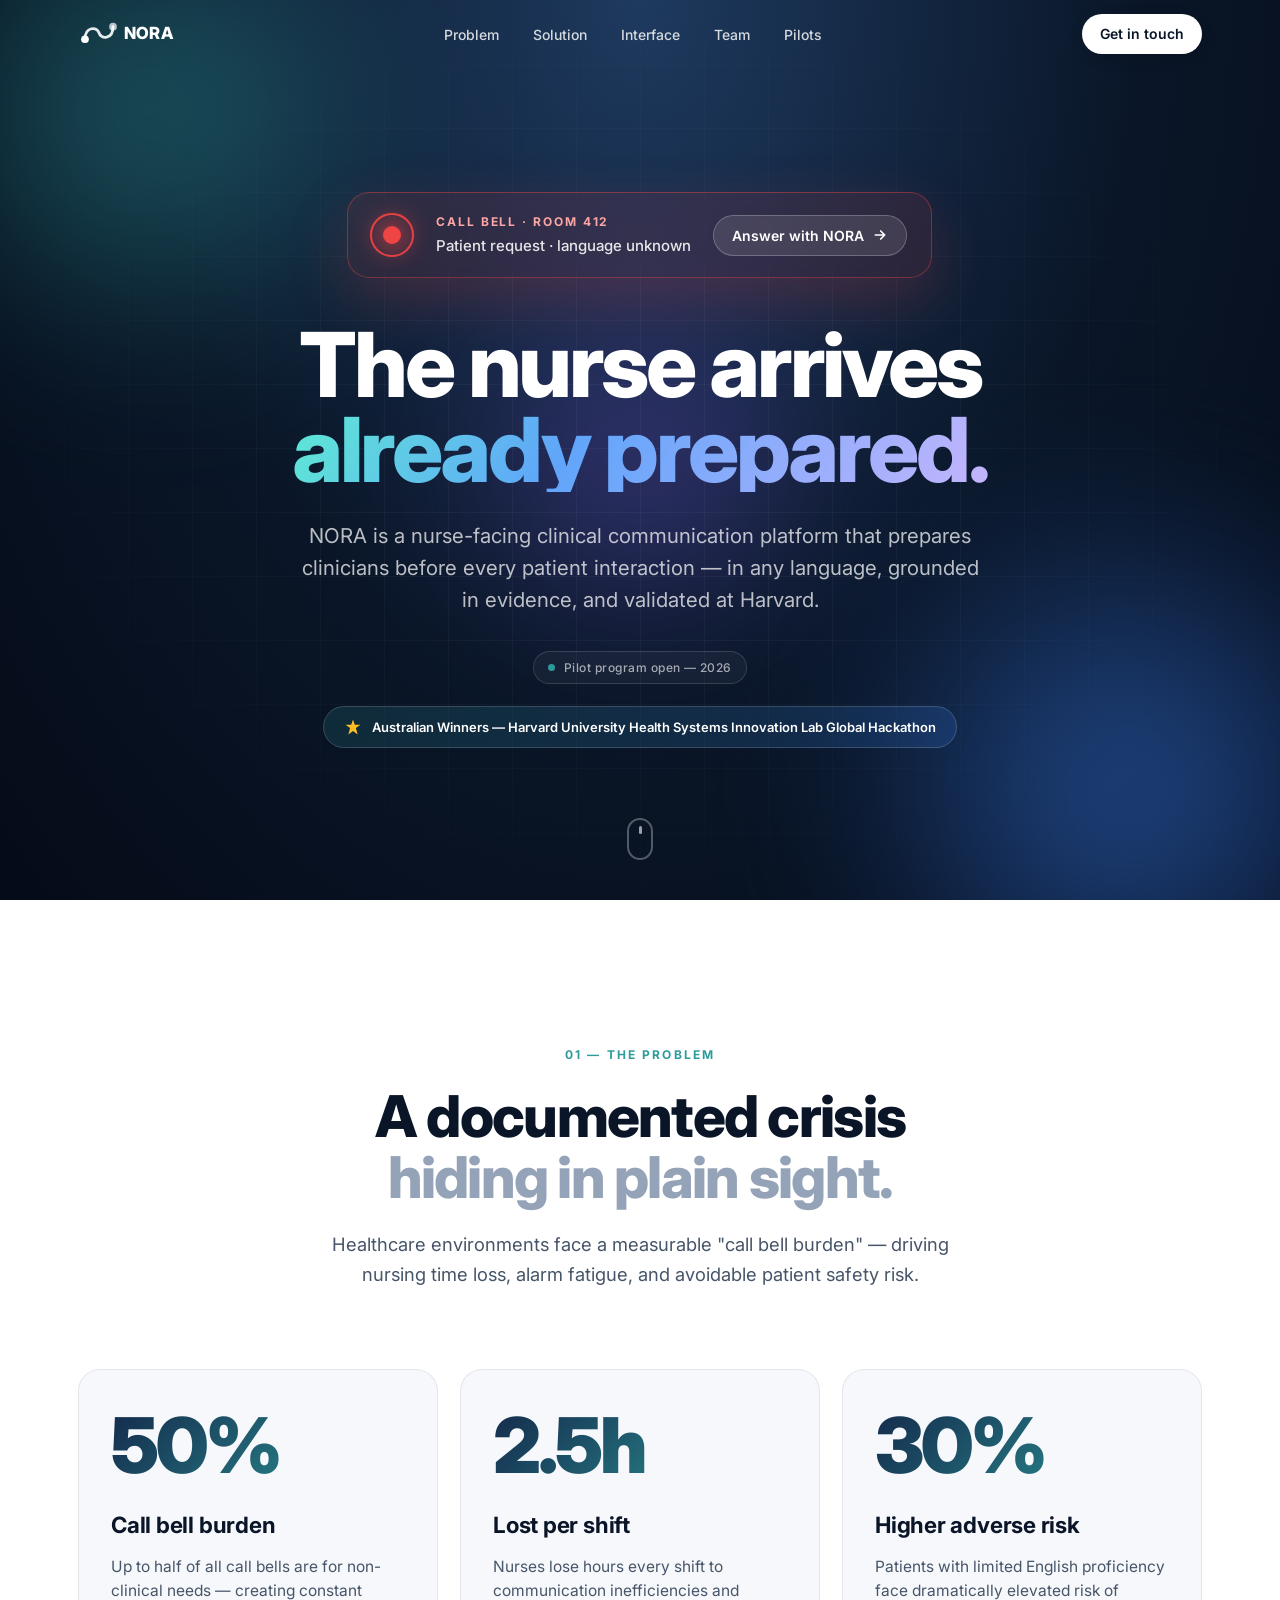
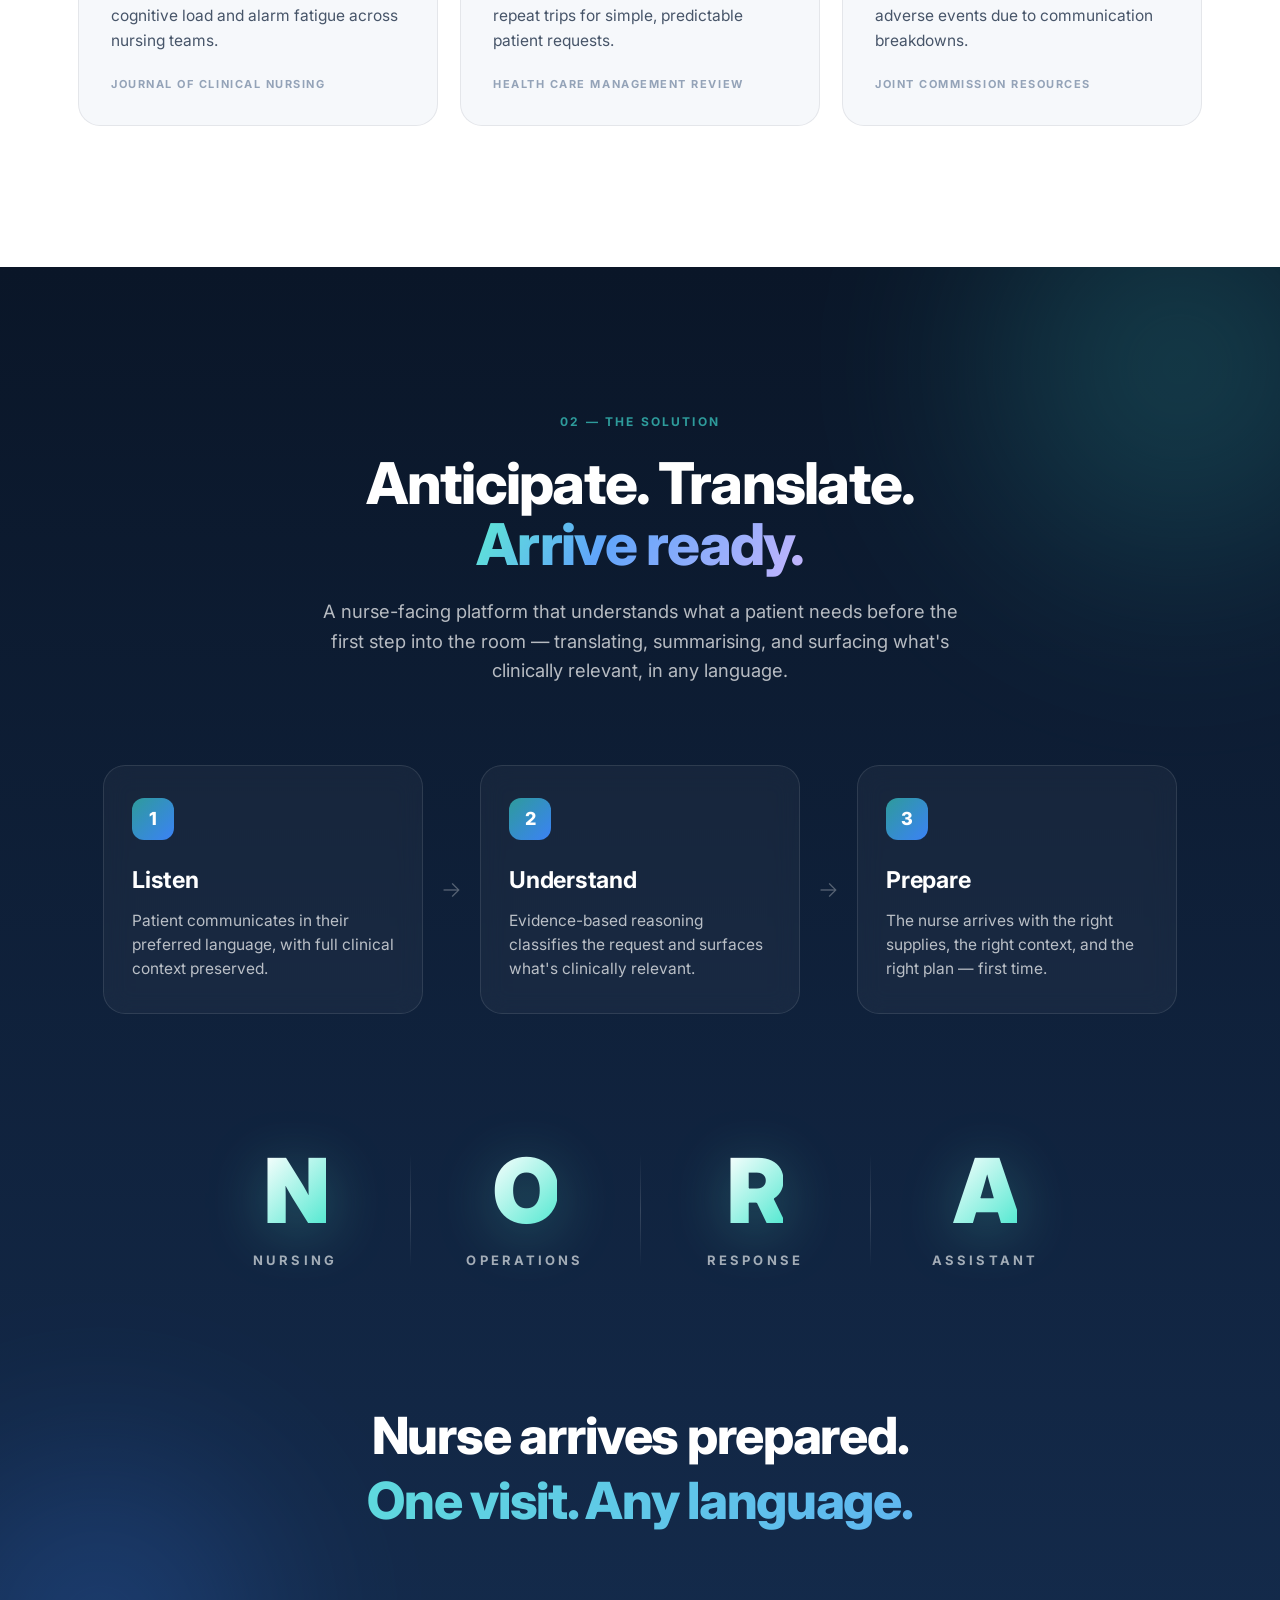
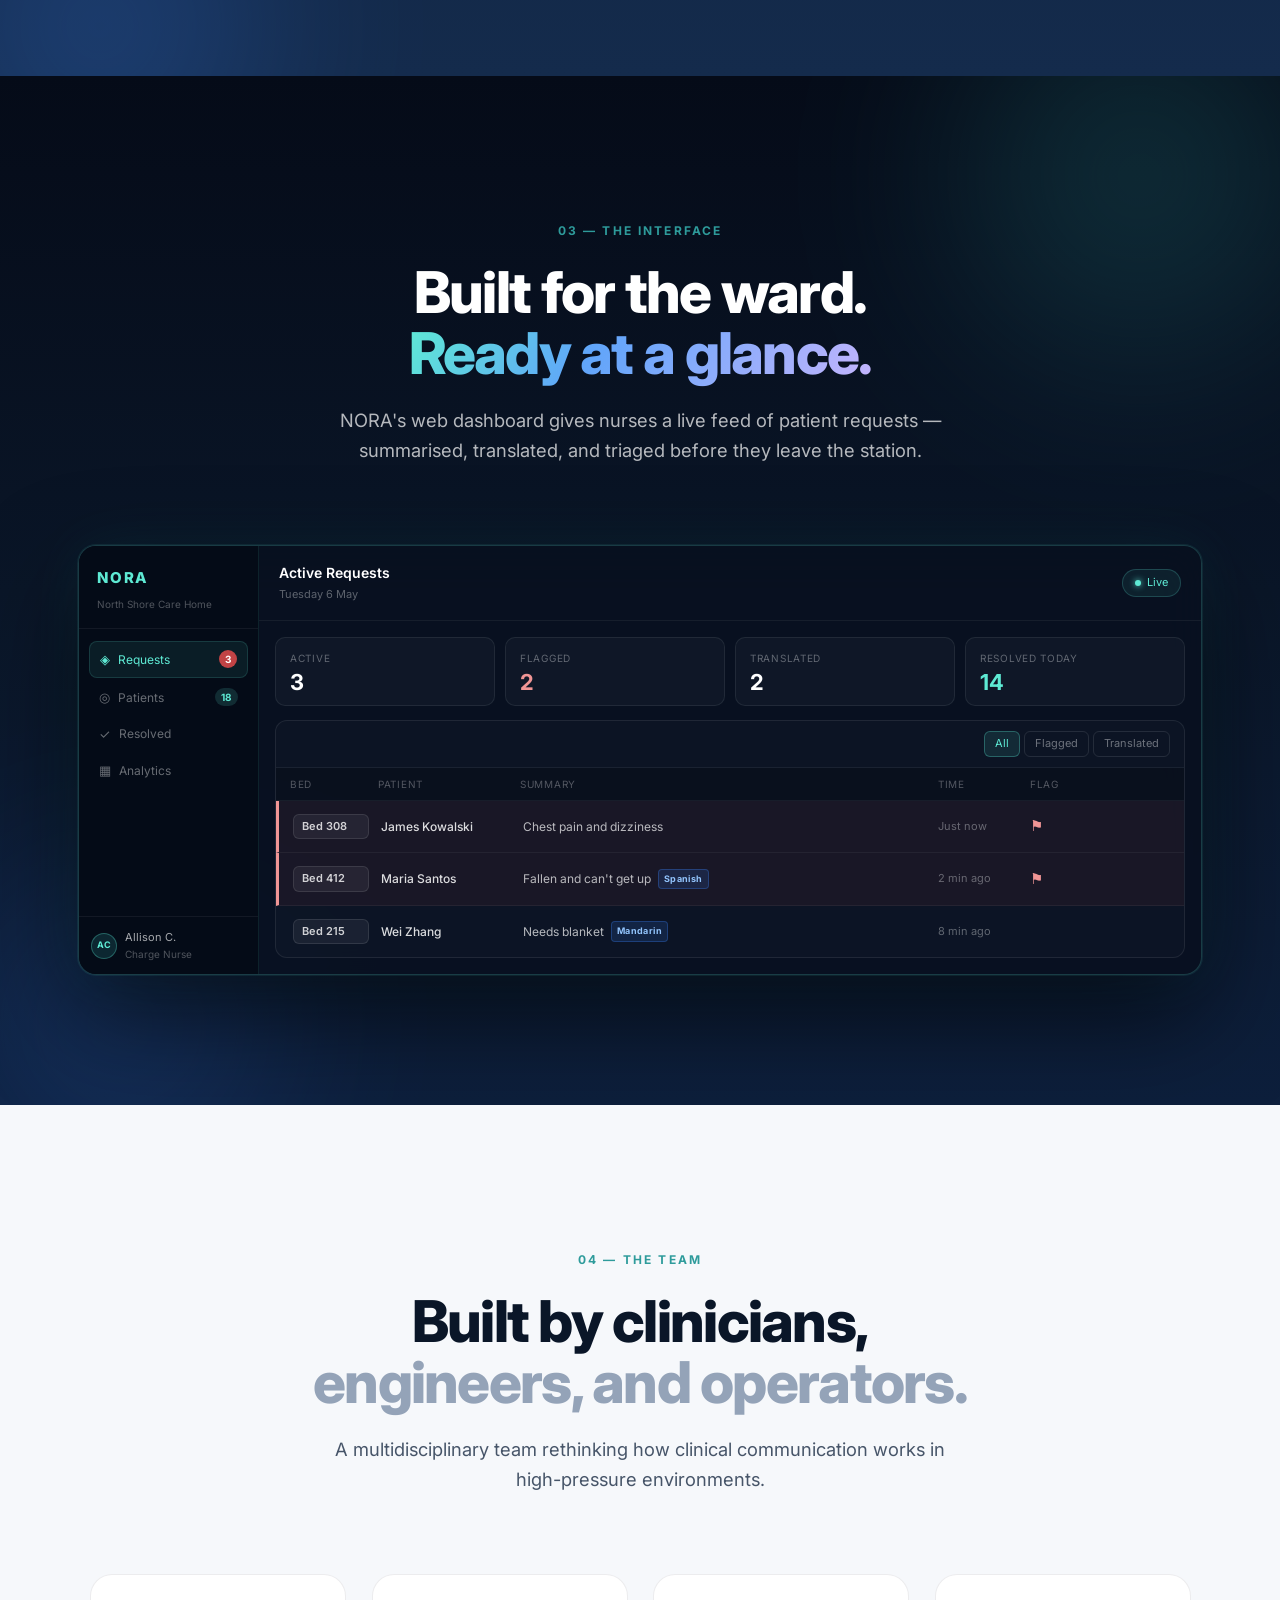
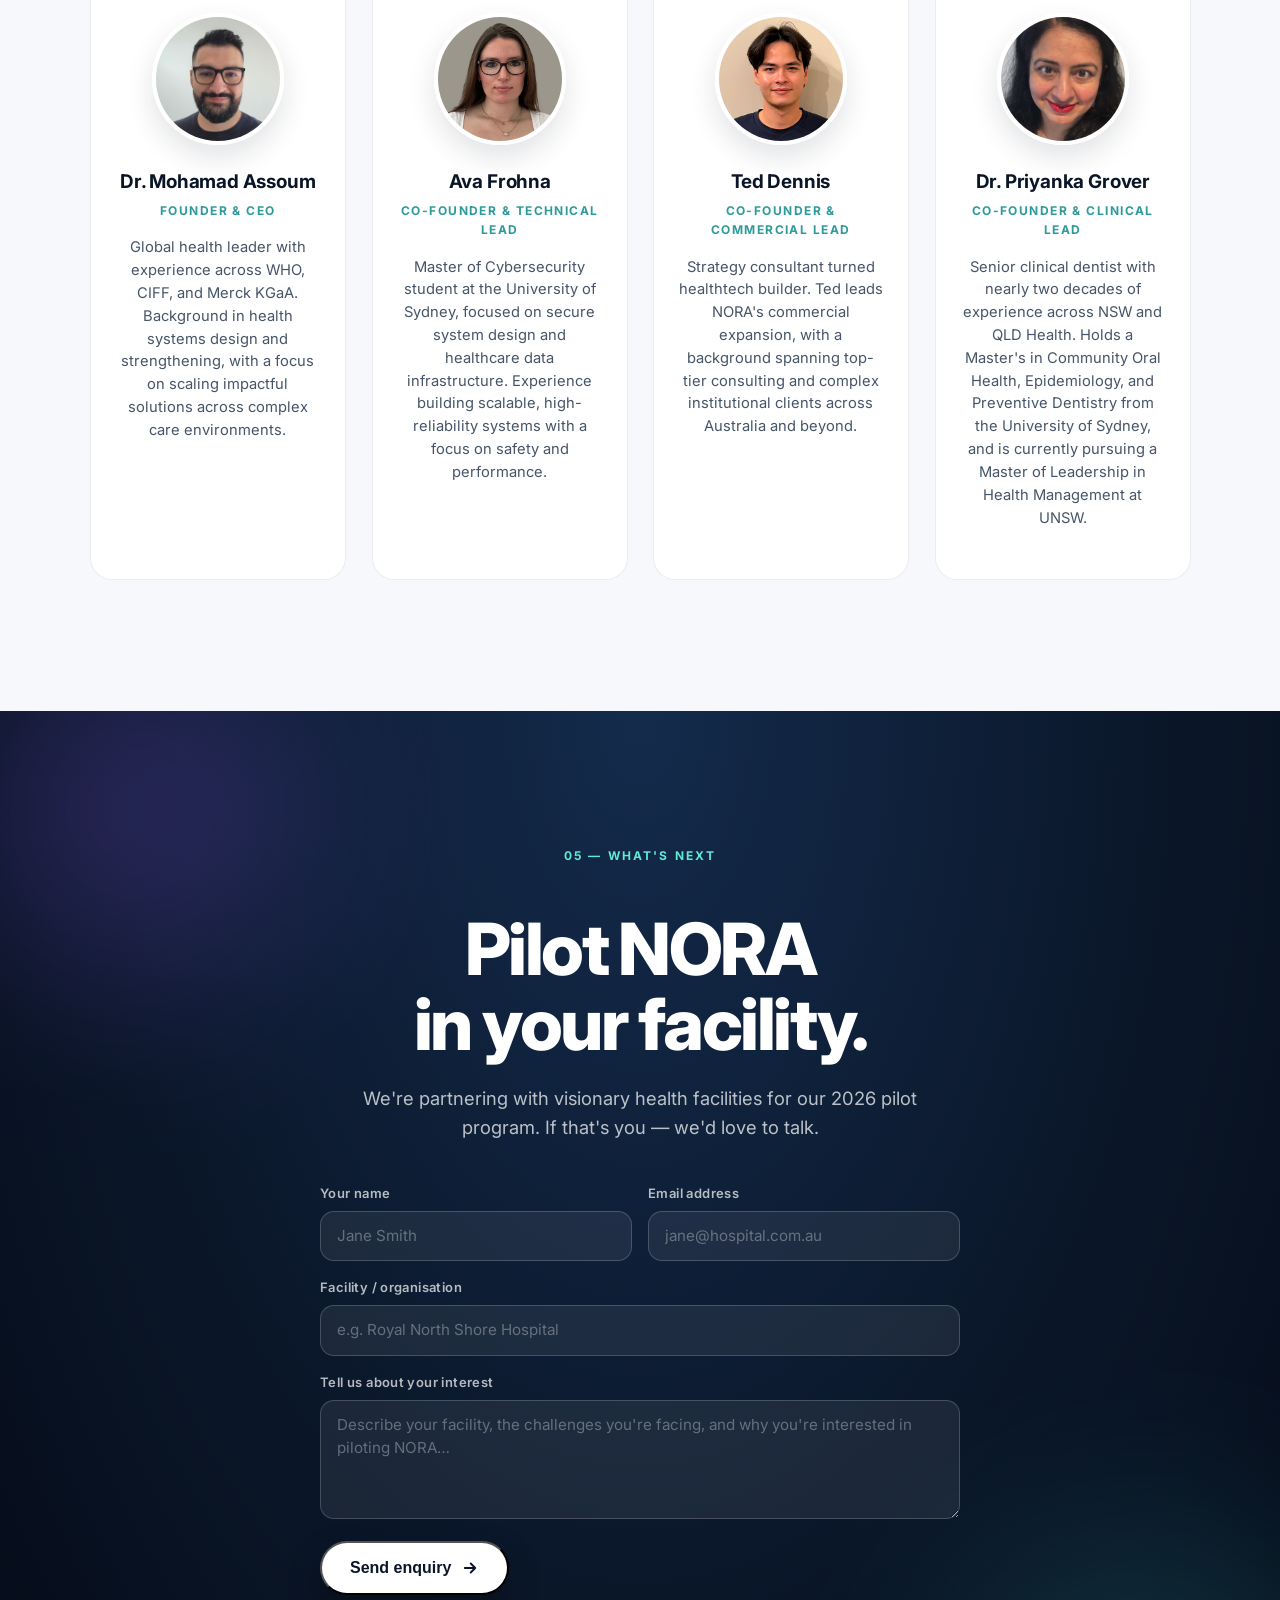
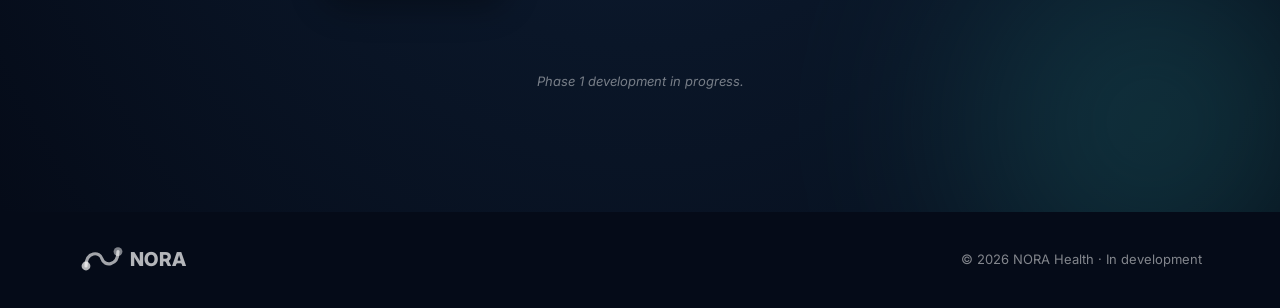
==== commit 224808e3: "form with form spree correct link" ====
--- a/index.html
+++ b/index.html
@@ -329,7 +329,7 @@
             <h2 class="contact-title">Pilot NORA<br>in your facility.</h2>
             <p class="contact-sub">We're partnering with visionary health facilities for our 2026 pilot program. If that's you — we'd love to talk.</p>
 
-            <div class="pilot-form-wrap">
+            <form class="pilot-form-wrap" id="pilot-form" action="https://formspree.io/f/xzdoqjgd" method="POST" novalidate>
                 <div class="pilot-row">
                     <div class="pilot-field">
                         <label for="pilot-name">Your name</label>
@@ -348,14 +348,14 @@
                     <label for="pilot-message">Tell us about your interest</label>
                     <textarea id="pilot-message" rows="4" placeholder="Describe your facility, the challenges you're facing, and why you're interested in piloting NORA…"></textarea>
                 </div>
-                <button class="cta-button pilot-submit" type="button" id="pilot-send">
+                <button class="cta-button pilot-submit" type="submit" id="pilot-send">
                     <span>Send enquiry</span>
                     <svg viewBox="0 0 24 24" width="18" height="18" aria-hidden="true">
                         <path fill="none" stroke="currentColor" stroke-width="2.5" stroke-linecap="round" stroke-linejoin="round" d="M5 12h14M13 6l6 6-6 6"/>
                     </svg>
                 </button>
                 <p class="pilot-success" id="pilot-success" aria-live="polite"></p>
-            </div>
+            </form>
 
             <p class="status-tag-light">Phase 1 development in progress.</p>
         </div>
@@ -447,32 +447,43 @@
         });
     }
 
-
     // Pilot enquiry form
-    document.getElementById('pilot-send').addEventListener('click', () => {
-        const name     = document.getElementById('pilot-name').value.trim();
-        const email    = document.getElementById('pilot-email').value.trim();
-        const facility = document.getElementById('pilot-facility').value.trim();
-        const message  = document.getElementById('pilot-message').value.trim();
-        const success  = document.getElementById('pilot-success');
-
-        if (!name || !email || !message) {
-            success.textContent = 'Please fill in your name, email, and message.';
-            success.style.color = '#fca5a5';
-            return;
+    const pilotForm = document.getElementById('pilot-form');
+    const pilotBtn  = document.getElementById('pilot-send');
+    const pilotStatus = document.getElementById('pilot-success');
+
+    pilotForm.addEventListener('submit', async (e) => {
+        e.preventDefault();
+        pilotBtn.disabled = true;
+        pilotBtn.querySelector('span').textContent = 'Sending…';
+        pilotStatus.textContent = '';
+        pilotStatus.style.color = '';
+
+        try {
+            const res = await fetch(pilotForm.action, {
+                method: 'POST',
+                body: new FormData(pilotForm),
+                headers: { Accept: 'application/json' }
+            });
+
+            if (res.ok) {
+                pilotForm.reset();
+                pilotStatus.textContent = "Message sent — we'll be in touch soon.";
+                pilotStatus.style.color = '#5eead4';
+                pilotBtn.querySelector('span').textContent = 'Send enquiry';
+            } else {
+                const data = await res.json();
+                throw new Error(data?.errors?.[0]?.message || 'Something went wrong.');
+            }
+        } catch (err) {
+            pilotStatus.textContent = err.message || 'Failed to send. Please email us at hello@norahealth.au';
+            pilotStatus.style.color = '#fca5a5';
+            pilotBtn.querySelector('span').textContent = 'Send enquiry';
         }
 
-        const subject = encodeURIComponent('NORA Pilot Enquiry' + (facility ? ' — ' + facility : ''));
-        const body = encodeURIComponent(
-            'Name: ' + name + '\n' +
-            'Email: ' + email + '\n' +
-            'Facility: ' + (facility || 'Not provided') + '\n\n' +
-            message
-        );
-        window.location.href = 'mailto:hello@norahealth.au?subject=' + subject + '&body=' + body;
-        success.textContent = '✓ Opening your email client…';
-        success.style.color = '#5eead4';
+        pilotBtn.disabled = false;
     });
+
     // Card tilt
     document.querySelectorAll('[data-tilt]').forEach(card => {
         if (window.matchMedia('(prefers-reduced-motion: reduce)').matches) return;
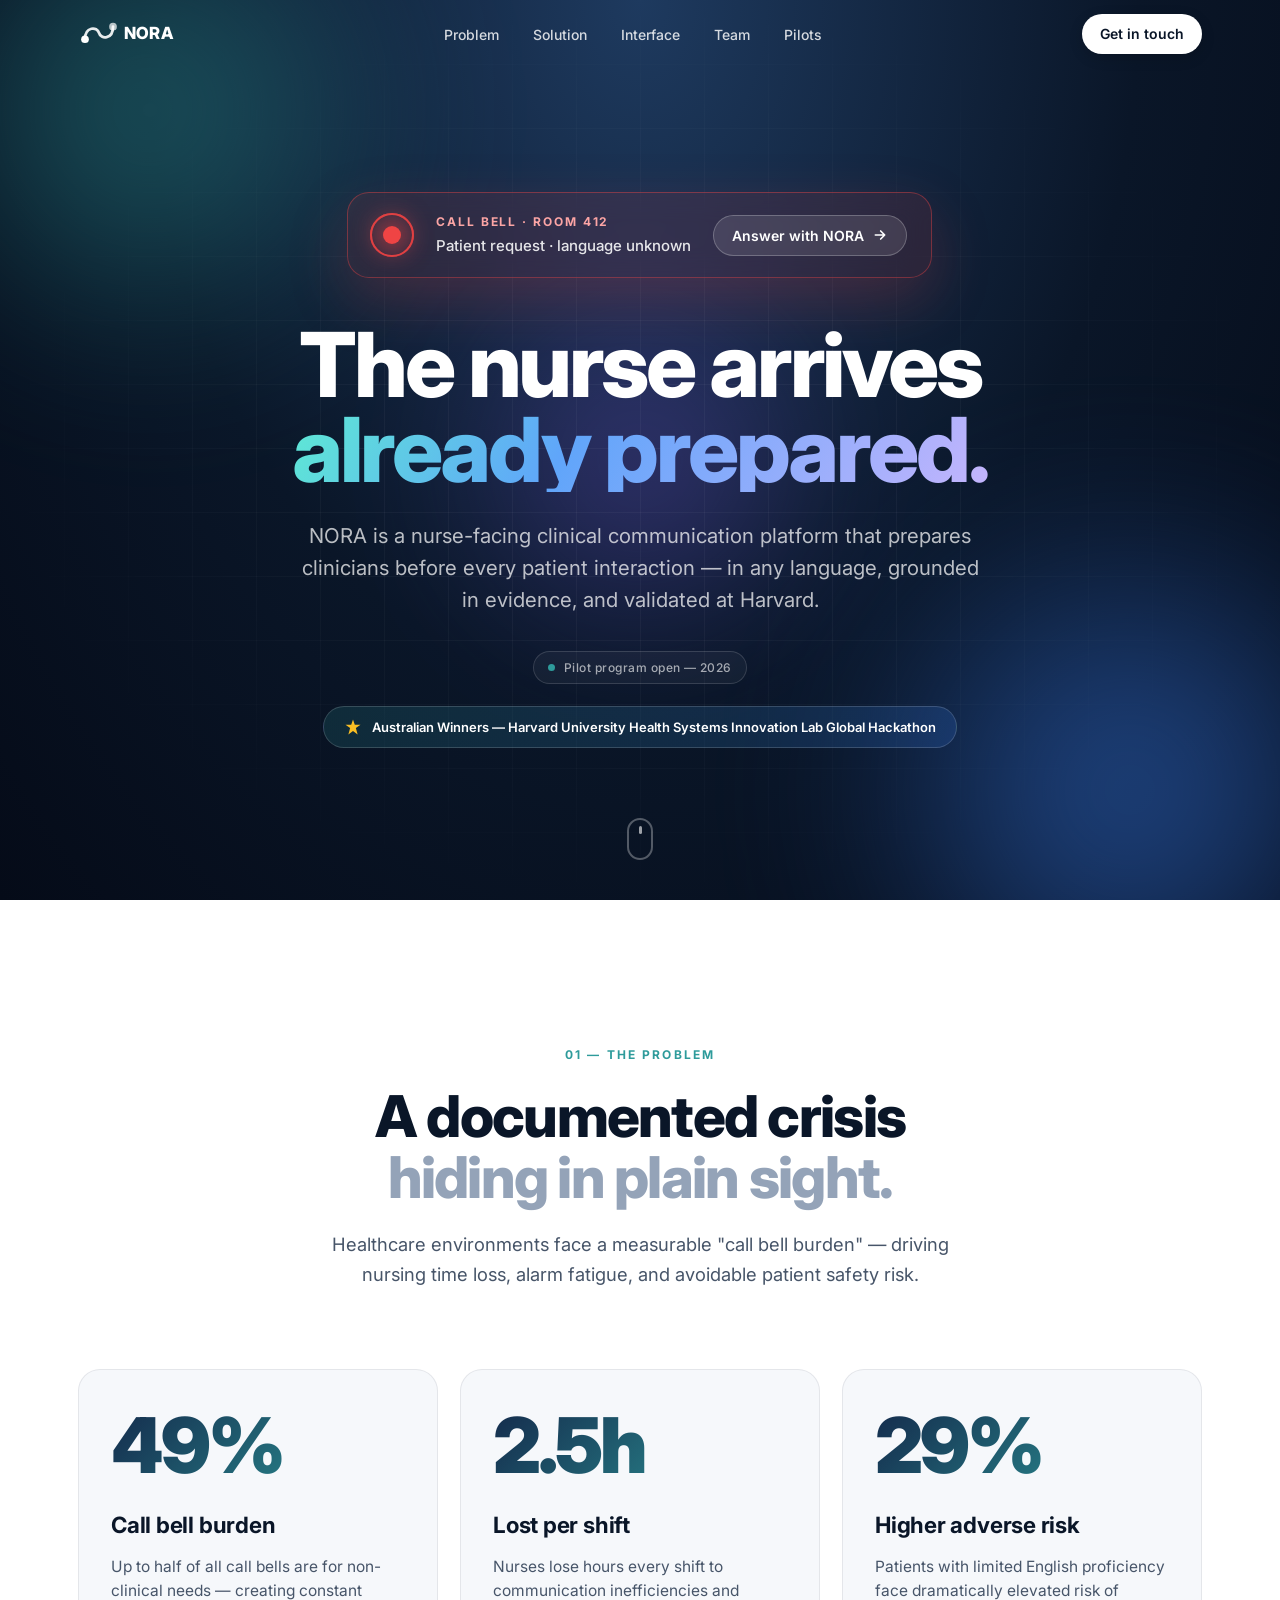
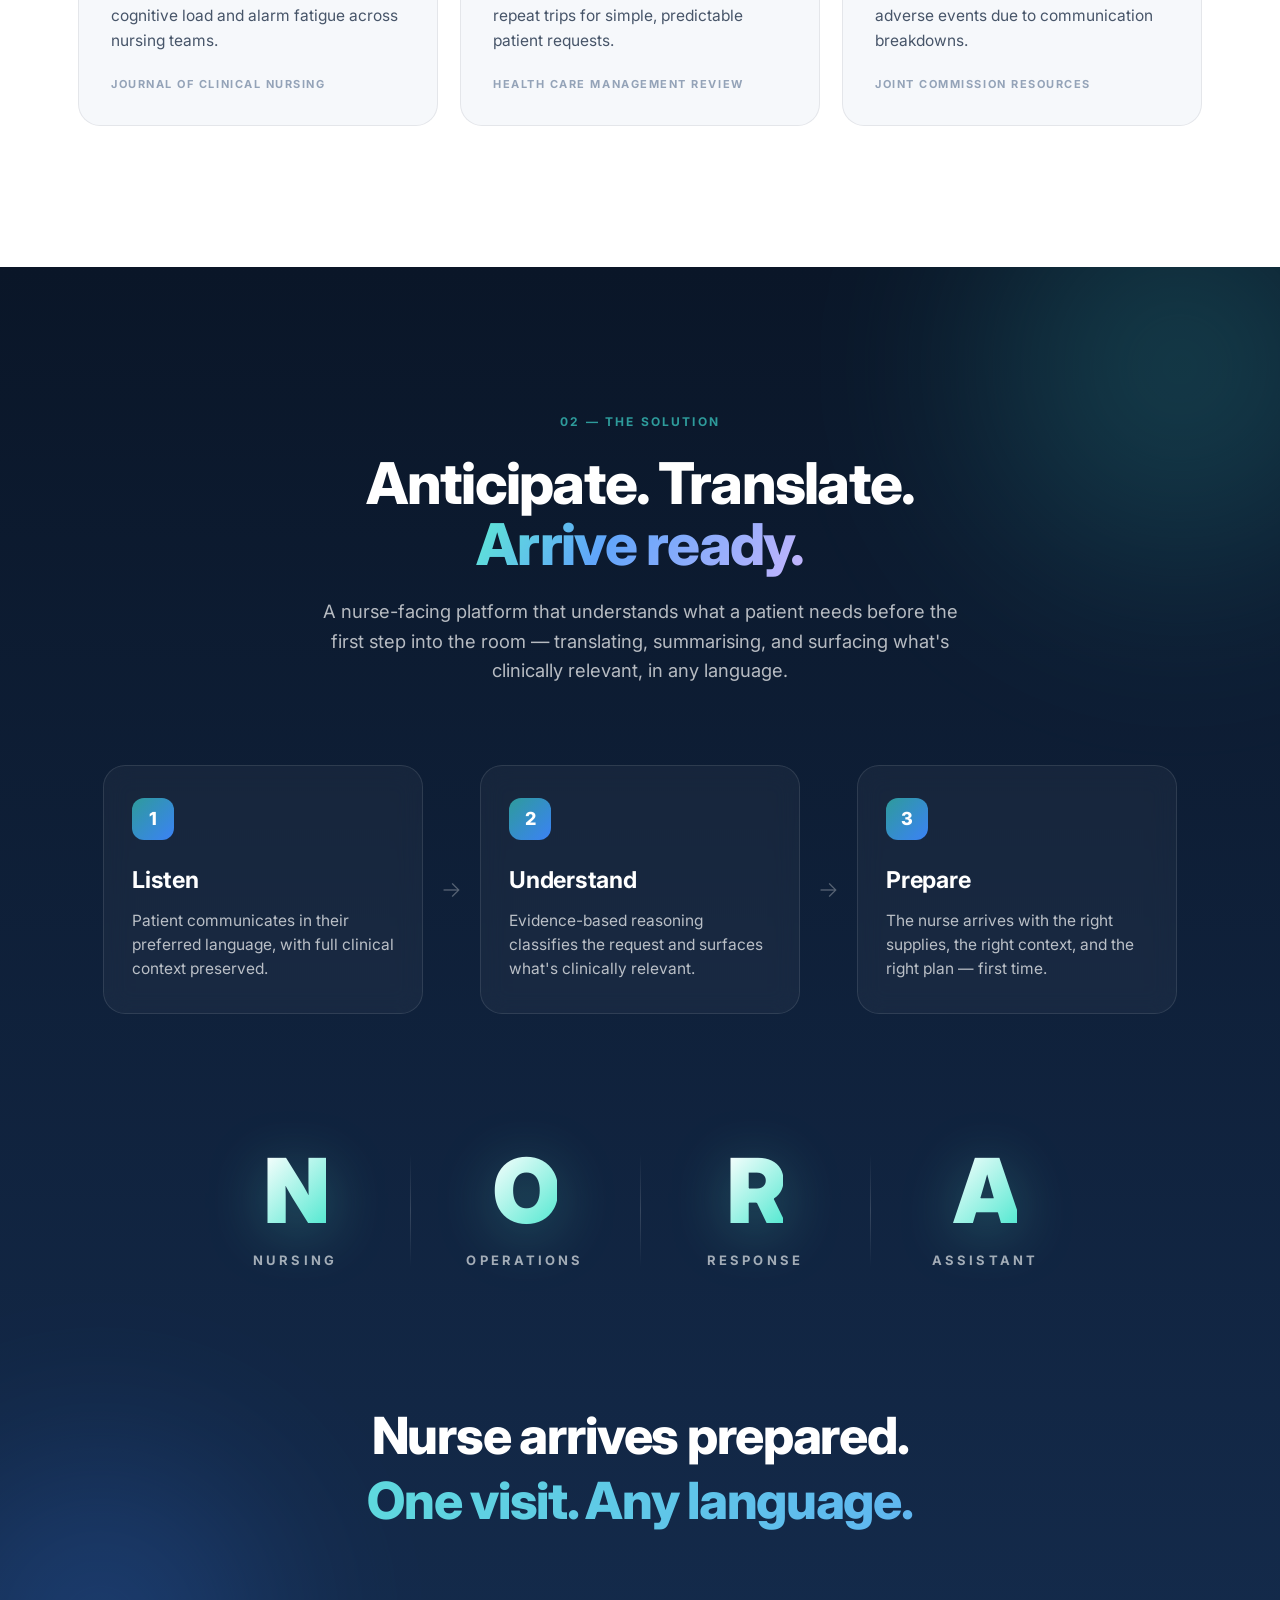
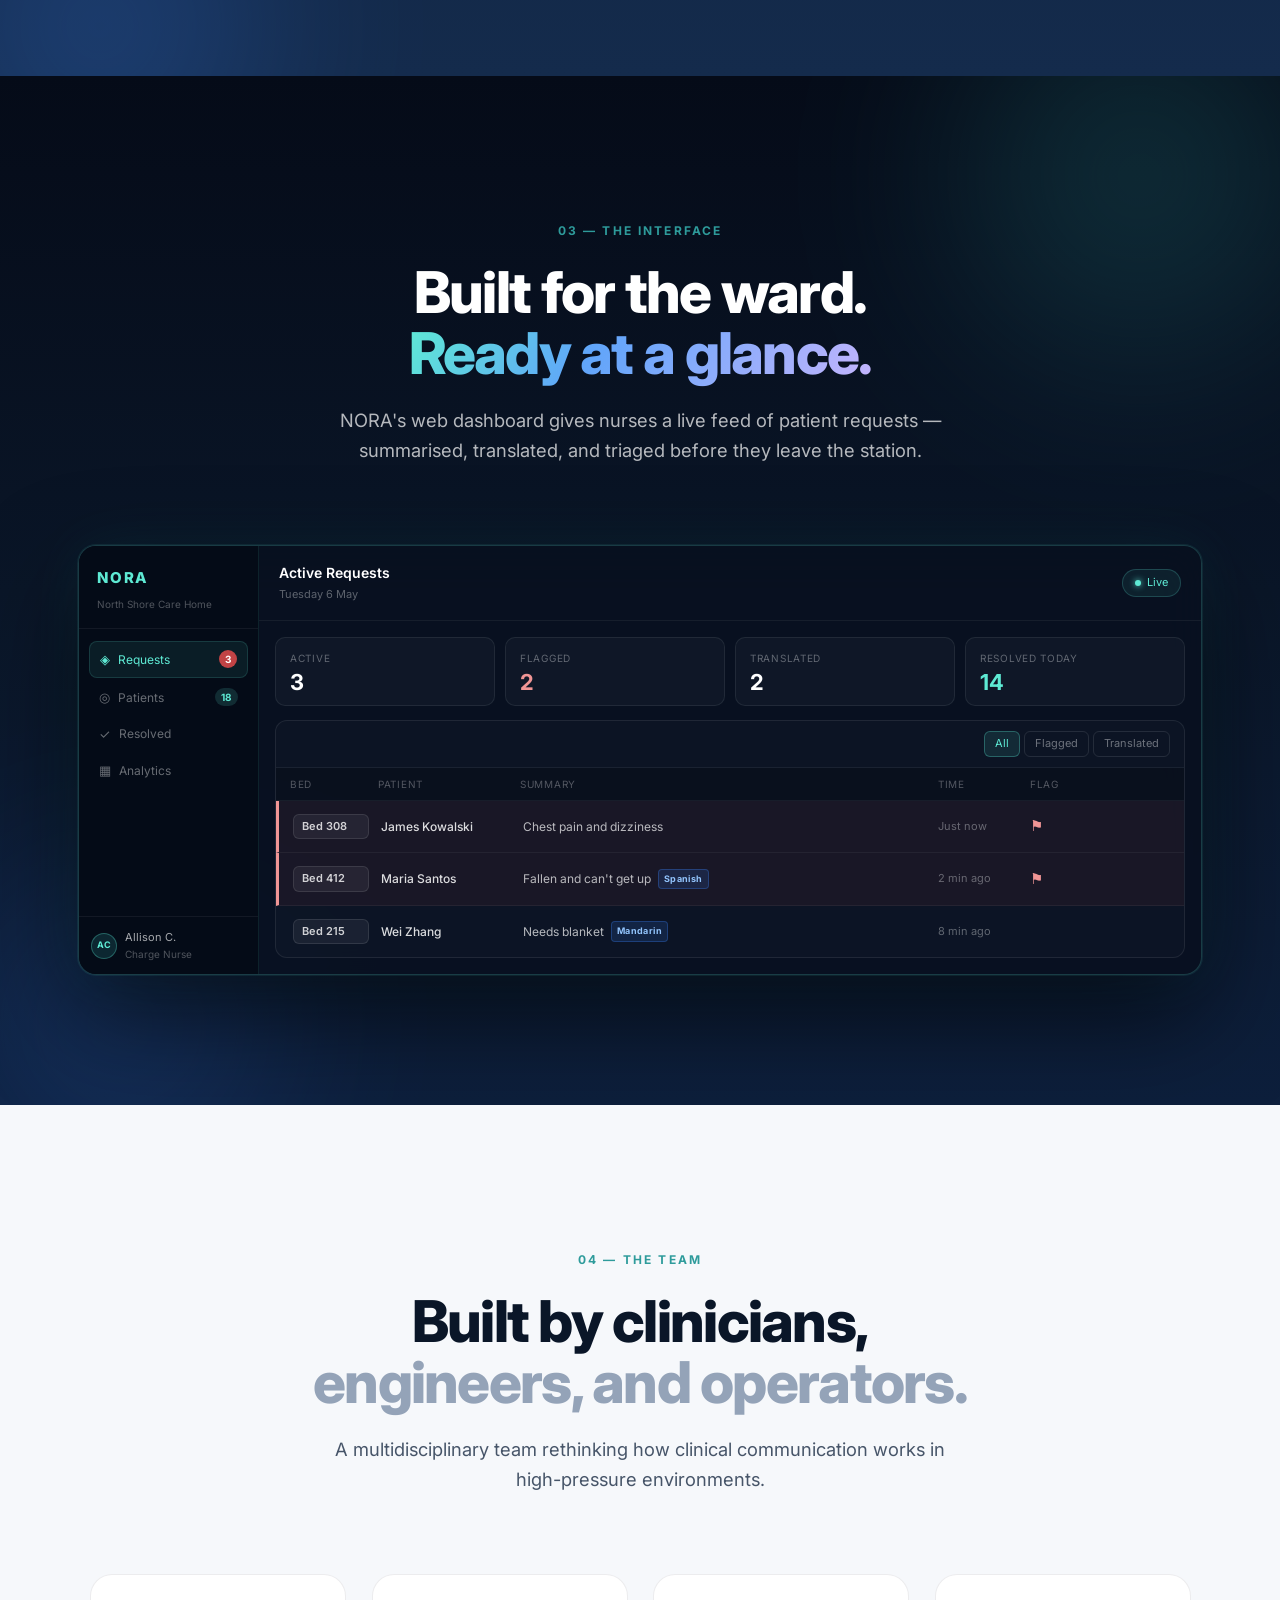
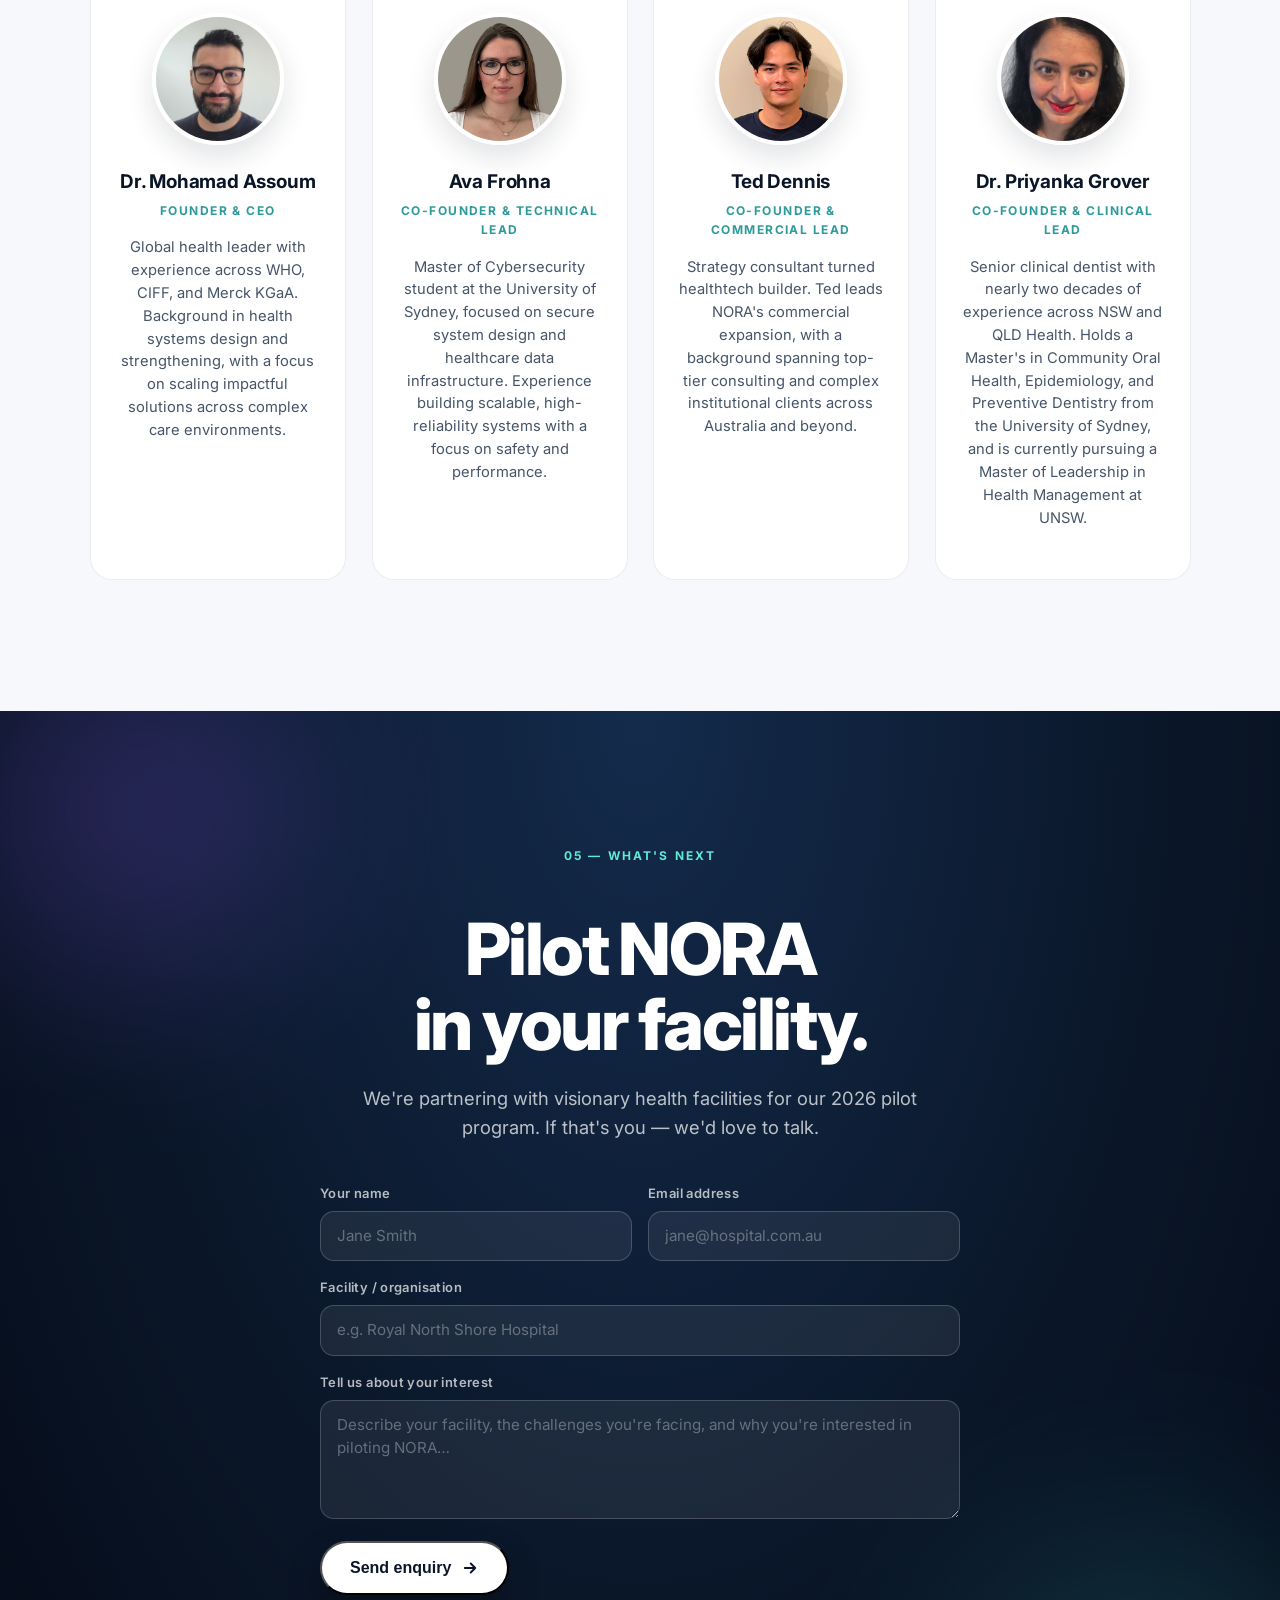
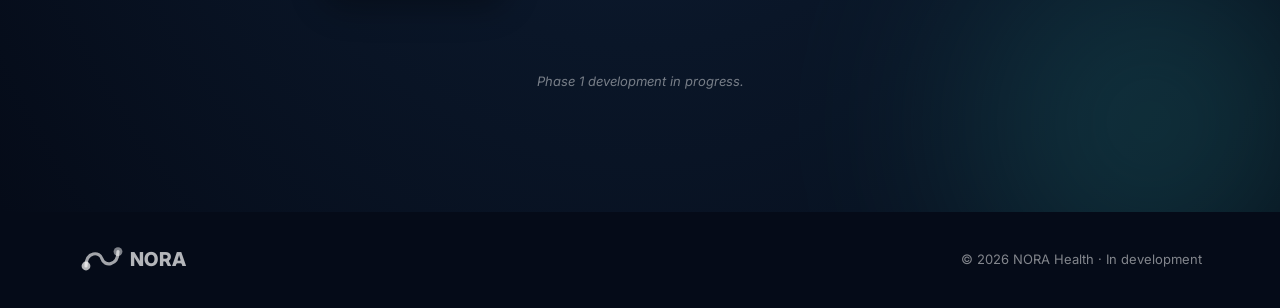
==== commit 61399cdd: "fixing bad request error with form spree" ====
--- a/index.html
+++ b/index.html
@@ -333,20 +333,20 @@
                 <div class="pilot-row">
                     <div class="pilot-field">
                         <label for="pilot-name">Your name</label>
-                        <input type="text" id="pilot-name" placeholder="Jane Smith" autocomplete="name">
+                        <input type="text" id="pilot-name" name="name" placeholder="Jane Smith" autocomplete="name">
                     </div>
                     <div class="pilot-field">
                         <label for="pilot-email">Email address</label>
-                        <input type="email" id="pilot-email" placeholder="jane@hospital.com.au" autocomplete="email">
+                        <input type="email" id="pilot-email" name="email" placeholder="jane@hospital.com.au" autocomplete="email">
                     </div>
                 </div>
                 <div class="pilot-field">
                     <label for="pilot-facility">Facility / organisation</label>
-                    <input type="text" id="pilot-facility" placeholder="e.g. Royal North Shore Hospital">
+                    <input type="text" id="pilot-facility" name="facility" placeholder="e.g. Royal North Shore Hospital">
                 </div>
                 <div class="pilot-field">
                     <label for="pilot-message">Tell us about your interest</label>
-                    <textarea id="pilot-message" rows="4" placeholder="Describe your facility, the challenges you're facing, and why you're interested in piloting NORA…"></textarea>
+                    <textarea id="pilot-message" name="message" rows="4" placeholder="Describe your facility, the challenges you're facing, and why you're interested in piloting NORA…"></textarea>
                 </div>
                 <button class="cta-button pilot-submit" type="submit" id="pilot-send">
                     <span>Send enquiry</span>
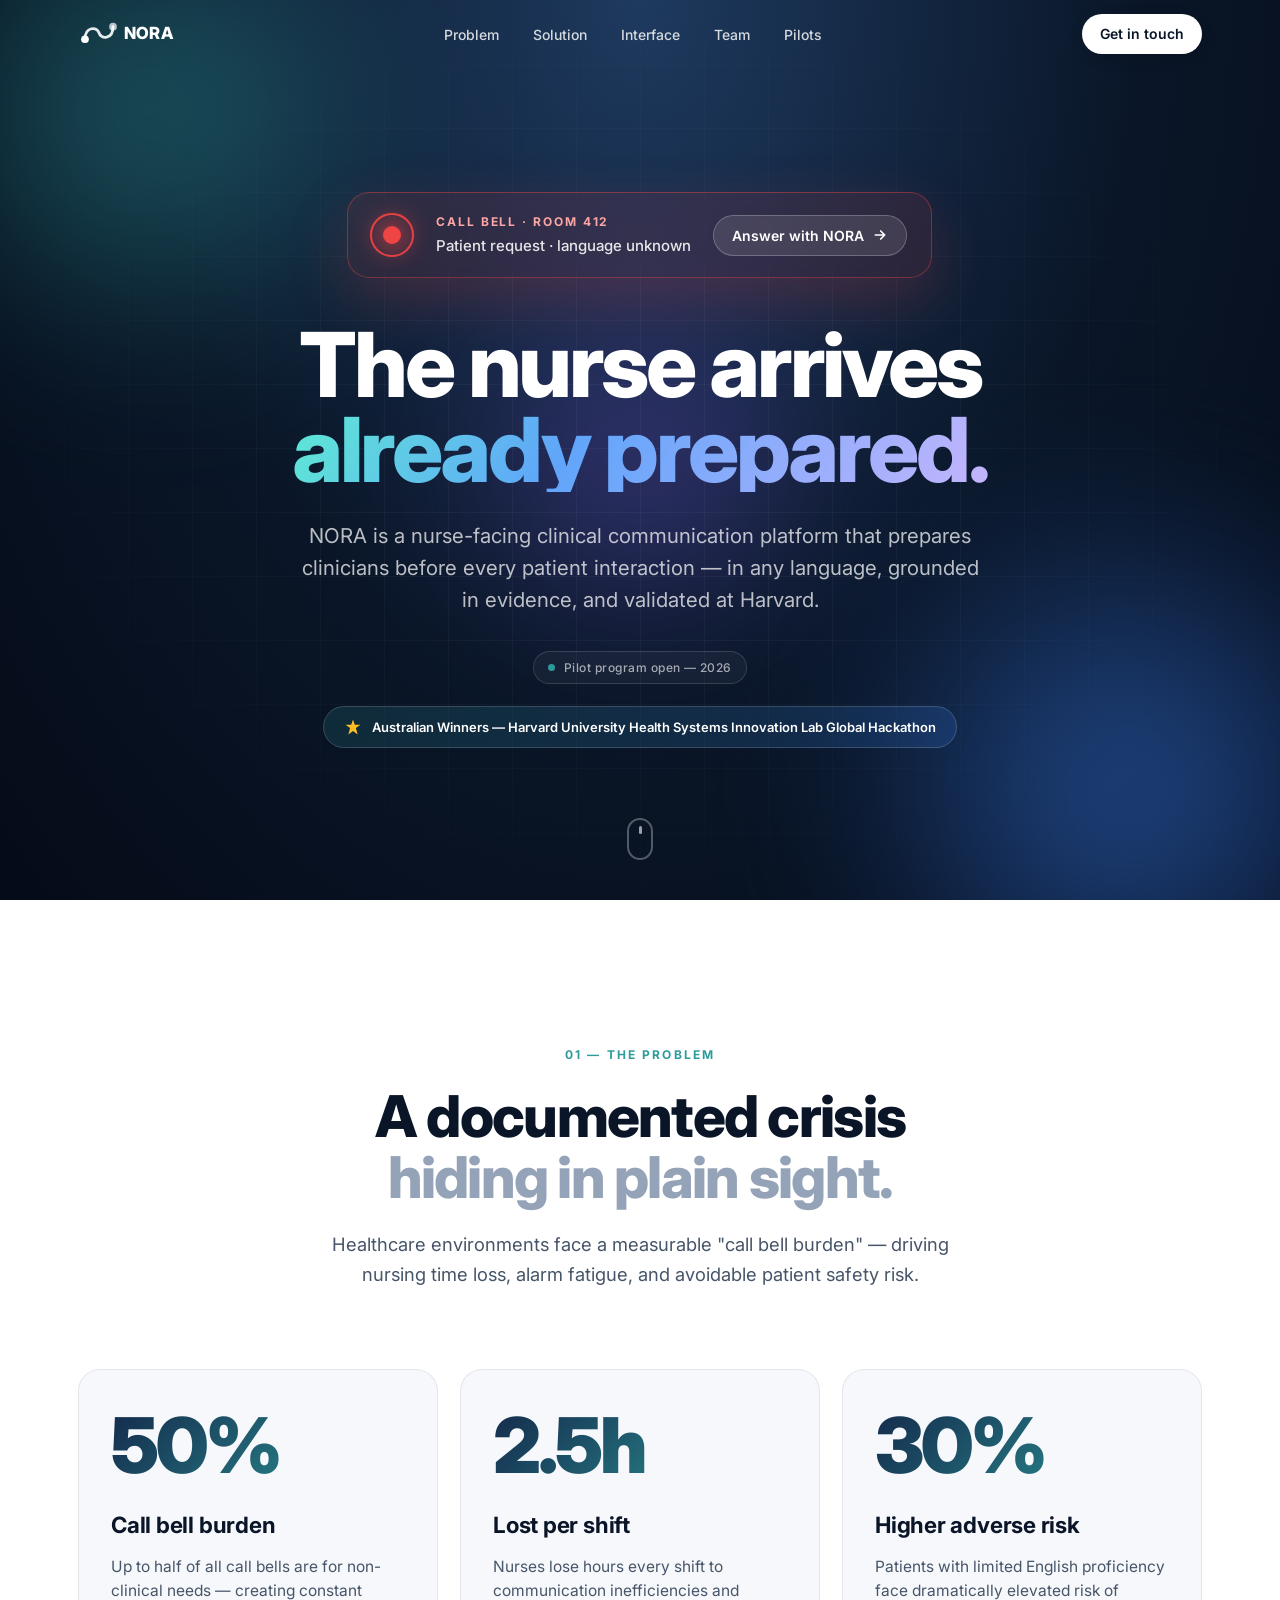
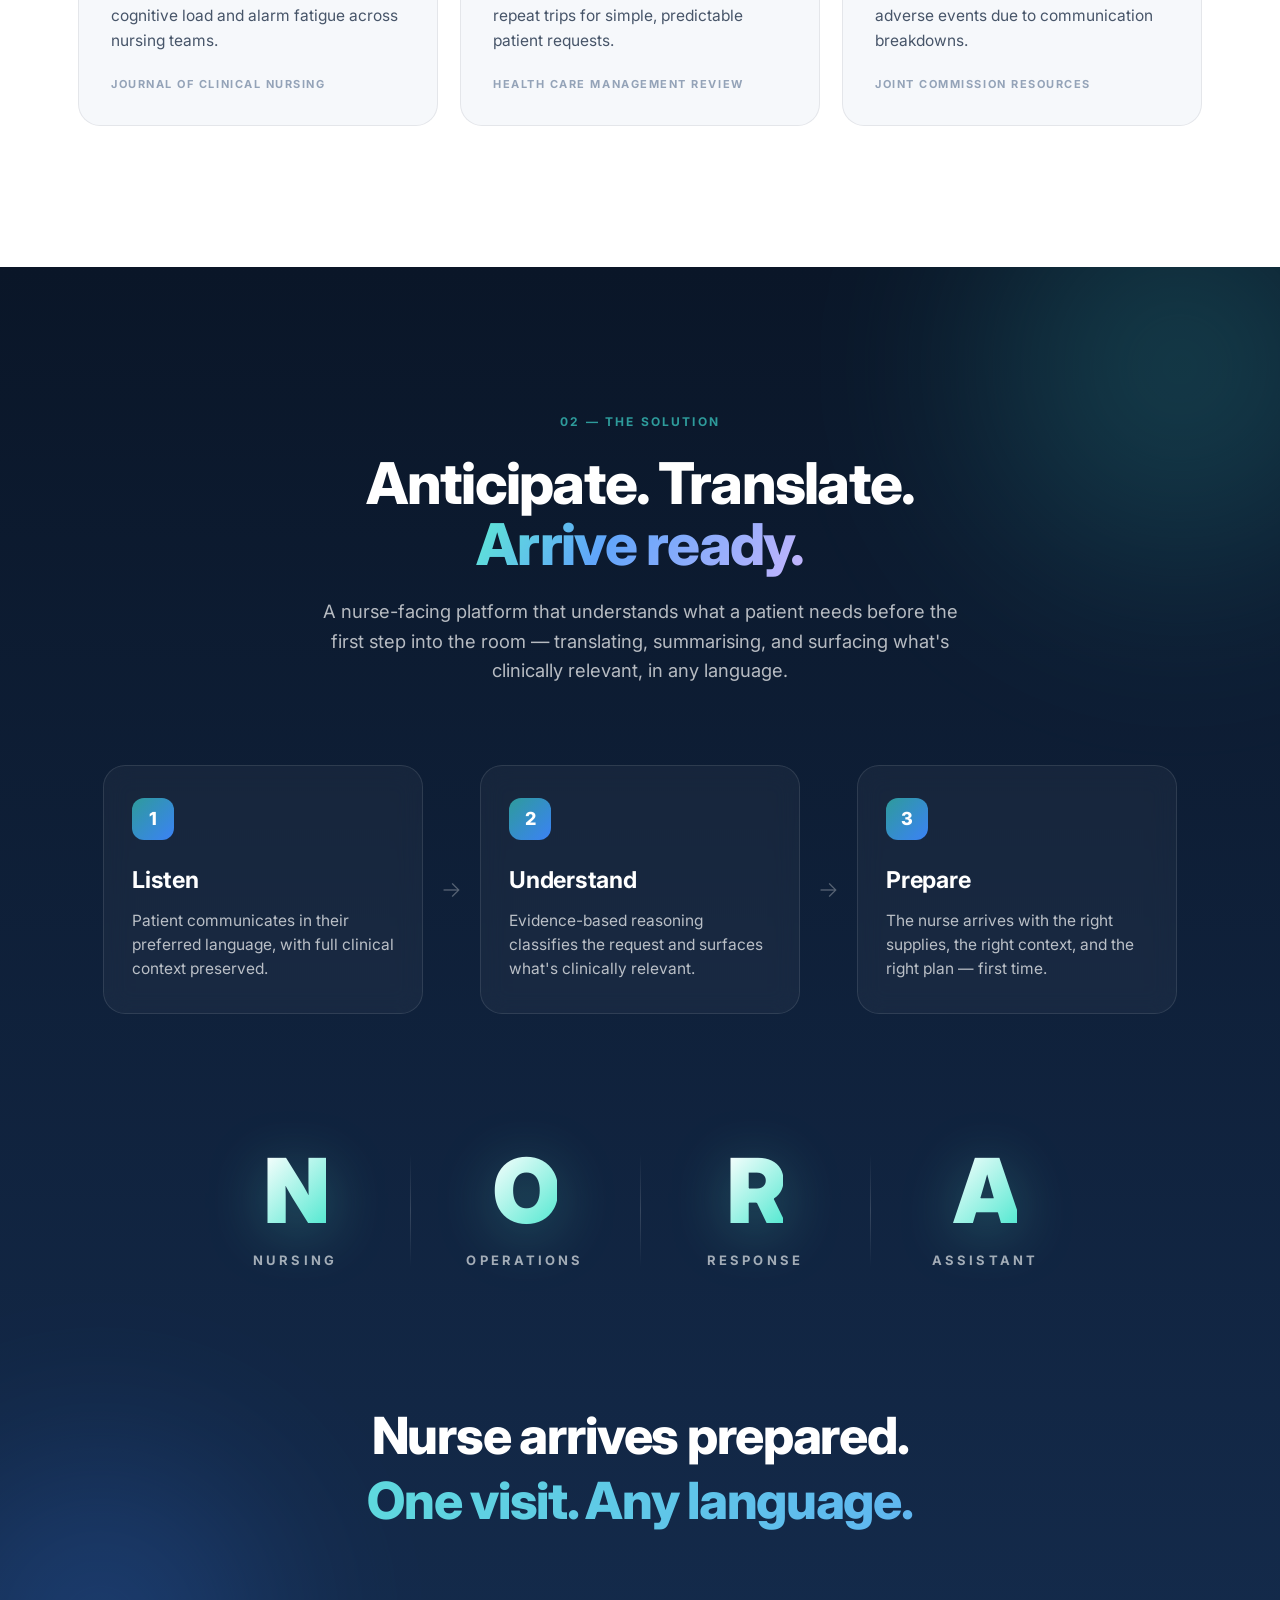
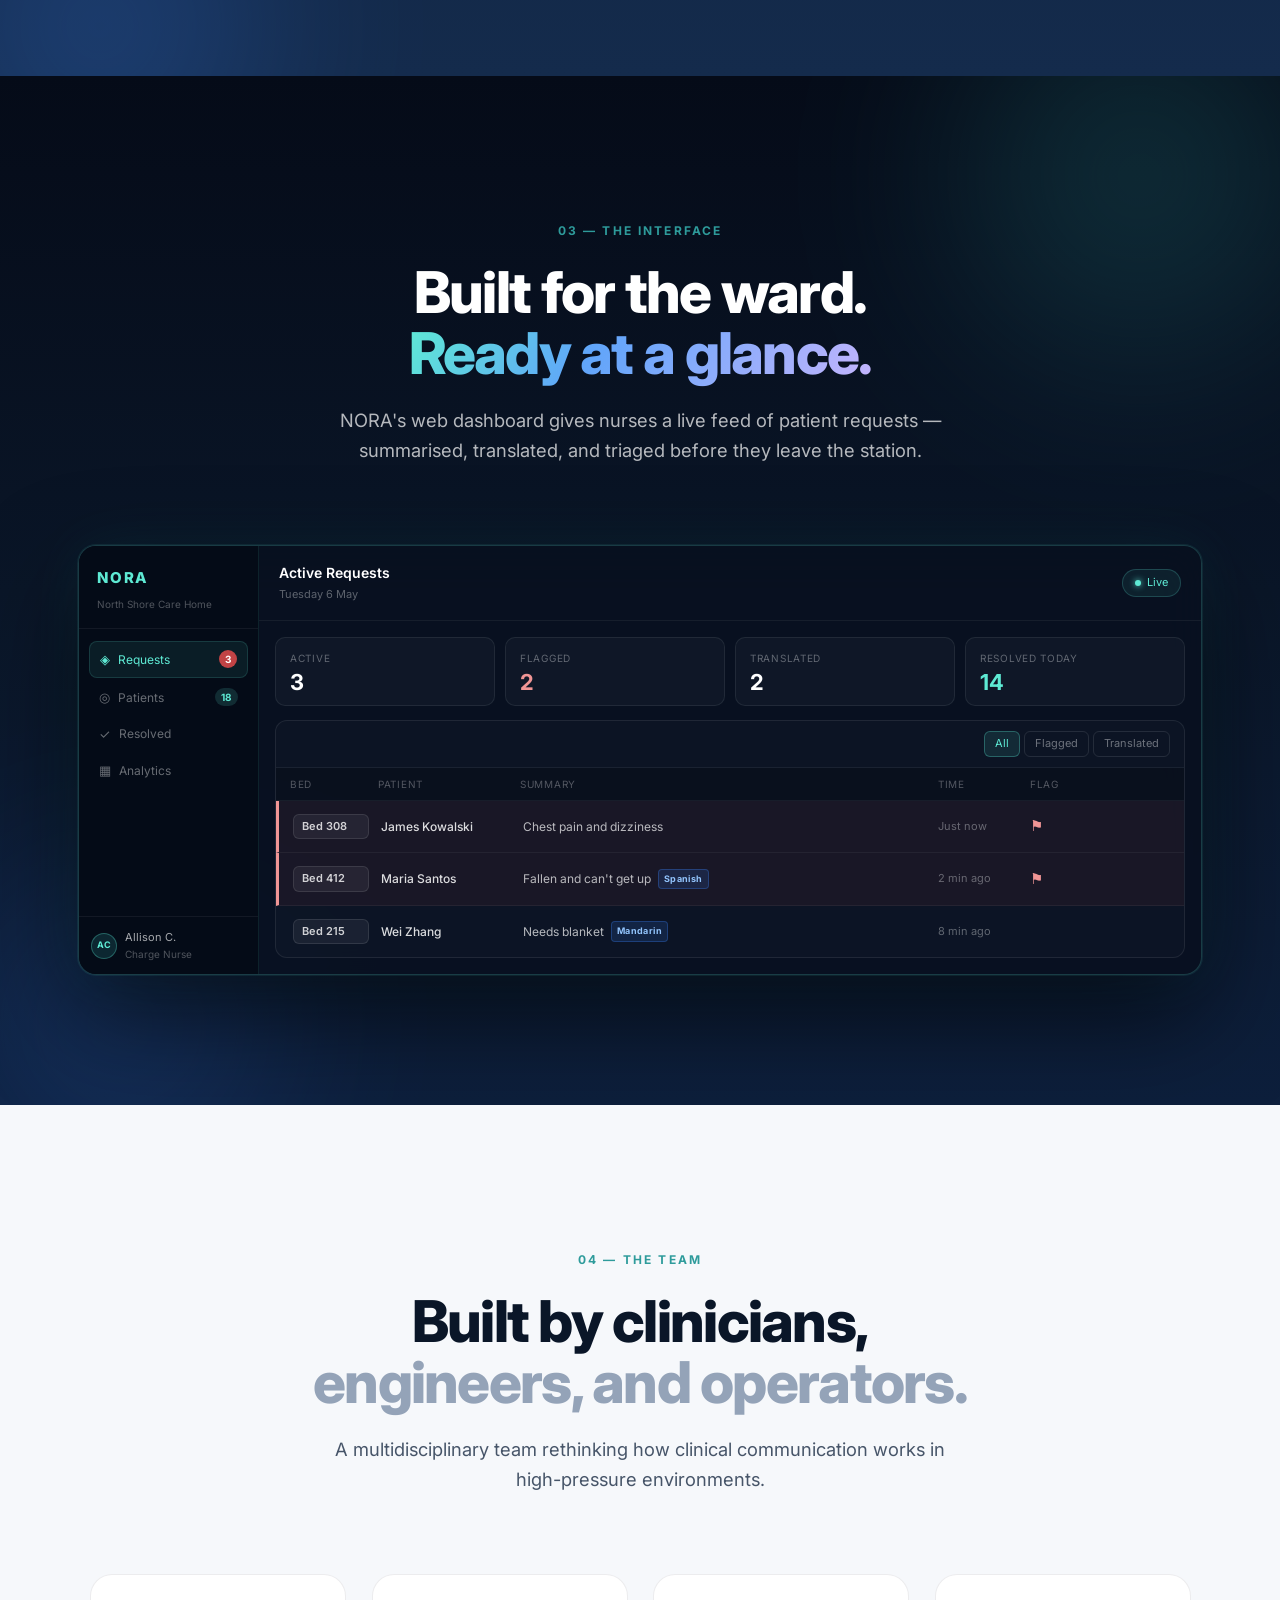
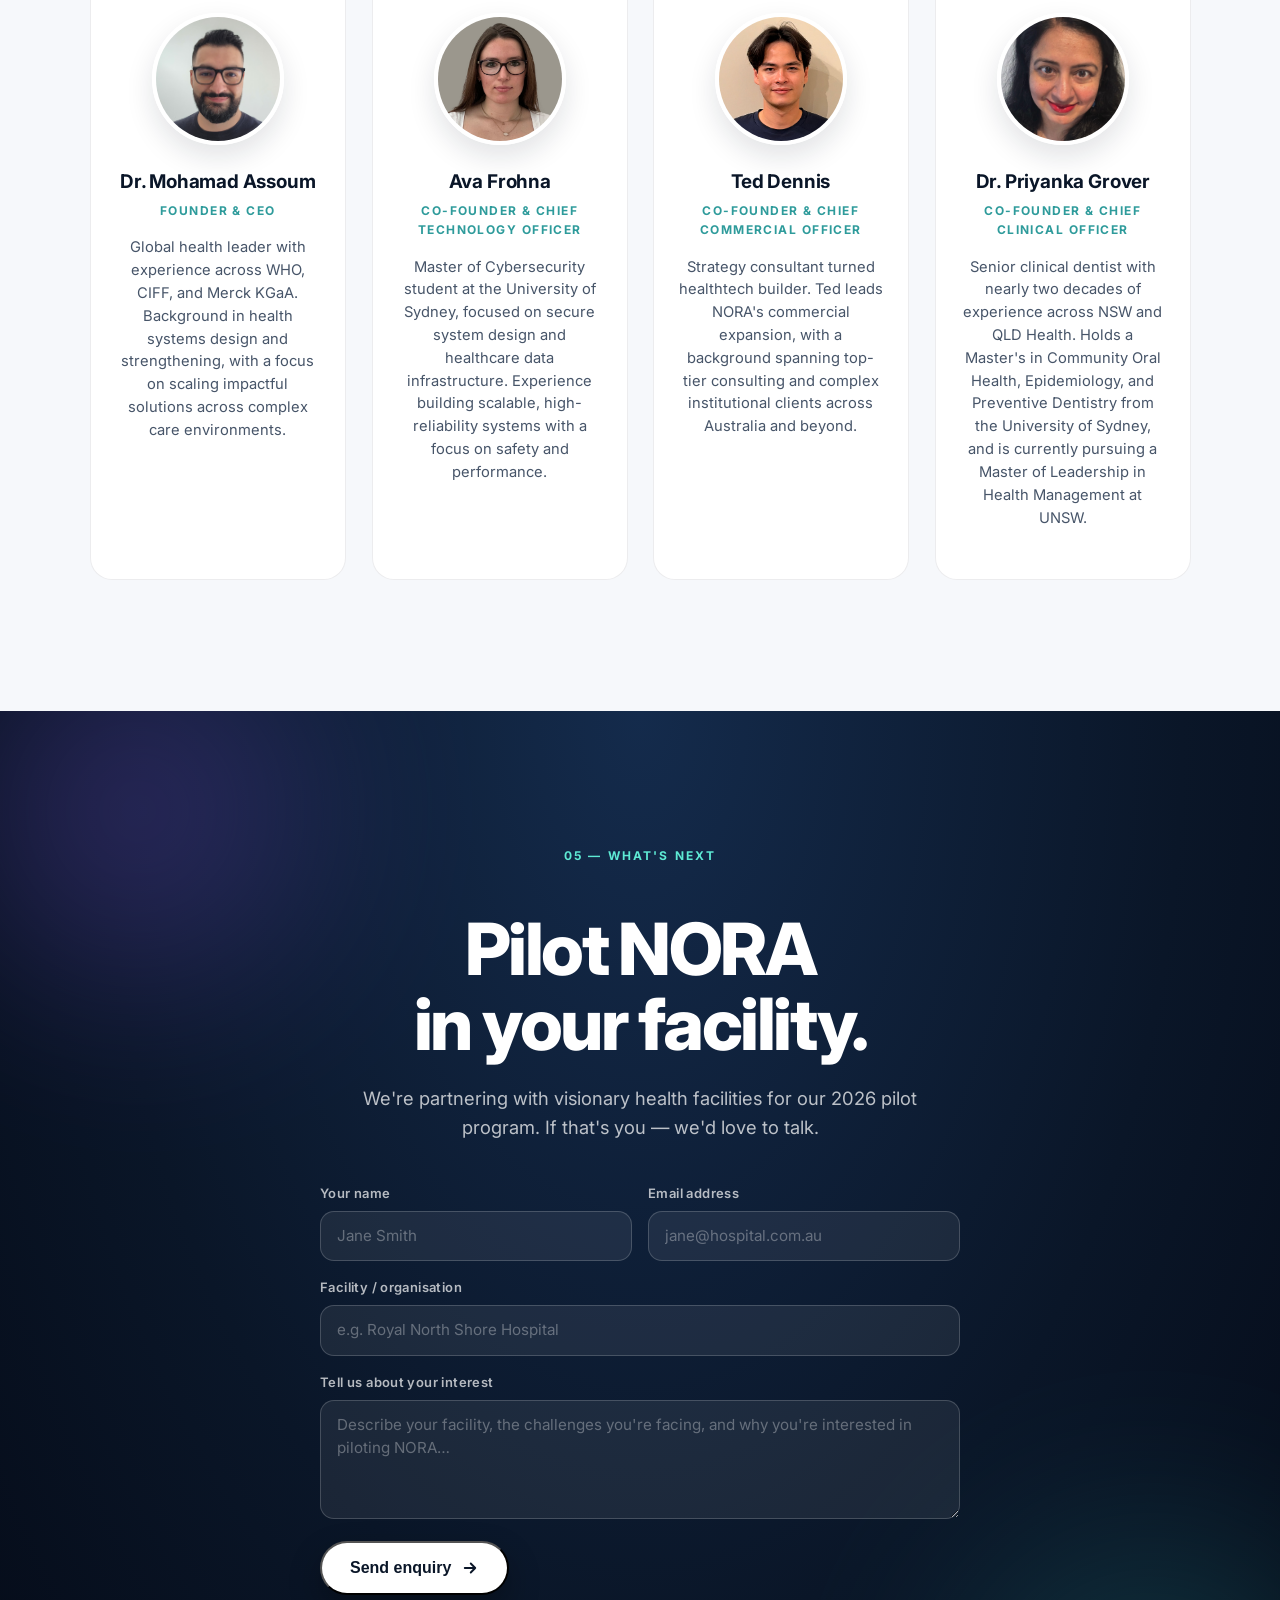
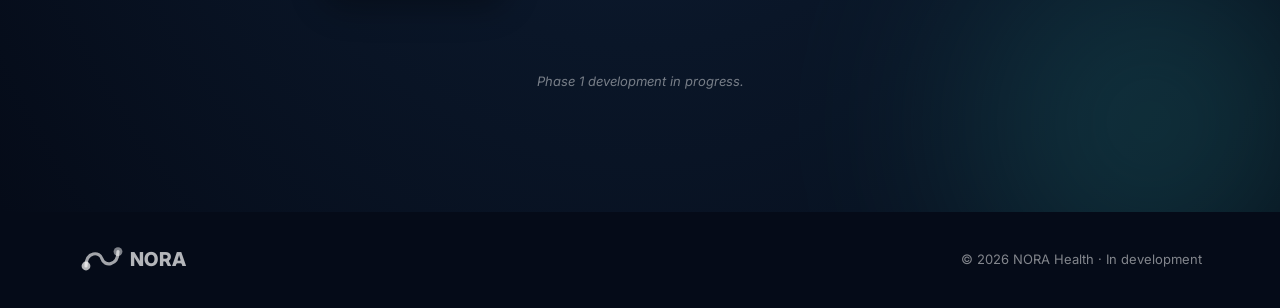
==== commit c278e6f6: "change team titles" ====
--- a/index.html
+++ b/index.html
@@ -300,19 +300,19 @@
                 <article class="team-card">
                     <img class="team-photo" src="team_photos/ava_headshot.jpg" alt="Ava Frohna">
                     <h3>Ava Frohna</h3>
-                    <p class="role">Co-Founder & Technical Lead</p>
+                    <p class="role">Co-Founder & Chief Technology Officer</p>
                     <p class="bio">Master of Cybersecurity student at the University of Sydney, focused on secure system design and healthcare data infrastructure. Experience building scalable, high-reliability systems with a focus on safety and performance.</p>
                 </article>
                 <article class="team-card">
                     <img class="team-photo" src="team_photos/ted_headshot.jpeg" alt="Ted Dennis">
                     <h3>Ted Dennis</h3>
-                    <p class="role">Co-Founder & Commercial Lead</p>
+                    <p class="role">Co-Founder & Chief Commercial Officer</p>
                     <p class="bio">Strategy consultant turned healthtech builder. Ted leads NORA's commercial expansion, with a background spanning top-tier consulting and complex institutional clients across Australia and beyond.</p>
                 </article>
                 <article class="team-card">
                     <img class="team-photo" src="team_photos/priyanka_headshot.jpg" alt="Priyanka Grover">
                     <h3>Dr. Priyanka Grover</h3>
-                    <p class="role">Co-Founder & Clinical Lead</p>
+                    <p class="role">Co-Founder & Chief Clinical Officer</p>
                     <p class="bio">Senior clinical dentist with nearly two decades of experience across NSW and QLD Health. Holds a Master's in Community Oral Health, Epidemiology, and Preventive Dentistry from the University of Sydney, and is currently pursuing a Master of Leadership in Health Management at UNSW.</p>
                 </article>
             </div>
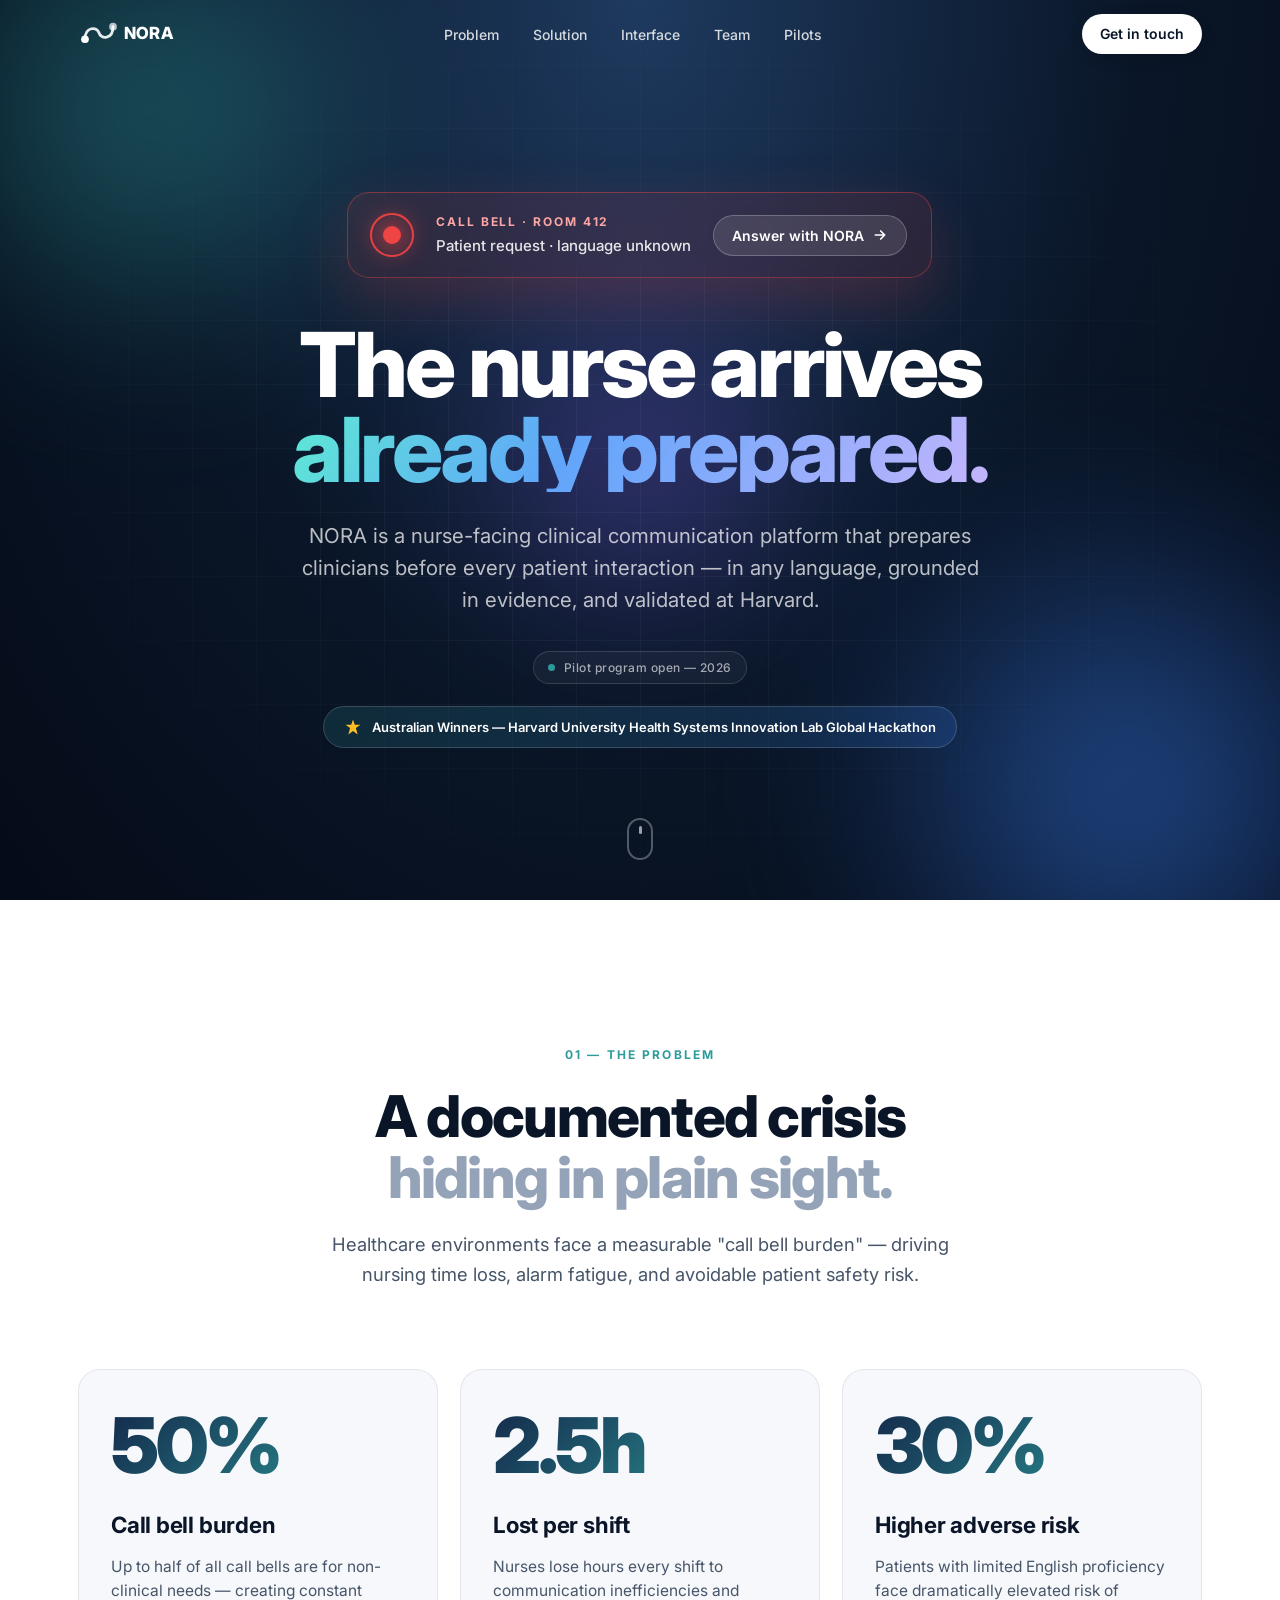
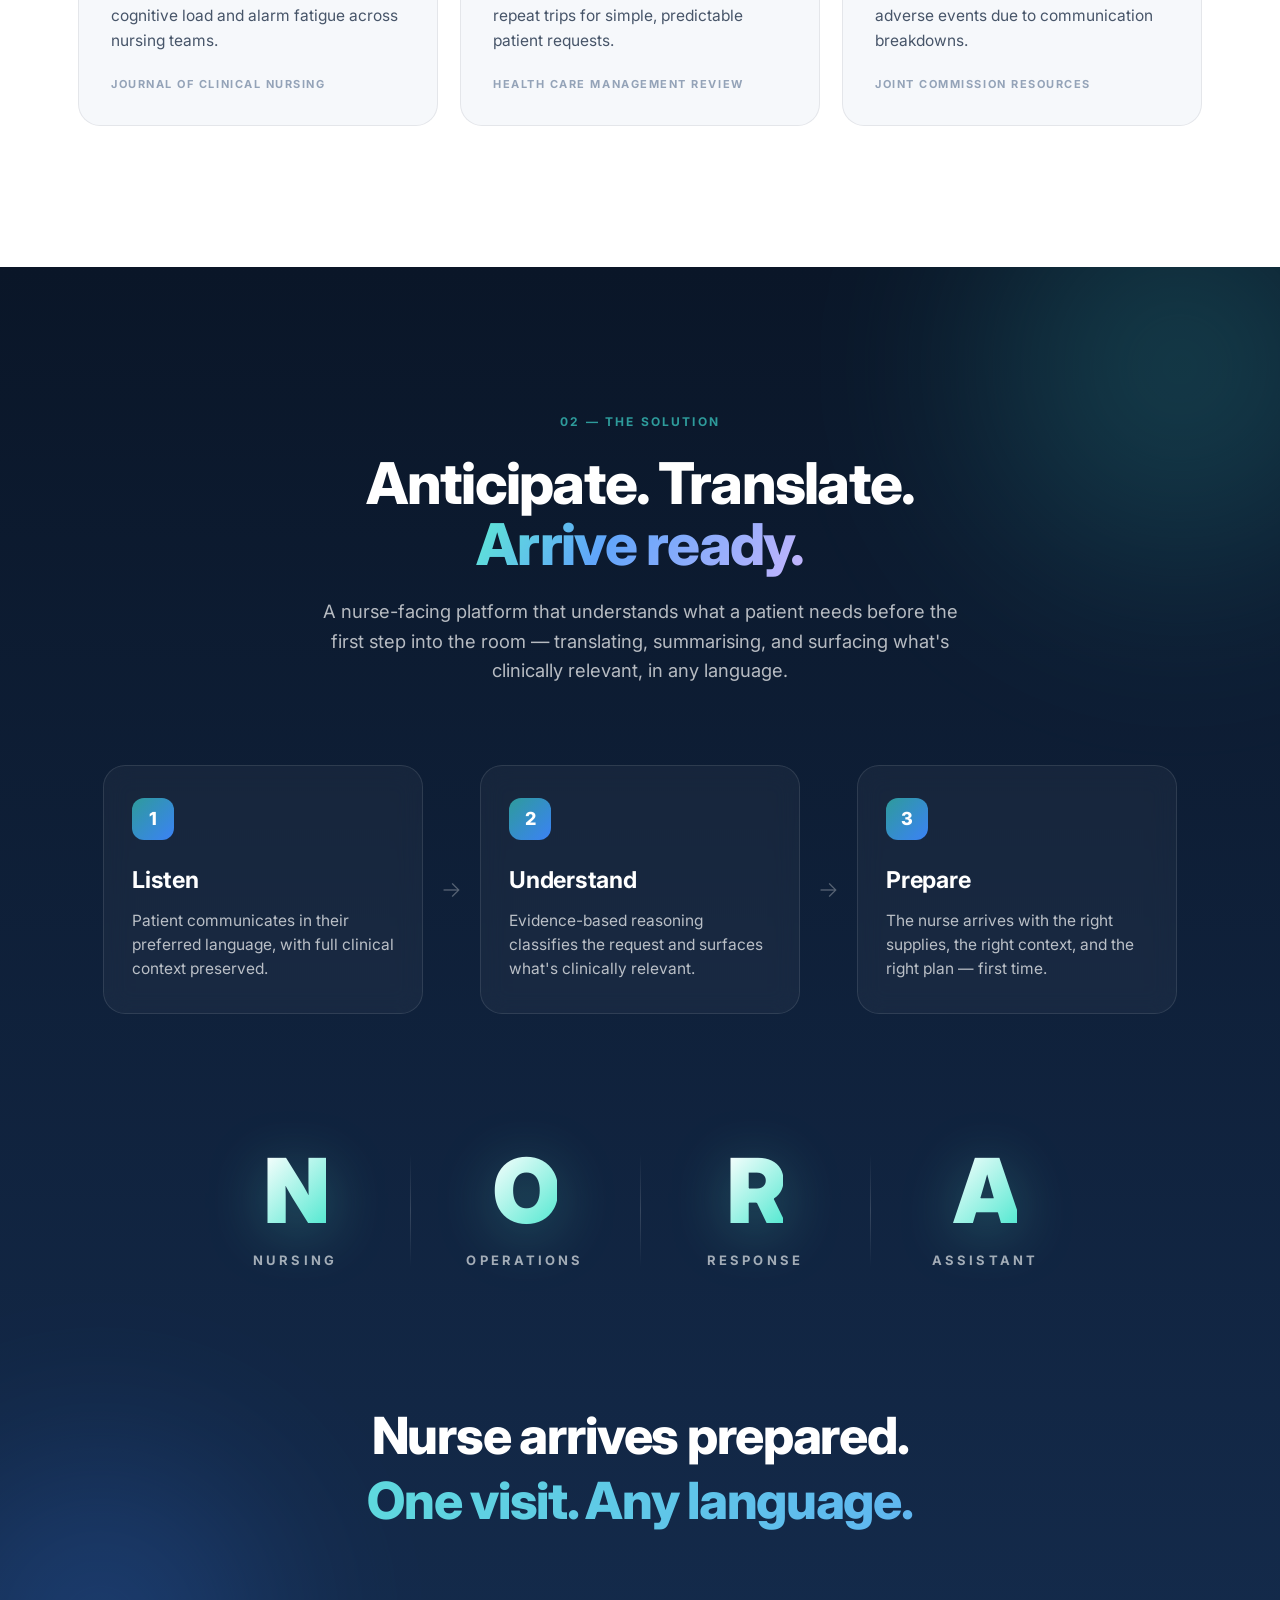
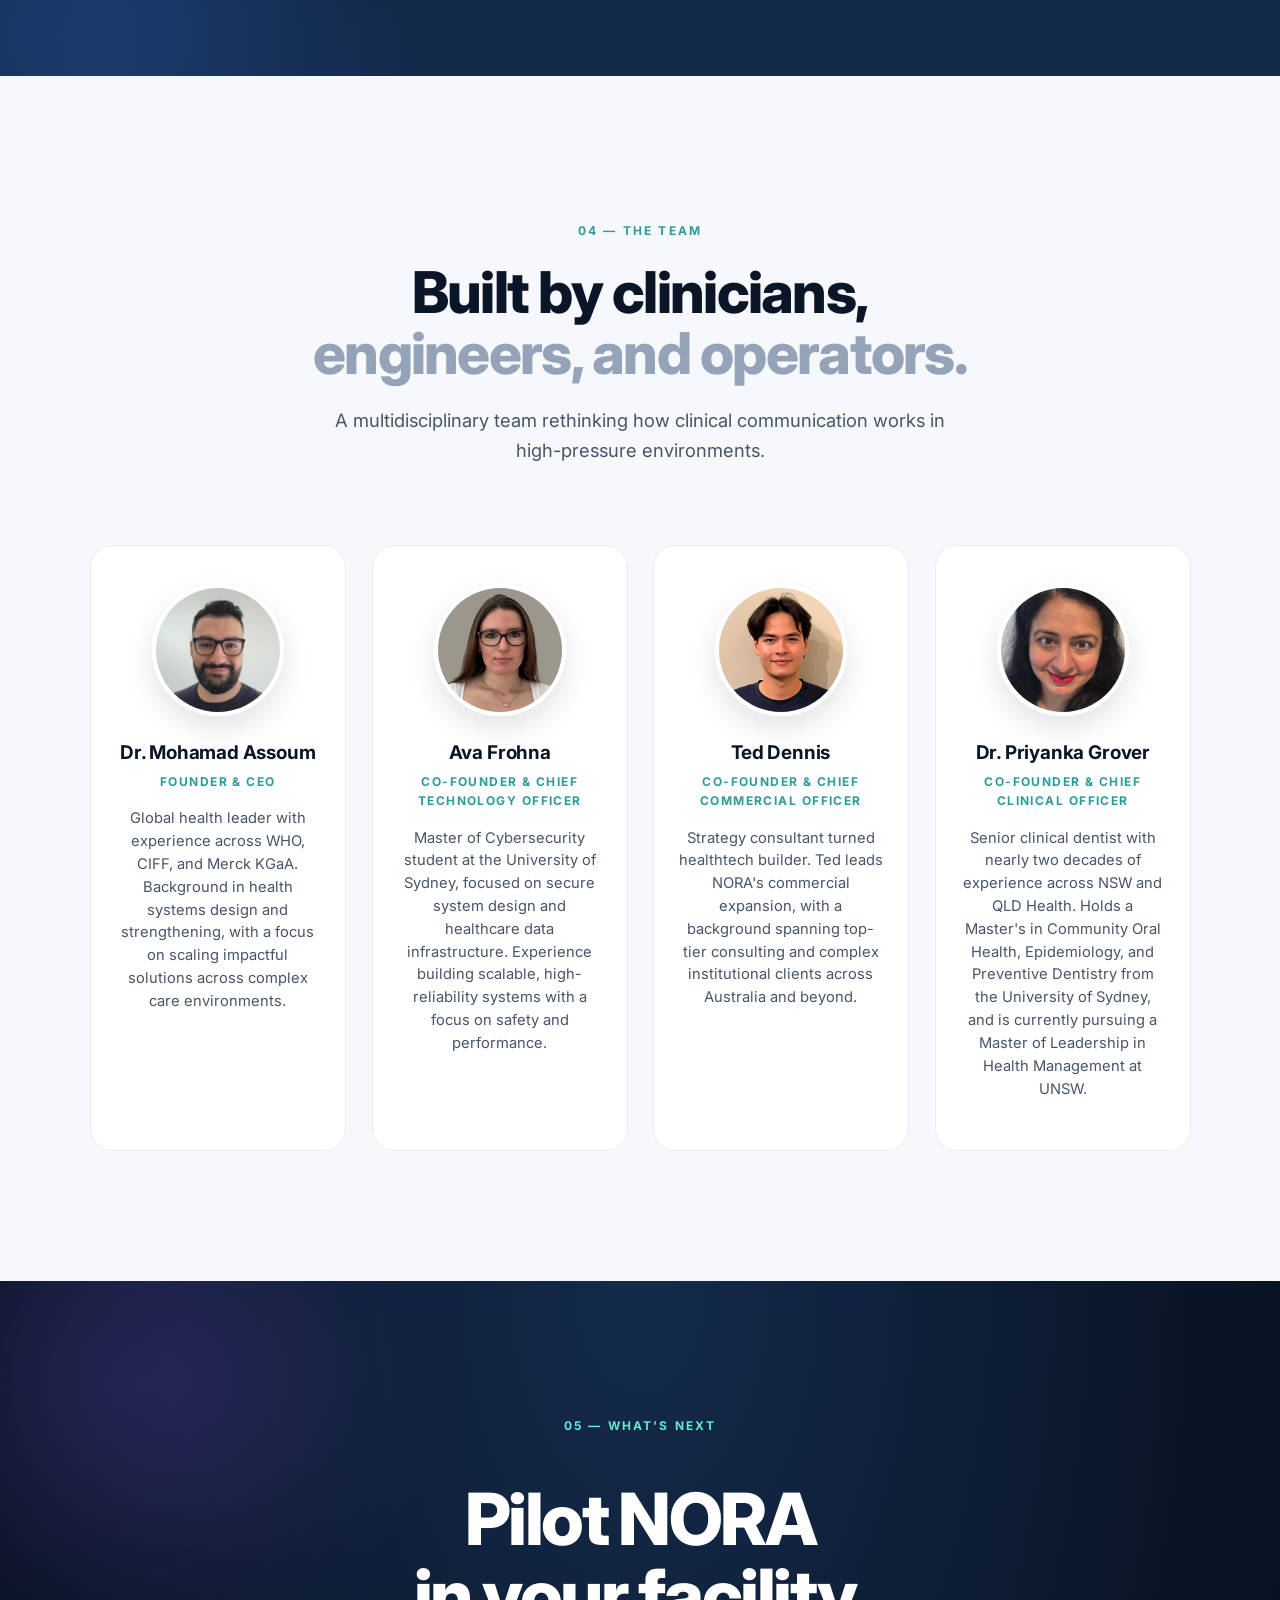
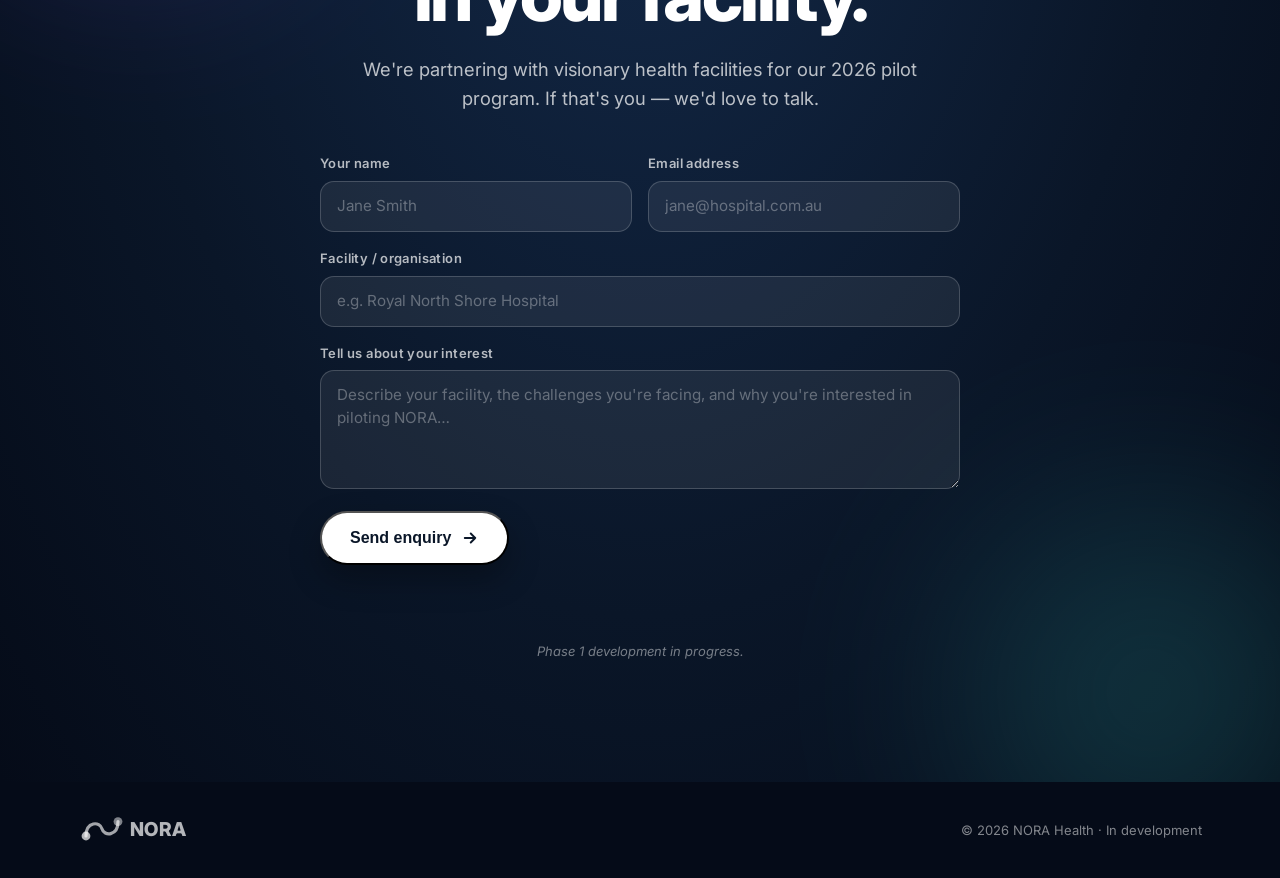
==== commit 2e5b89ec: "Update index.html remove dashboard for now" ====
--- a/index.html
+++ b/index.html
@@ -195,7 +195,7 @@
     </section>
 
 
-    <section id="interface">
+<!--     <section id="interface">
         <div class="interface-bg" aria-hidden="true">
             <div class="orb orb-h"></div>
             <div class="orb orb-i"></div>
@@ -280,7 +280,7 @@
                 </div>
             </div>
         </div>
-    </section>
+    </section> -->
 
     <section id="team">
         <div class="container">
